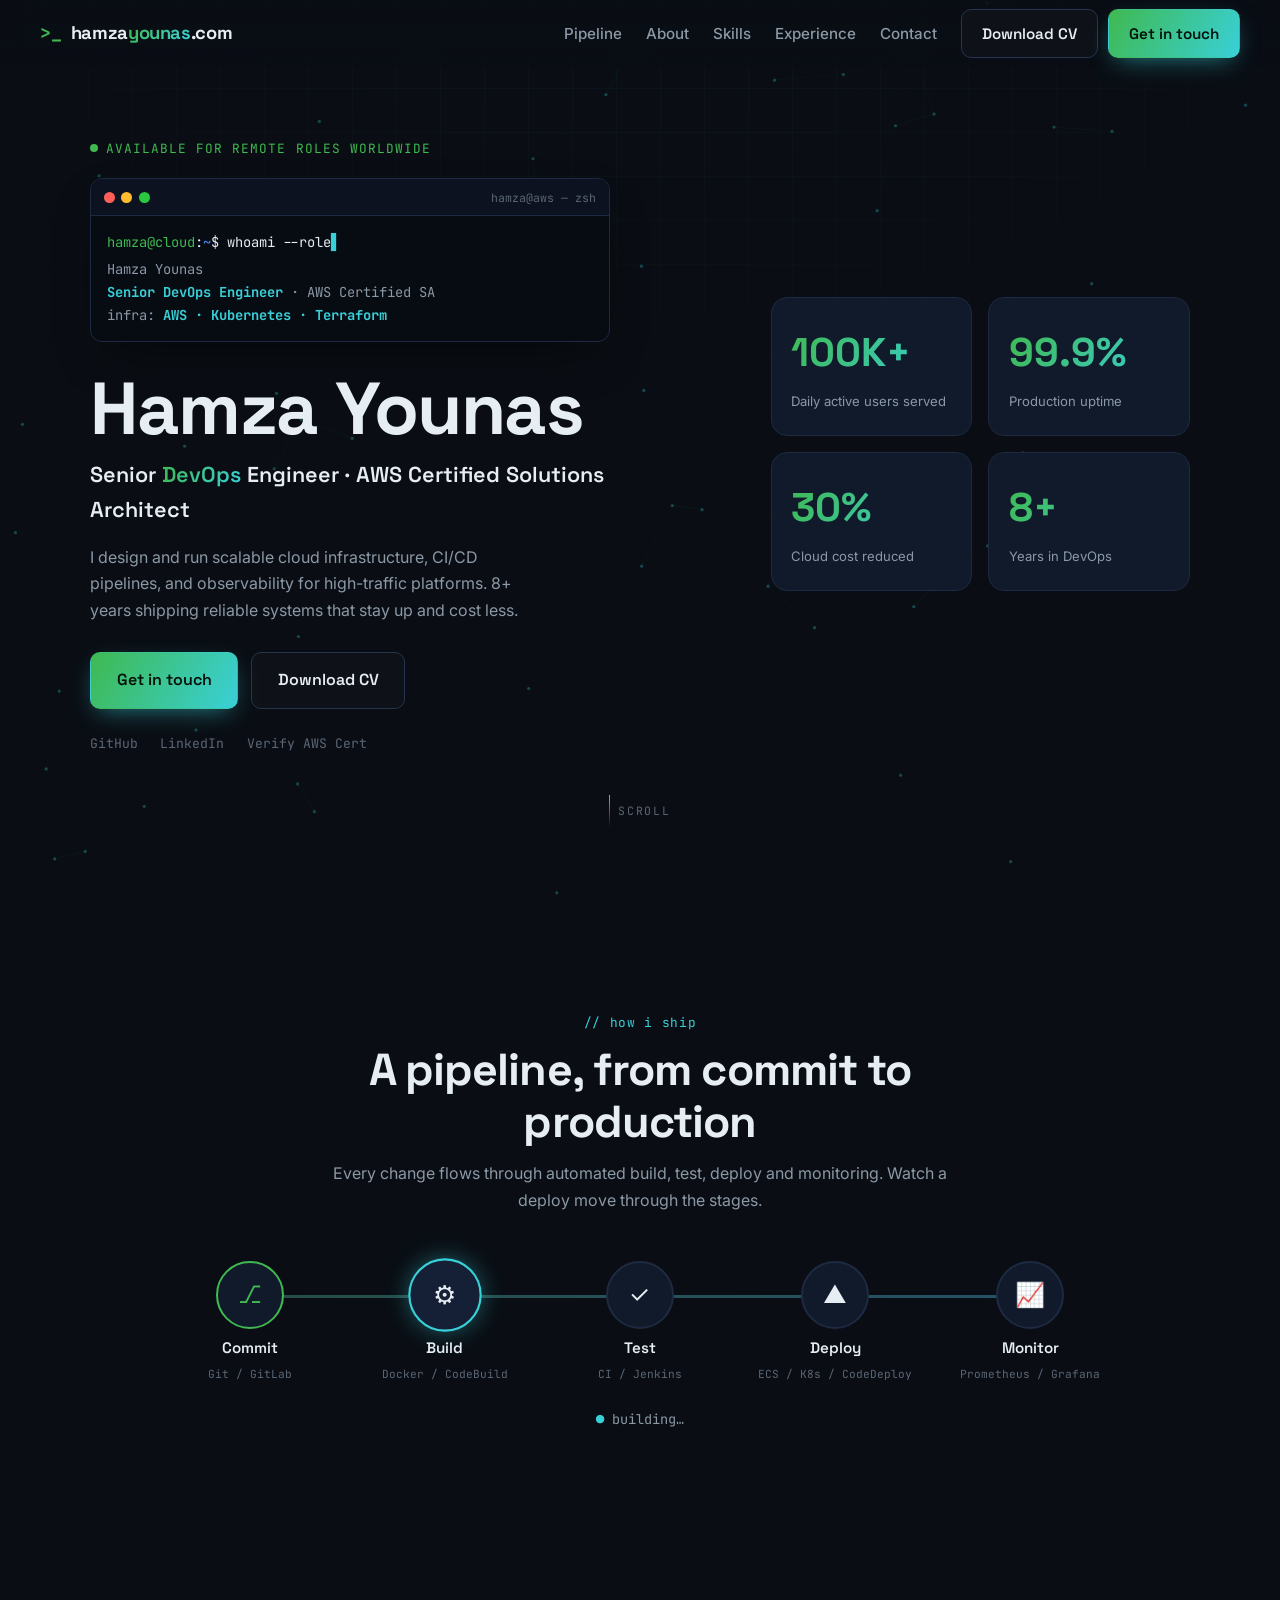
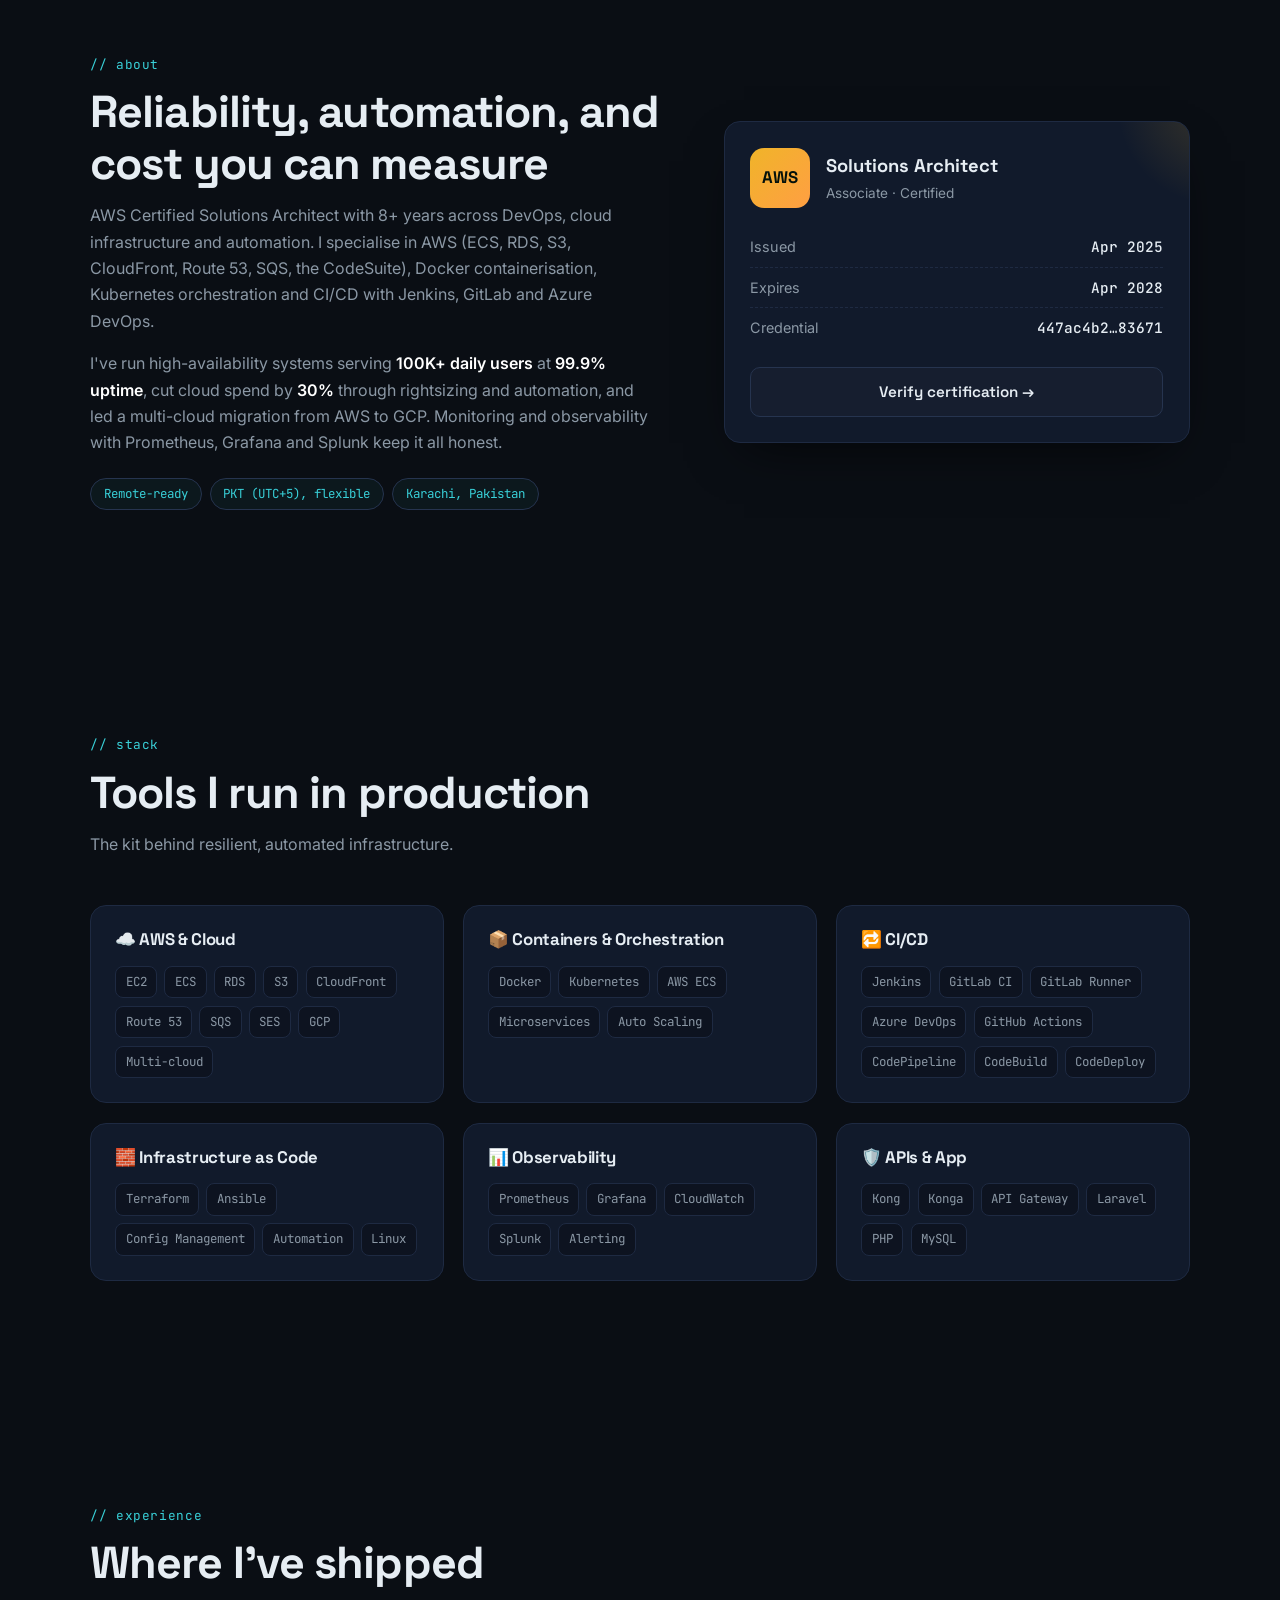
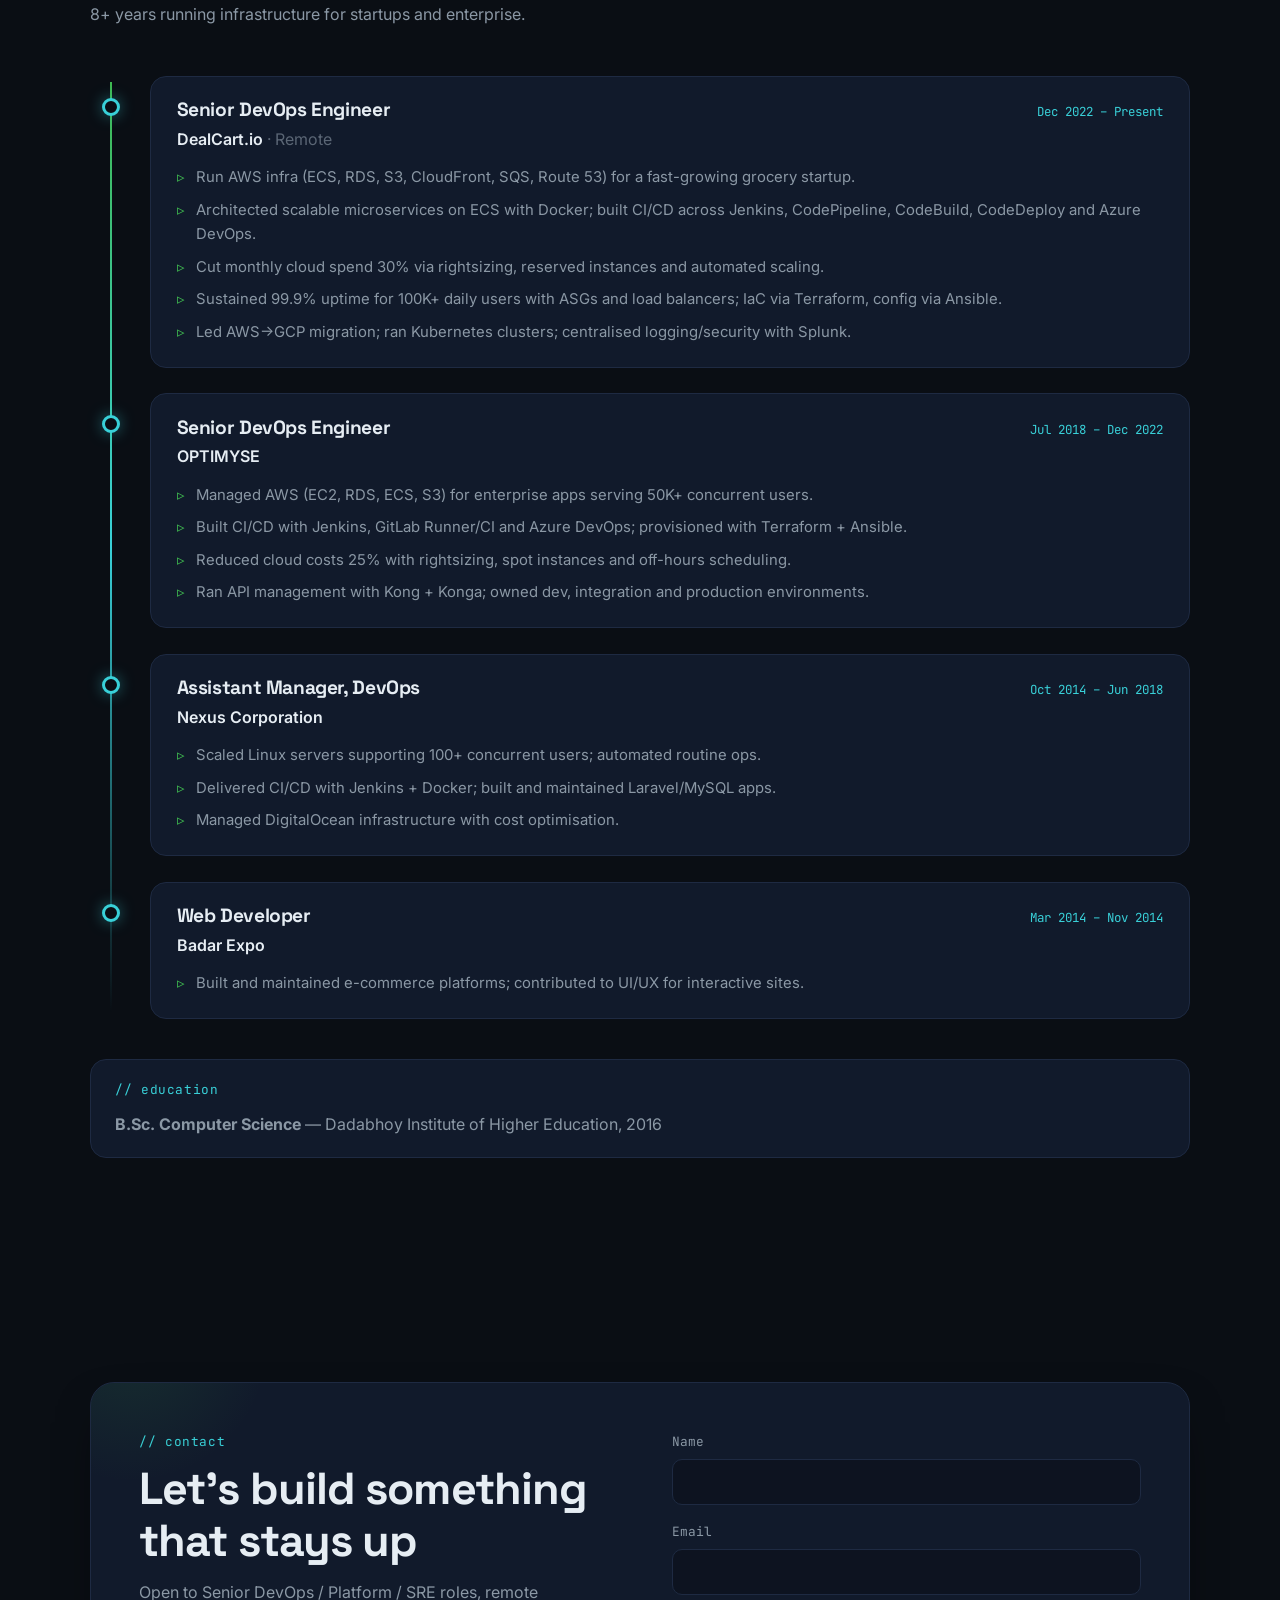
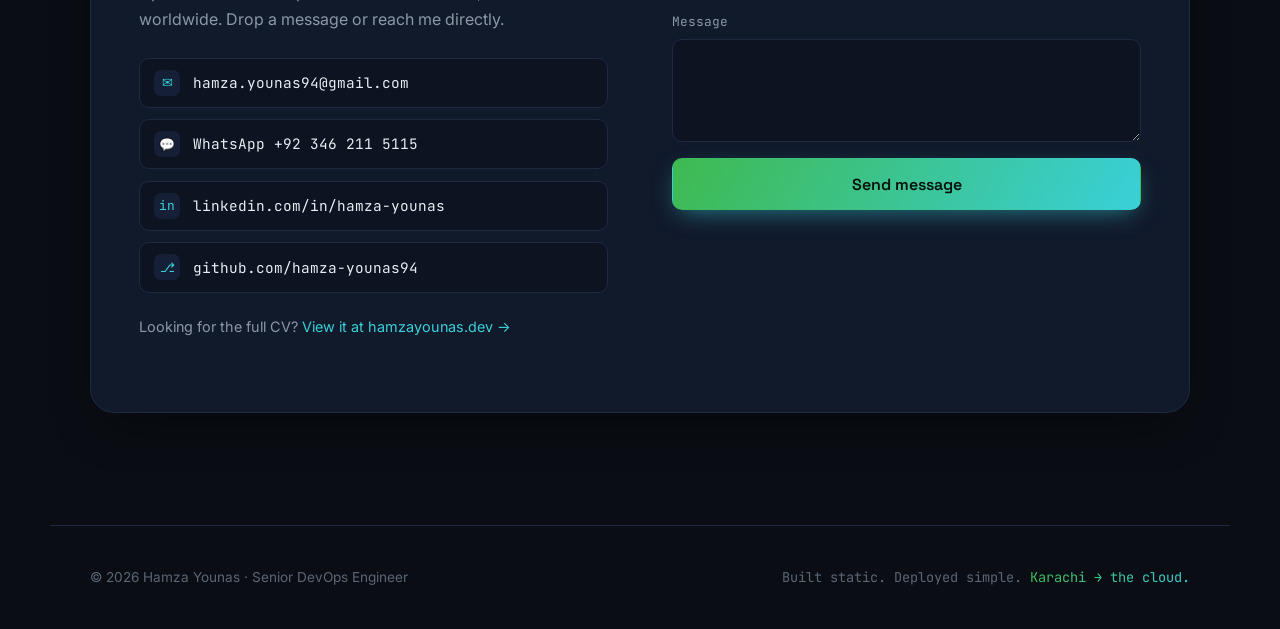
==== com/index.html @ e9521097 "SMTP contact form (PHPMailer) + SEO pass - contact.php now sends via authenticated SMTP (noreply@ham" ====
<!DOCTYPE html>
<html lang="en">
<head>
<meta charset="utf-8" />
<meta name="viewport" content="width=device-width, initial-scale=1" />
<title>Hamza Younas — Senior DevOps Engineer | AWS Certified</title>
<meta name="description" content="Hamza Younas — Senior DevOps Engineer & AWS Certified Solutions Architect. 8+ years building scalable cloud infrastructure, CI/CD pipelines, Kubernetes and observability for high-traffic platforms." />
<meta name="author" content="Hamza Younas" />
<meta name="robots" content="index, follow, max-image-preview:large" />
<meta name="theme-color" content="#0a0e14" />
<meta name="keywords" content="Hamza Younas, DevOps Engineer, AWS Certified Solutions Architect, Cloud Engineer, Kubernetes, Terraform, CI/CD, SRE, Platform Engineer, Karachi" />
<link rel="canonical" href="https://hamzayounas.com/" />

<!-- Open Graph -->
<meta property="og:type" content="website" />
<meta property="og:site_name" content="Hamza Younas" />
<meta property="og:title" content="Hamza Younas — Senior DevOps Engineer | AWS Certified" />
<meta property="og:description" content="8+ years building scalable cloud infrastructure, CI/CD pipelines, Kubernetes and observability for high-traffic platforms." />
<meta property="og:url" content="https://hamzayounas.com/" />
<meta property="og:image" content="https://hamzayounas.com/assets/img/og.jpg" />
<meta property="og:image:width" content="1200" />
<meta property="og:image:height" content="630" />
<meta property="og:image:alt" content="Hamza Younas — Senior DevOps Engineer, AWS Certified Solutions Architect" />
<meta name="twitter:card" content="summary_large_image" />
<meta name="twitter:title" content="Hamza Younas — Senior DevOps Engineer | AWS Certified" />
<meta name="twitter:description" content="8+ years building scalable cloud infrastructure, CI/CD pipelines, Kubernetes and observability for high-traffic platforms." />
<meta name="twitter:image" content="https://hamzayounas.com/assets/img/og.jpg" />

<link rel="icon" href="assets/img/favicon.svg" type="image/svg+xml" />
<link rel="preconnect" href="https://fonts.googleapis.com" />
<link rel="preconnect" href="https://fonts.gstatic.com" crossorigin />
<link href="https://fonts.googleapis.com/css2?family=Inter:wght@400;500;600;700&family=Space+Grotesk:wght@500;600;700&family=JetBrains+Mono:wght@400;500;700&display=swap" rel="stylesheet" />
<link rel="stylesheet" href="assets/css/style.css" />

<script type="application/ld+json">
{
  "@context": "https://schema.org",
  "@type": "Person",
  "name": "Hamza Younas",
  "jobTitle": "Senior DevOps Engineer",
  "url": "https://hamzayounas.com",
  "image": "https://hamzayounas.com/assets/img/hamza.jpeg",
  "email": "mailto:hamza.younas94@gmail.com",
  "telephone": "+923462115115",
  "address": { "@type": "PostalAddress", "addressLocality": "Karachi", "addressCountry": "PK" },
  "sameAs": [
    "https://www.linkedin.com/in/hamza-younas",
    "https://github.com/hamza-younas94"
  ],
  "knowsAbout": ["AWS","Kubernetes","Docker","Terraform","CI/CD","DevOps","Cloud Infrastructure","Ansible","Prometheus","Grafana"],
  "hasCredential": {
    "@type": "EducationalOccupationalCredential",
    "name": "AWS Certified Solutions Architect – Associate",
    "credentialCategory": "certification"
  }
}
</script>
</head>
<body>

<!-- animated background canvas -->
<canvas id="bg-net" aria-hidden="true"></canvas>

<!-- ===== NAV ===== -->
<header class="nav" id="nav">
  <a href="#top" class="brand">
    <span class="brand-mark">&gt;_</span>
    <span class="brand-name">hamza<span class="accent">younas</span>.com</span>
  </a>
  <nav class="nav-links" aria-label="Primary">
    <a href="#pipeline">Pipeline</a>
    <a href="#about">About</a>
    <a href="#skills">Skills</a>
    <a href="#experience">Experience</a>
    <a href="#contact">Contact</a>
  </nav>
  <div class="nav-cta">
    <a href="Hamza-Younas-CV.pdf" class="btn btn-ghost" download>Download CV</a>
    <a href="#contact" class="btn btn-solid">Get in touch</a>
  </div>
  <button class="nav-toggle" id="navToggle" aria-label="Toggle menu" aria-expanded="false">
    <span></span><span></span><span></span>
  </button>
</header>

<main id="top">

<!-- ===== HERO ===== -->
<section class="hero" id="hero">
  <div class="hero-inner">
    <div class="hero-copy">
      <p class="eyebrow"><span class="dot"></span> Available for remote roles worldwide</p>
      <div class="terminal" role="img" aria-label="Terminal showing whoami command output">
        <div class="terminal-bar">
          <span class="tb-dot r"></span><span class="tb-dot y"></span><span class="tb-dot g"></span>
          <span class="tb-title">hamza@aws — zsh</span>
        </div>
        <div class="terminal-body">
          <p class="tl"><span class="prompt">hamza@cloud</span>:<span class="path">~</span>$ <span id="type-cmd"></span><span class="cursor" id="cursor">▋</span></p>
          <div id="type-out" class="terminal-out"></div>
        </div>
      </div>
      <h1 class="hero-title">Hamza&nbsp;Younas</h1>
      <p class="hero-role">Senior <span class="accent">DevOps</span> Engineer &middot; AWS Certified Solutions Architect</p>
      <p class="hero-lead">I design and run scalable cloud infrastructure, CI/CD pipelines, and observability for high-traffic platforms. 8+ years shipping reliable systems that stay up and cost less.</p>
      <div class="hero-actions">
        <a href="#contact" class="btn btn-solid btn-lg">Get in touch</a>
        <a href="Hamza-Younas-CV.pdf" class="btn btn-ghost btn-lg" download>Download CV</a>
      </div>
      <div class="hero-social">
        <a href="https://github.com/hamza-younas94" target="_blank" rel="noopener" aria-label="GitHub">GitHub</a>
        <a href="https://www.linkedin.com/in/hamza-younas" target="_blank" rel="noopener" aria-label="LinkedIn">LinkedIn</a>
        <a href="https://cp.certmetrics.com/amazon/en/public/verify/credential/447ac4b2319e4b5f95cba9572db83671" target="_blank" rel="noopener">Verify AWS Cert</a>
      </div>
    </div>

    <div class="hero-metrics" aria-label="Key metrics">
      <div class="metric-card reveal">
        <div class="metric-num" data-count="100" data-suffix="K+">0</div>
        <div class="metric-label">Daily active users served</div>
      </div>
      <div class="metric-card reveal">
        <div class="metric-num" data-count="99.9" data-suffix="%" data-decimals="1">0</div>
        <div class="metric-label">Production uptime</div>
      </div>
      <div class="metric-card reveal">
        <div class="metric-num" data-count="30" data-suffix="%">0</div>
        <div class="metric-label">Cloud cost reduced</div>
      </div>
      <div class="metric-card reveal">
        <div class="metric-num" data-count="8" data-suffix="+">0</div>
        <div class="metric-label">Years in DevOps</div>
      </div>
    </div>
  </div>
  <a href="#pipeline" class="scroll-hint" aria-label="Scroll down">
    <span></span> scroll
  </a>
</section>

<!-- ===== PIPELINE ===== -->
<section class="section pipeline-section" id="pipeline">
  <div class="sec-head reveal">
    <span class="sec-kicker">// how i ship</span>
    <h2>A pipeline, from commit to production</h2>
    <p class="sec-sub">Every change flows through automated build, test, deploy and monitoring. Watch a deploy move through the stages.</p>
  </div>

  <div class="pipeline reveal" id="pipelineTrack" aria-hidden="true">
    <div class="pl-line"><span class="pl-packet" id="plPacket"></span></div>
    <div class="pl-stages">
      <div class="pl-stage" data-stage="0">
        <div class="pl-icon">⎇</div><div class="pl-name">Commit</div><div class="pl-tool">Git / GitLab</div>
      </div>
      <div class="pl-stage" data-stage="1">
        <div class="pl-icon">⚙</div><div class="pl-name">Build</div><div class="pl-tool">Docker / CodeBuild</div>
      </div>
      <div class="pl-stage" data-stage="2">
        <div class="pl-icon">✓</div><div class="pl-name">Test</div><div class="pl-tool">CI / Jenkins</div>
      </div>
      <div class="pl-stage" data-stage="3">
        <div class="pl-icon">▲</div><div class="pl-name">Deploy</div><div class="pl-tool">ECS / K8s / CodeDeploy</div>
      </div>
      <div class="pl-stage" data-stage="4">
        <div class="pl-icon">📈</div><div class="pl-name">Monitor</div><div class="pl-tool">Prometheus / Grafana</div>
      </div>
    </div>
  </div>
  <p class="pl-status" id="plStatus"><span class="ok">●</span> pipeline idle</p>
</section>

<!-- ===== ABOUT ===== (zig row: text left, card right) -->
<section class="section zig" id="about">
  <div class="zig-row">
    <div class="zig-text reveal">
      <span class="sec-kicker">// about</span>
      <h2>Reliability, automation, and cost you can measure</h2>
      <p>AWS Certified Solutions Architect with 8+ years across DevOps, cloud infrastructure and automation. I specialise in AWS (ECS, RDS, S3, CloudFront, Route 53, SQS, the CodeSuite), Docker containerisation, Kubernetes orchestration and CI/CD with Jenkins, GitLab and Azure DevOps.</p>
      <p>I've run high-availability systems serving <strong>100K+ daily users</strong> at <strong>99.9% uptime</strong>, cut cloud spend by <strong>30%</strong> through rightsizing and automation, and led a multi-cloud migration from AWS to GCP. Monitoring and observability with Prometheus, Grafana and Splunk keep it all honest.</p>
      <div class="about-tags">
        <span>Remote-ready</span><span>PKT (UTC+5), flexible</span><span>Karachi, Pakistan</span>
      </div>
    </div>
    <div class="zig-side reveal">
      <div class="cert-card">
        <div class="cert-top">
          <div class="cert-badge">AWS</div>
          <div>
            <div class="cert-title">Solutions Architect</div>
            <div class="cert-sub">Associate &middot; Certified</div>
          </div>
        </div>
        <ul class="cert-meta">
          <li><span>Issued</span><b>Apr 2025</b></li>
          <li><span>Expires</span><b>Apr 2028</b></li>
          <li><span>Credential</span><b>447ac4b2…83671</b></li>
        </ul>
        <a class="btn btn-ghost btn-block" href="https://cp.certmetrics.com/amazon/en/public/verify/credential/447ac4b2319e4b5f95cba9572db83671" target="_blank" rel="noopener">Verify certification →</a>
      </div>
    </div>
  </div>
</section>

<!-- ===== SKILLS ===== -->
<section class="section" id="skills">
  <div class="sec-head reveal">
    <span class="sec-kicker">// stack</span>
    <h2>Tools I run in production</h2>
    <p class="sec-sub">The kit behind resilient, automated infrastructure.</p>
  </div>
  <div class="skill-grid">
    <div class="skill-card reveal">
      <h3>☁️ AWS &amp; Cloud</h3>
      <div class="chips">
        <span>EC2</span><span>ECS</span><span>RDS</span><span>S3</span><span>CloudFront</span><span>Route 53</span><span>SQS</span><span>SES</span><span>GCP</span><span>Multi-cloud</span>
      </div>
    </div>
    <div class="skill-card reveal">
      <h3>📦 Containers &amp; Orchestration</h3>
      <div class="chips">
        <span>Docker</span><span>Kubernetes</span><span>AWS ECS</span><span>Microservices</span><span>Auto Scaling</span>
      </div>
    </div>
    <div class="skill-card reveal">
      <h3>🔁 CI/CD</h3>
      <div class="chips">
        <span>Jenkins</span><span>GitLab CI</span><span>GitLab Runner</span><span>Azure DevOps</span><span>GitHub Actions</span><span>CodePipeline</span><span>CodeBuild</span><span>CodeDeploy</span>
      </div>
    </div>
    <div class="skill-card reveal">
      <h3>🧱 Infrastructure as Code</h3>
      <div class="chips">
        <span>Terraform</span><span>Ansible</span><span>Config Management</span><span>Automation</span><span>Linux</span>
      </div>
    </div>
    <div class="skill-card reveal">
      <h3>📊 Observability</h3>
      <div class="chips">
        <span>Prometheus</span><span>Grafana</span><span>CloudWatch</span><span>Splunk</span><span>Alerting</span>
      </div>
    </div>
    <div class="skill-card reveal">
      <h3>🛡️ APIs &amp; App</h3>
      <div class="chips">
        <span>Kong</span><span>Konga</span><span>API Gateway</span><span>Laravel</span><span>PHP</span><span>MySQL</span>
      </div>
    </div>
  </div>
</section>

<!-- ===== EXPERIENCE ===== -->
<section class="section" id="experience">
  <div class="sec-head reveal">
    <span class="sec-kicker">// experience</span>
    <h2>Where I've shipped</h2>
    <p class="sec-sub">8+ years running infrastructure for startups and enterprise.</p>
  </div>

  <div class="timeline">
    <div class="tl-item reveal">
      <div class="tl-node"></div>
      <div class="tl-card">
        <div class="tl-head">
          <h3>Senior DevOps Engineer</h3>
          <span class="tl-when">Dec 2022 – Present</span>
        </div>
        <p class="tl-co">DealCart.io <span class="tl-loc">· Remote</span></p>
        <ul>
          <li>Run AWS infra (ECS, RDS, S3, CloudFront, SQS, Route 53) for a fast-growing grocery startup.</li>
          <li>Architected scalable microservices on ECS with Docker; built CI/CD across Jenkins, CodePipeline, CodeBuild, CodeDeploy and Azure DevOps.</li>
          <li>Cut monthly cloud spend 30% via rightsizing, reserved instances and automated scaling.</li>
          <li>Sustained 99.9% uptime for 100K+ daily users with ASGs and load balancers; IaC via Terraform, config via Ansible.</li>
          <li>Led AWS→GCP migration; ran Kubernetes clusters; centralised logging/security with Splunk.</li>
        </ul>
      </div>
    </div>

    <div class="tl-item reveal">
      <div class="tl-node"></div>
      <div class="tl-card">
        <div class="tl-head">
          <h3>Senior DevOps Engineer</h3>
          <span class="tl-when">Jul 2018 – Dec 2022</span>
        </div>
        <p class="tl-co">OPTIMYSE</p>
        <ul>
          <li>Managed AWS (EC2, RDS, ECS, S3) for enterprise apps serving 50K+ concurrent users.</li>
          <li>Built CI/CD with Jenkins, GitLab Runner/CI and Azure DevOps; provisioned with Terraform + Ansible.</li>
          <li>Reduced cloud costs 25% with rightsizing, spot instances and off-hours scheduling.</li>
          <li>Ran API management with Kong + Konga; owned dev, integration and production environments.</li>
        </ul>
      </div>
    </div>

    <div class="tl-item reveal">
      <div class="tl-node"></div>
      <div class="tl-card">
        <div class="tl-head">
          <h3>Assistant Manager, DevOps</h3>
          <span class="tl-when">Oct 2014 – Jun 2018</span>
        </div>
        <p class="tl-co">Nexus Corporation</p>
        <ul>
          <li>Scaled Linux servers supporting 100+ concurrent users; automated routine ops.</li>
          <li>Delivered CI/CD with Jenkins + Docker; built and maintained Laravel/MySQL apps.</li>
          <li>Managed DigitalOcean infrastructure with cost optimisation.</li>
        </ul>
      </div>
    </div>

    <div class="tl-item reveal">
      <div class="tl-node"></div>
      <div class="tl-card">
        <div class="tl-head">
          <h3>Web Developer</h3>
          <span class="tl-when">Mar 2014 – Nov 2014</span>
        </div>
        <p class="tl-co">Badar Expo</p>
        <ul>
          <li>Built and maintained e-commerce platforms; contributed to UI/UX for interactive sites.</li>
        </ul>
      </div>
    </div>
  </div>

  <div class="edu reveal">
    <span class="sec-kicker">// education</span>
    <p><b>B.Sc. Computer Science</b> — Dadabhoy Institute of Higher Education, 2016</p>
  </div>
</section>

<!-- ===== CONTACT ===== -->
<section class="section contact" id="contact">
  <div class="contact-grid">
    <div class="contact-copy reveal">
      <span class="sec-kicker">// contact</span>
      <h2>Let's build something that stays up</h2>
      <p>Open to Senior DevOps / Platform / SRE roles, remote worldwide. Drop a message or reach me directly.</p>
      <div class="contact-links">
        <a href="mailto:hamza.younas94@gmail.com" class="c-link"><span>✉</span> hamza.younas94@gmail.com</a>
        <a href="https://wa.me/923462115115" target="_blank" rel="noopener" class="c-link"><span>💬</span> WhatsApp +92 346 211 5115</a>
        <a href="https://www.linkedin.com/in/hamza-younas" target="_blank" rel="noopener" class="c-link"><span>in</span> linkedin.com/in/hamza-younas</a>
        <a href="https://github.com/hamza-younas94" target="_blank" rel="noopener" class="c-link"><span>⎇</span> github.com/hamza-younas94</a>
      </div>
      <p class="cv-cross">Looking for the full CV? <a href="https://hamzayounas.dev" target="_blank" rel="noopener">View it at hamzayounas.dev →</a></p>
    </div>

    <form class="contact-form reveal" id="contactForm" method="post" action="contact.php" novalidate>
      <div class="field">
        <label for="name">Name</label>
        <input type="text" id="name" name="name" required autocomplete="name" />
      </div>
      <div class="field">
        <label for="email">Email</label>
        <input type="email" id="email" name="email" required autocomplete="email" />
      </div>
      <div class="field">
        <label for="message">Message</label>
        <textarea id="message" name="message" rows="4" required></textarea>
      </div>
      <!-- honeypot -->
      <input type="text" name="website" class="hp" tabindex="-1" autocomplete="off" aria-hidden="true" />
      <button type="submit" class="btn btn-solid btn-lg btn-block" id="submitBtn">Send message</button>
      <p class="form-note" id="formNote" role="status" aria-live="polite"></p>
    </form>
  </div>
</section>

</main>

<footer class="footer">
  <p>© <span id="year"></span> Hamza Younas · Senior DevOps Engineer</p>
  <p class="foot-built">Built static. Deployed simple. <span class="accent">Karachi → the cloud.</span></p>
</footer>

<script src="assets/js/main.js" defer></script>
</body>
</html>
---- com/assets/css/style.css ----
/* ============================================================
   Hamza Younas — hamzayounas.com
   Dark DevOps theme · pure CSS motion · responsive
   ============================================================ */

:root{
  --bg:#0a0e14;
  --bg-2:#0d1320;
  --panel:#111a2b;
  --panel-2:#152036;
  --line:#1e2a42;
  --line-2:#26344f;
  --ink:#e6edf3;
  --muted:#8b98a5;
  --faint:#5b6675;
  --green:#3fb950;
  --cyan:#39d0d8;
  --blue:#4c8dff;
  --amber:#f0b429;
  --grad:linear-gradient(120deg,var(--green),var(--cyan));
  --grad-soft:linear-gradient(120deg,rgba(63,185,80,.14),rgba(57,208,216,.14));
  --shadow:0 20px 50px -20px rgba(0,0,0,.7);
  --radius:16px;
  --mono:'JetBrains Mono',ui-monospace,SFMono-Regular,Menlo,monospace;
  --sans:'Inter',-apple-system,BlinkMacSystemFont,'Segoe UI',sans-serif;
  --head:'Space Grotesk',var(--sans);
  --maxw:1180px;
}

*{box-sizing:border-box;margin:0;padding:0}
html{scroll-behavior:smooth;scroll-padding-top:80px}
body{
  background:var(--bg);
  color:var(--ink);
  font-family:var(--sans);
  font-size:16px;
  line-height:1.65;
  -webkit-font-smoothing:antialiased;
  overflow-x:hidden;
}
a{color:inherit;text-decoration:none}
h1,h2,h3{font-family:var(--head);line-height:1.15;letter-spacing:-.02em;font-weight:700}
.accent{
  background:var(--grad);-webkit-background-clip:text;background-clip:text;
  -webkit-text-fill-color:transparent;color:transparent;
}
strong{color:#fff;font-weight:600}

/* animated background canvas */
#bg-net{
  position:fixed;inset:0;z-index:0;pointer-events:none;
  opacity:.55;
}

/* subtle grid overlay */
body::before{
  content:"";position:fixed;inset:0;z-index:0;pointer-events:none;
  background-image:
    linear-gradient(rgba(57,208,216,.035) 1px,transparent 1px),
    linear-gradient(90deg,rgba(57,208,216,.035) 1px,transparent 1px);
  background-size:44px 44px;
  mask-image:radial-gradient(ellipse 80% 60% at 50% 0%,#000 20%,transparent 80%);
}

main,.footer,.nav{position:relative;z-index:2}

/* ============ BUTTONS ============ */
.btn{
  display:inline-flex;align-items:center;justify-content:center;gap:.5rem;
  font-family:var(--head);font-weight:600;font-size:.95rem;
  padding:.7rem 1.25rem;border-radius:10px;cursor:pointer;border:1px solid transparent;
  transition:transform .18s ease,box-shadow .18s ease,background .2s ease,border-color .2s ease;
  white-space:nowrap;
}
.btn-lg{padding:.9rem 1.6rem;font-size:1rem}
.btn-block{width:100%}
.btn-solid{background:var(--grad);color:#04110b;box-shadow:0 8px 24px -8px rgba(57,208,216,.6)}
.btn-solid:hover{transform:translateY(-2px);box-shadow:0 14px 34px -10px rgba(57,208,216,.75)}
.btn-ghost{background:rgba(255,255,255,.02);color:var(--ink);border-color:var(--line-2)}
.btn-ghost:hover{border-color:var(--cyan);color:#fff;transform:translateY(-2px)}

/* ============ NAV ============ */
.nav{
  position:fixed;top:0;left:0;right:0;height:68px;z-index:50;
  display:flex;align-items:center;gap:1.5rem;
  padding:0 clamp(1rem,4vw,2.5rem);
  background:rgba(10,14,20,.55);backdrop-filter:blur(12px);
  border-bottom:1px solid transparent;transition:all .3s ease;
}
.nav.scrolled{background:rgba(10,14,20,.85);border-bottom-color:var(--line)}
.brand{display:flex;align-items:center;gap:.55rem;font-family:var(--head);font-weight:700;font-size:1.15rem}
.brand-mark{font-family:var(--mono);color:var(--green);font-weight:700}
.brand-name{letter-spacing:-.02em}
.nav-links{display:flex;gap:1.5rem;margin-left:auto;font-size:.95rem}
.nav-links a{color:var(--muted);font-weight:500;position:relative;transition:color .2s}
.nav-links a::after{content:"";position:absolute;left:0;bottom:-6px;width:0;height:2px;background:var(--grad);transition:width .25s ease}
.nav-links a:hover{color:var(--ink)}
.nav-links a:hover::after{width:100%}
.nav-cta{display:flex;gap:.6rem}
.nav-toggle{display:none;flex-direction:column;gap:5px;background:none;border:0;cursor:pointer;padding:6px}
.nav-toggle span{width:24px;height:2px;background:var(--ink);transition:.3s}

/* ============ HERO ============ */
.hero{min-height:100vh;display:flex;flex-direction:column;justify-content:center;padding:100px clamp(1rem,4vw,2.5rem) 40px;max-width:var(--maxw);margin:0 auto}
.hero-inner{display:grid;grid-template-columns:1.25fr .85fr;gap:clamp(2rem,5vw,4rem);align-items:center}
.eyebrow{display:inline-flex;align-items:center;gap:.5rem;font-family:var(--mono);font-size:.8rem;color:var(--green);text-transform:uppercase;letter-spacing:.08em;margin-bottom:1.2rem}
.eyebrow .dot{width:8px;height:8px;border-radius:50%;background:var(--green);box-shadow:0 0 0 0 rgba(63,185,80,.6);animation:pulse 2s infinite}
@keyframes pulse{0%{box-shadow:0 0 0 0 rgba(63,185,80,.5)}70%{box-shadow:0 0 0 10px rgba(63,185,80,0)}100%{box-shadow:0 0 0 0 rgba(63,185,80,0)}}

/* terminal */
.terminal{background:#070b12;border:1px solid var(--line);border-radius:12px;overflow:hidden;margin-bottom:1.6rem;box-shadow:var(--shadow);max-width:520px}
.terminal-bar{display:flex;align-items:center;gap:.4rem;padding:.55rem .8rem;background:#0c1220;border-bottom:1px solid var(--line)}
.tb-dot{width:11px;height:11px;border-radius:50%}
.tb-dot.r{background:#ff5f57}.tb-dot.y{background:#febc2e}.tb-dot.g{background:#28c840}
.tb-title{margin-left:auto;font-family:var(--mono);font-size:.72rem;color:var(--faint)}
.terminal-body{padding:.9rem 1rem;font-family:var(--mono);font-size:.86rem;min-height:96px}
.terminal-body .prompt{color:var(--green)}
.terminal-body .path{color:var(--blue)}
.cursor{color:var(--cyan);animation:blink 1s steps(1) infinite}
@keyframes blink{50%{opacity:0}}
.terminal-out{color:var(--muted);white-space:pre-wrap;margin-top:.3rem}
.terminal-out b{color:var(--cyan)}

.hero-title{font-size:clamp(2.6rem,7vw,4.6rem);margin-bottom:.3rem}
.hero-role{font-family:var(--head);font-size:clamp(1rem,2.4vw,1.35rem);color:var(--ink);font-weight:600;margin-bottom:1rem}
.hero-lead{color:var(--muted);max-width:46ch;margin-bottom:1.8rem}
.hero-actions{display:flex;gap:.8rem;flex-wrap:wrap;margin-bottom:1.5rem}
.hero-social{display:flex;gap:1.4rem;font-family:var(--mono);font-size:.82rem}
.hero-social a{color:var(--faint);transition:color .2s;position:relative}
.hero-social a:hover{color:var(--cyan)}

/* metrics */
.hero-metrics{display:grid;grid-template-columns:1fr 1fr;gap:1rem}
.metric-card{background:var(--panel);border:1px solid var(--line);border-radius:var(--radius);padding:1.4rem 1.2rem;position:relative;overflow:hidden;transition:transform .25s ease,border-color .25s ease}
.metric-card::before{content:"";position:absolute;inset:0;background:var(--grad-soft);opacity:0;transition:opacity .3s}
.metric-card:hover{transform:translateY(-4px);border-color:var(--line-2)}
.metric-card:hover::before{opacity:1}
.metric-num{font-family:var(--head);font-size:clamp(1.8rem,3.5vw,2.5rem);font-weight:700;background:var(--grad);-webkit-background-clip:text;background-clip:text;-webkit-text-fill-color:transparent;position:relative}
.metric-label{color:var(--muted);font-size:.82rem;margin-top:.3rem;position:relative}

.scroll-hint{display:flex;align-items:center;gap:.5rem;justify-content:center;margin-top:2.5rem;font-family:var(--mono);font-size:.72rem;color:var(--faint);letter-spacing:.15em;text-transform:uppercase}
.scroll-hint span{width:1px;height:32px;background:linear-gradient(var(--cyan),transparent);animation:scrolldn 1.8s ease-in-out infinite}
@keyframes scrolldn{0%{transform:scaleY(0);transform-origin:top}50%{transform:scaleY(1);transform-origin:top}51%{transform:scaleY(1);transform-origin:bottom}100%{transform:scaleY(0);transform-origin:bottom}}

/* ============ SECTIONS ============ */
.section{max-width:var(--maxw);margin:0 auto;padding:clamp(4rem,9vw,7rem) clamp(1rem,4vw,2.5rem)}
.sec-head{max-width:640px;margin-bottom:3rem}
.sec-kicker{font-family:var(--mono);font-size:.8rem;color:var(--cyan);letter-spacing:.05em;display:block;margin-bottom:.7rem}
.sec-head h2,.zig-text h2,.contact-copy h2{font-size:clamp(1.8rem,4.5vw,2.8rem);margin-bottom:.8rem}
.sec-sub{color:var(--muted)}

/* ============ PIPELINE ============ */
.pipeline-section{text-align:center}
.pipeline-section .sec-head{margin-left:auto;margin-right:auto}
.pipeline{position:relative;margin:2rem auto 1.5rem;max-width:960px}
.pl-line{position:absolute;top:34px;left:8%;right:8%;height:3px;background:var(--line);border-radius:3px;overflow:visible}
.pl-line::before{content:"";position:absolute;inset:0;background:var(--grad);opacity:.25;border-radius:3px}
.pl-packet{position:absolute;top:50%;left:0;width:16px;height:16px;border-radius:50%;background:var(--cyan);transform:translate(-50%,-50%);box-shadow:0 0 18px 4px rgba(57,208,216,.8);opacity:0;transition:left 1s cubic-bezier(.6,.05,.4,.95)}
.pl-packet.run{opacity:1}
.pl-stages{display:grid;grid-template-columns:repeat(5,1fr);gap:1rem;position:relative}
.pl-stage{display:flex;flex-direction:column;align-items:center;gap:.35rem}
.pl-icon{width:68px;height:68px;border-radius:50%;display:grid;place-items:center;font-size:1.5rem;background:var(--panel);border:2px solid var(--line);transition:all .4s ease;position:relative;z-index:2}
.pl-stage.active .pl-icon{border-color:var(--cyan);background:var(--panel-2);box-shadow:0 0 24px -4px rgba(57,208,216,.6);transform:scale(1.08)}
.pl-stage.done .pl-icon{border-color:var(--green);color:var(--green)}
.pl-name{font-family:var(--head);font-weight:600;font-size:.95rem}
.pl-tool{font-family:var(--mono);font-size:.7rem;color:var(--faint)}
.pl-status{font-family:var(--mono);font-size:.85rem;color:var(--muted);margin-top:1rem}
.pl-status .ok{color:var(--green)}
.pl-status .run{color:var(--cyan)}

/* ============ ZIG-ZAG ============ */
.zig-row{display:grid;grid-template-columns:1.1fr .9fr;gap:clamp(2rem,5vw,4rem);align-items:center}
.zig:nth-of-type(even) .zig-row{direction:rtl}
.zig:nth-of-type(even) .zig-row>*{direction:ltr}
.zig-text p{color:var(--muted);margin-bottom:1rem}
.about-tags{display:flex;flex-wrap:wrap;gap:.5rem;margin-top:1.4rem}
.about-tags span{font-family:var(--mono);font-size:.78rem;color:var(--cyan);border:1px solid var(--line-2);border-radius:999px;padding:.3rem .8rem;background:rgba(57,208,216,.05)}

/* cert card */
.cert-card{background:var(--panel);border:1px solid var(--line);border-radius:var(--radius);padding:1.6rem;box-shadow:var(--shadow);position:relative;overflow:hidden}
.cert-card::after{content:"";position:absolute;top:-40%;right:-30%;width:220px;height:220px;background:radial-gradient(circle,rgba(240,180,41,.18),transparent 65%);pointer-events:none}
.cert-top{display:flex;align-items:center;gap:1rem;margin-bottom:1.2rem}
.cert-badge{width:60px;height:60px;border-radius:14px;display:grid;place-items:center;font-family:var(--head);font-weight:700;color:#04110b;background:linear-gradient(135deg,#f0b429,#ff9f43);font-size:1.05rem}
.cert-title{font-family:var(--head);font-weight:700;font-size:1.15rem}
.cert-sub{color:var(--muted);font-size:.85rem}
.cert-meta{list-style:none;margin-bottom:1.2rem}
.cert-meta li{display:flex;justify-content:space-between;padding:.5rem 0;border-bottom:1px dashed var(--line);font-size:.9rem}
.cert-meta li:last-child{border-bottom:0}
.cert-meta span{color:var(--muted)}
.cert-meta b{font-family:var(--mono);color:var(--ink);font-weight:500}

/* ============ SKILLS ============ */
.skill-grid{display:grid;grid-template-columns:repeat(3,1fr);gap:1.2rem}
.skill-card{background:var(--panel);border:1px solid var(--line);border-radius:var(--radius);padding:1.5rem;transition:transform .25s ease,border-color .25s ease}
.skill-card:hover{transform:translateY(-4px);border-color:var(--line-2)}
.skill-card h3{font-size:1.05rem;margin-bottom:1rem}
.chips{display:flex;flex-wrap:wrap;gap:.45rem}
.chips span{font-family:var(--mono);font-size:.78rem;color:var(--muted);background:var(--bg-2);border:1px solid var(--line);border-radius:8px;padding:.32rem .6rem;transition:all .2s}
.skill-card:hover .chips span{border-color:var(--line-2)}
.chips span:hover{color:var(--cyan);border-color:var(--cyan)}

/* ============ TIMELINE ============ */
.timeline{position:relative;margin-left:0}
.timeline::before{content:"";position:absolute;left:20px;top:6px;bottom:6px;width:2px;background:linear-gradient(var(--green),var(--cyan),transparent)}
.tl-item{position:relative;padding-left:60px;margin-bottom:1.6rem}
.tl-node{position:absolute;left:12px;top:22px;width:18px;height:18px;border-radius:50%;background:var(--bg);border:3px solid var(--cyan);box-shadow:0 0 16px -2px rgba(57,208,216,.7)}
.tl-card{background:var(--panel);border:1px solid var(--line);border-radius:var(--radius);padding:1.4rem 1.6rem;transition:border-color .25s ease,transform .25s ease}
.tl-card:hover{border-color:var(--line-2);transform:translateX(4px)}
.tl-head{display:flex;justify-content:space-between;align-items:baseline;flex-wrap:wrap;gap:.4rem}
.tl-head h3{font-size:1.2rem}
.tl-when{font-family:var(--mono);font-size:.78rem;color:var(--cyan);white-space:nowrap}
.tl-co{color:var(--ink);font-weight:600;margin:.2rem 0 .8rem}
.tl-loc{color:var(--faint);font-weight:400}
.tl-card ul{list-style:none;display:flex;flex-direction:column;gap:.5rem}
.tl-card li{color:var(--muted);font-size:.93rem;padding-left:1.2rem;position:relative}
.tl-card li::before{content:"▹";position:absolute;left:0;color:var(--green)}
.edu{margin-top:2.5rem;padding:1.2rem 1.5rem;background:var(--panel);border:1px solid var(--line);border-radius:var(--radius)}
.edu p{color:var(--muted)}

/* ============ CONTACT ============ */
.contact-grid{display:grid;grid-template-columns:1fr 1fr;gap:clamp(2rem,5vw,4rem);align-items:start;background:var(--panel);border:1px solid var(--line);border-radius:24px;padding:clamp(1.6rem,4vw,3rem);box-shadow:var(--shadow);position:relative;overflow:hidden}
.contact-grid::before{content:"";position:absolute;top:-30%;left:-10%;width:300px;height:300px;background:radial-gradient(circle,rgba(63,185,80,.12),transparent 65%);pointer-events:none}
.contact-copy p{color:var(--muted);margin-bottom:1.6rem}
.contact-links{display:flex;flex-direction:column;gap:.7rem;margin-bottom:1.4rem}
.c-link{display:flex;align-items:center;gap:.8rem;font-family:var(--mono);font-size:.9rem;color:var(--ink);padding:.7rem .9rem;border:1px solid var(--line);border-radius:10px;background:var(--bg-2);transition:all .2s}
.c-link span{width:26px;height:26px;display:grid;place-items:center;border-radius:7px;background:var(--panel-2);color:var(--cyan);font-size:.8rem;flex-shrink:0}
.c-link:hover{border-color:var(--cyan);transform:translateX(3px)}
.cv-cross{font-size:.9rem;color:var(--muted)}
.cv-cross a{color:var(--cyan)}
.cv-cross a:hover{text-decoration:underline}

.contact-form{display:flex;flex-direction:column;gap:1rem}
.field{display:flex;flex-direction:column;gap:.4rem}
.field label{font-family:var(--mono);font-size:.8rem;color:var(--muted)}
.field input,.field textarea{background:var(--bg-2);border:1px solid var(--line);border-radius:10px;padding:.8rem .9rem;color:var(--ink);font-family:var(--sans);font-size:.95rem;transition:border-color .2s,box-shadow .2s;resize:vertical}
.field input:focus,.field textarea:focus{outline:none;border-color:var(--cyan);box-shadow:0 0 0 3px rgba(57,208,216,.15)}
.hp{position:absolute;left:-9999px;width:1px;height:1px;opacity:0}
.form-note{font-family:var(--mono);font-size:.82rem;min-height:1.2em}
.form-note.ok{color:var(--green)}
.form-note.err{color:#ff6b6b}

/* ============ FOOTER ============ */
.footer{max-width:var(--maxw);margin:0 auto;padding:2.5rem clamp(1rem,4vw,2.5rem);border-top:1px solid var(--line);display:flex;justify-content:space-between;flex-wrap:wrap;gap:.5rem;color:var(--faint);font-size:.85rem}
.foot-built{font-family:var(--mono)}

/* ============ REVEAL ANIM ============ */
.reveal{opacity:0;transform:translateY(24px);transition:opacity .7s ease,transform .7s ease}
.reveal.in{opacity:1;transform:none}
.reveal.d1{transition-delay:.08s}.reveal.d2{transition-delay:.16s}.reveal.d3{transition-delay:.24s}

/* ============ RESPONSIVE ============ */
@media (max-width:900px){
  .nav-links{display:none}
  .nav-cta{display:none}
  .nav-toggle{display:flex;margin-left:auto}
  .nav.open .nav-links{display:flex;position:absolute;top:68px;left:0;right:0;flex-direction:column;background:rgba(10,14,20,.97);padding:1.2rem clamp(1rem,4vw,2.5rem);gap:1.1rem;border-bottom:1px solid var(--line)}
  .nav.open .nav-cta{display:flex;position:absolute;top:calc(68px + 165px);left:0;right:0;flex-direction:column;background:rgba(10,14,20,.97);padding:0 clamp(1rem,4vw,2.5rem) 1.4rem;gap:.7rem;border-bottom:1px solid var(--line)}
  .nav.open .nav-toggle span:nth-child(1){transform:translateY(7px) rotate(45deg)}
  .nav.open .nav-toggle span:nth-child(2){opacity:0}
  .nav.open .nav-toggle span:nth-child(3){transform:translateY(-7px) rotate(-45deg)}
  .hero-inner{grid-template-columns:1fr}
  .zig-row,.contact-grid{grid-template-columns:1fr}
  .zig:nth-of-type(even) .zig-row{direction:ltr}
  .skill-grid{grid-template-columns:1fr 1fr}
}
@media (max-width:600px){
  .skill-grid{grid-template-columns:1fr}
  .hero-metrics{grid-template-columns:1fr 1fr}
  .pl-stages{grid-template-columns:repeat(5,1fr);gap:.3rem}
  .pl-icon{width:46px;height:46px;font-size:1rem}
  .pl-tool{display:none}
  .pl-line{top:23px}
  .tl-head{flex-direction:column}
  .footer{flex-direction:column}
}

/* ============ REDUCED MOTION ============ */
@media (prefers-reduced-motion:reduce){
  *{animation-duration:.001ms !important;animation-iteration-count:1 !important;transition-duration:.001ms !important;scroll-behavior:auto !important}
  .reveal{opacity:1;transform:none}
  #bg-net{display:none}
}
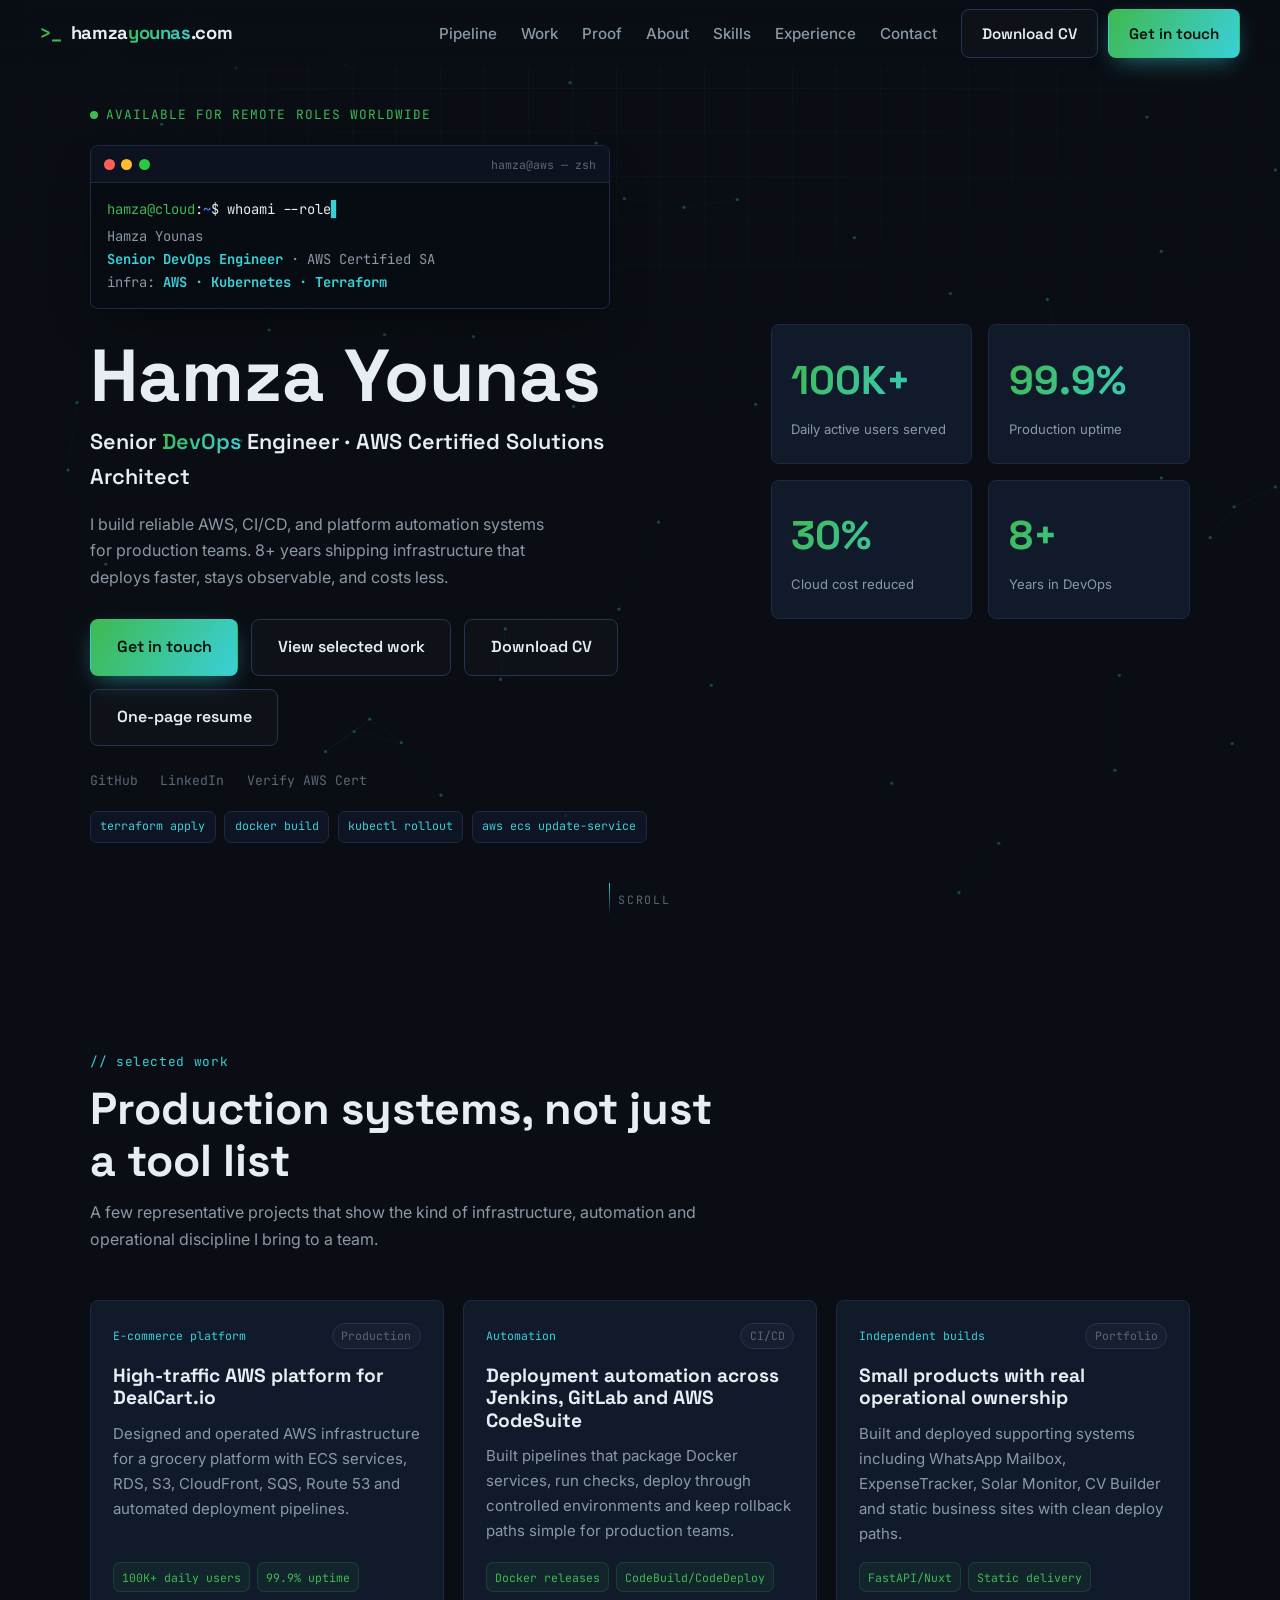
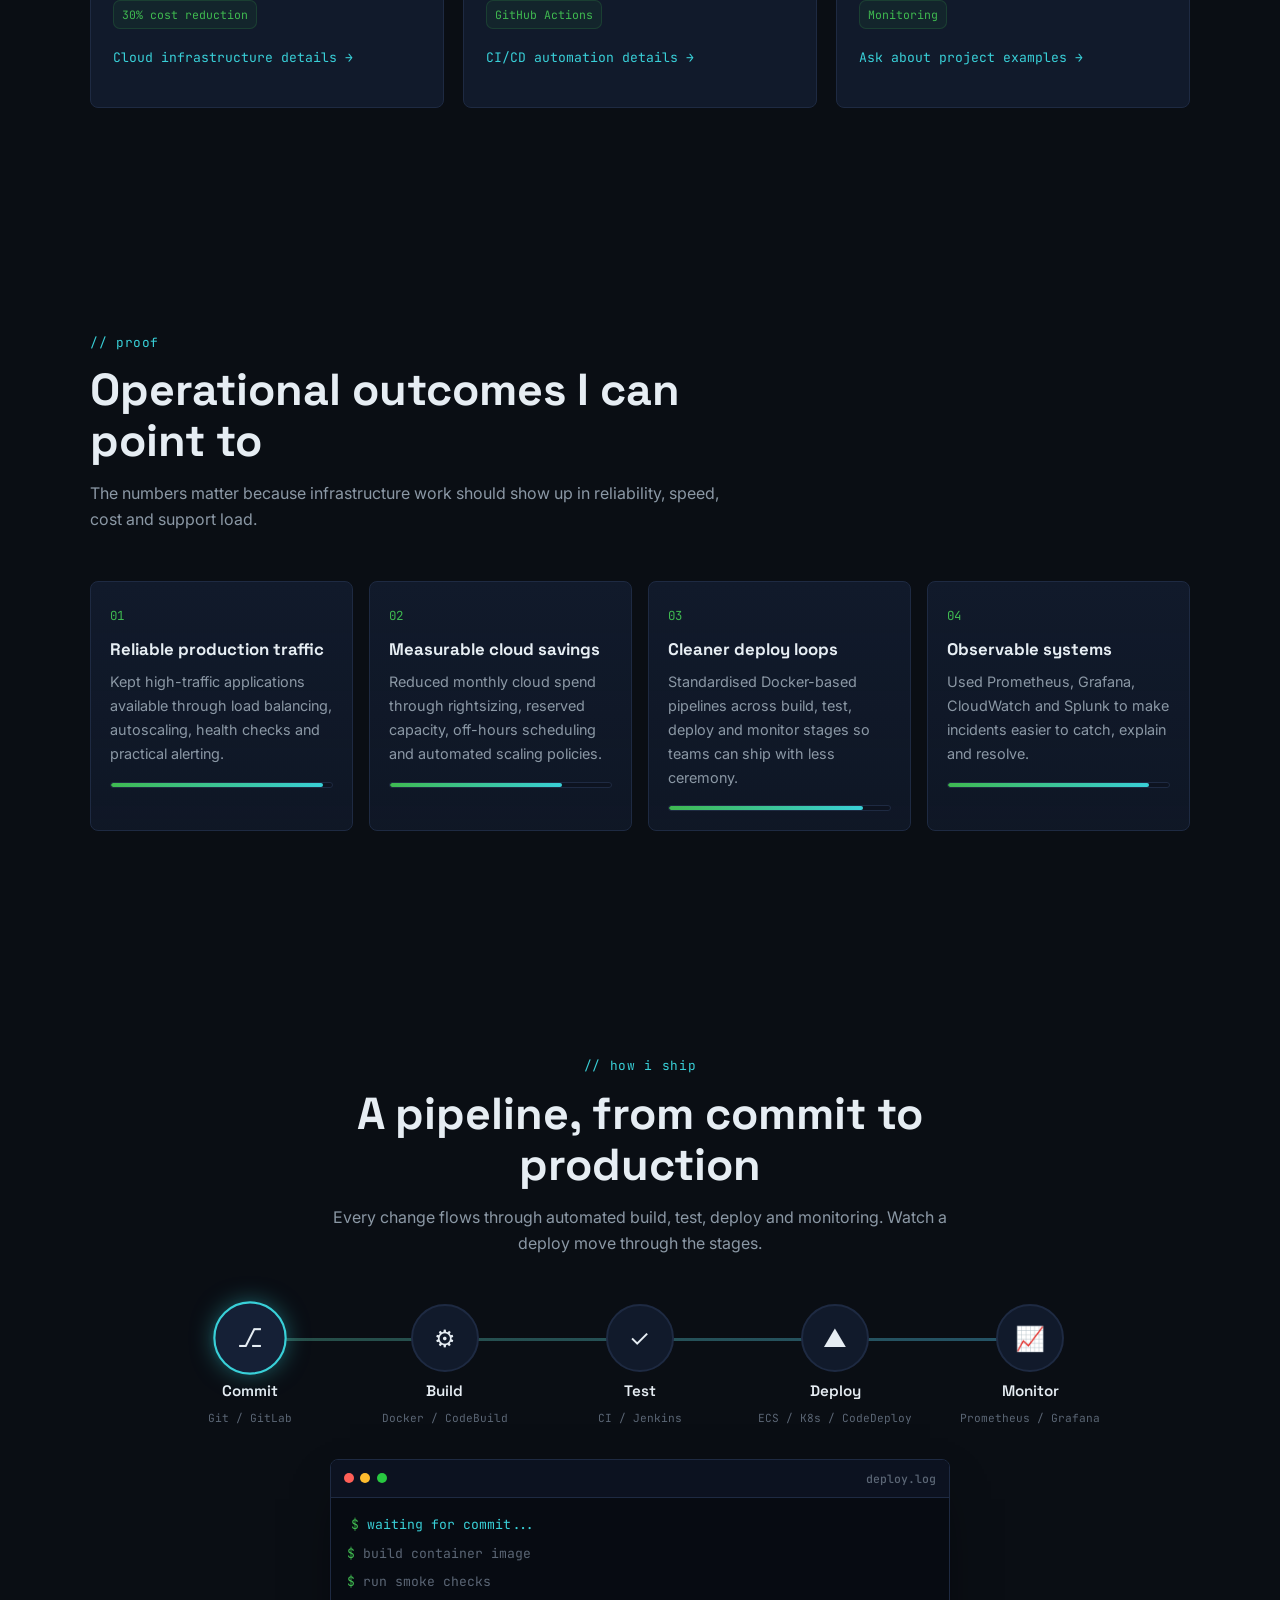
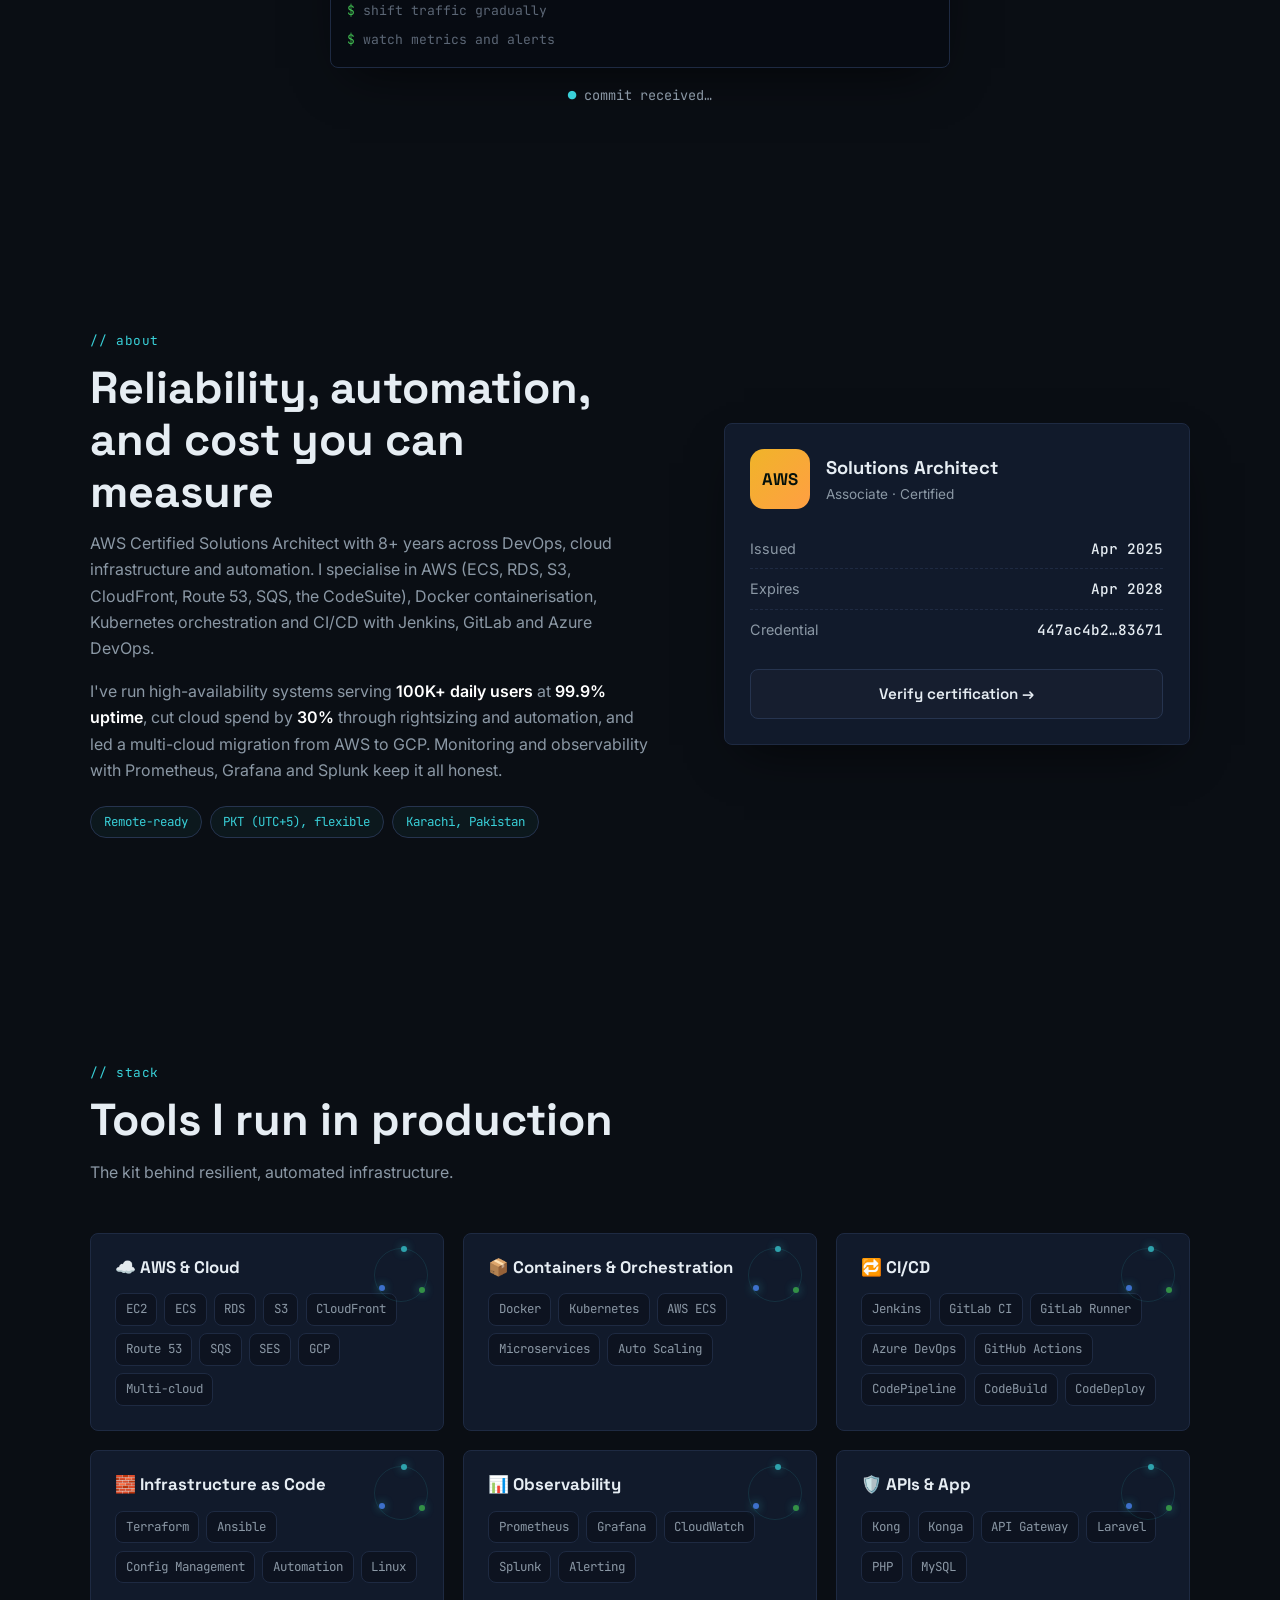
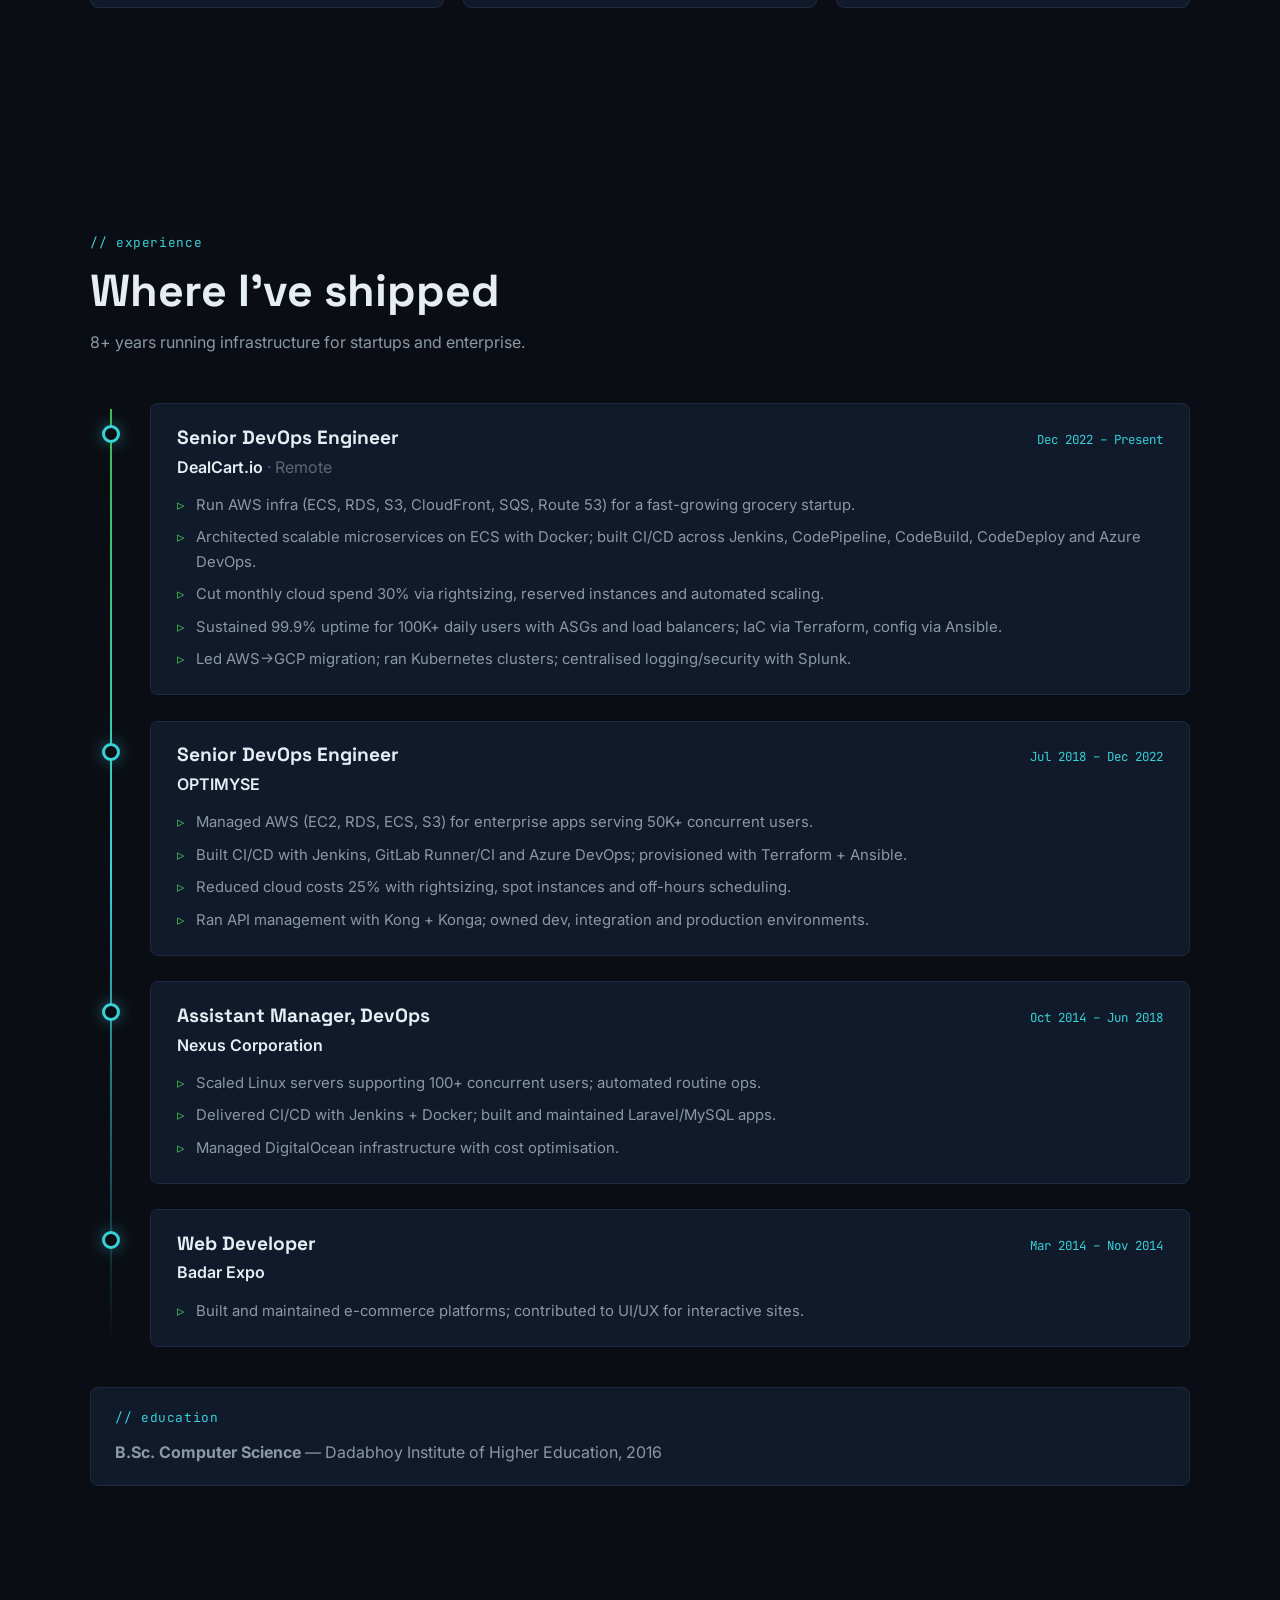
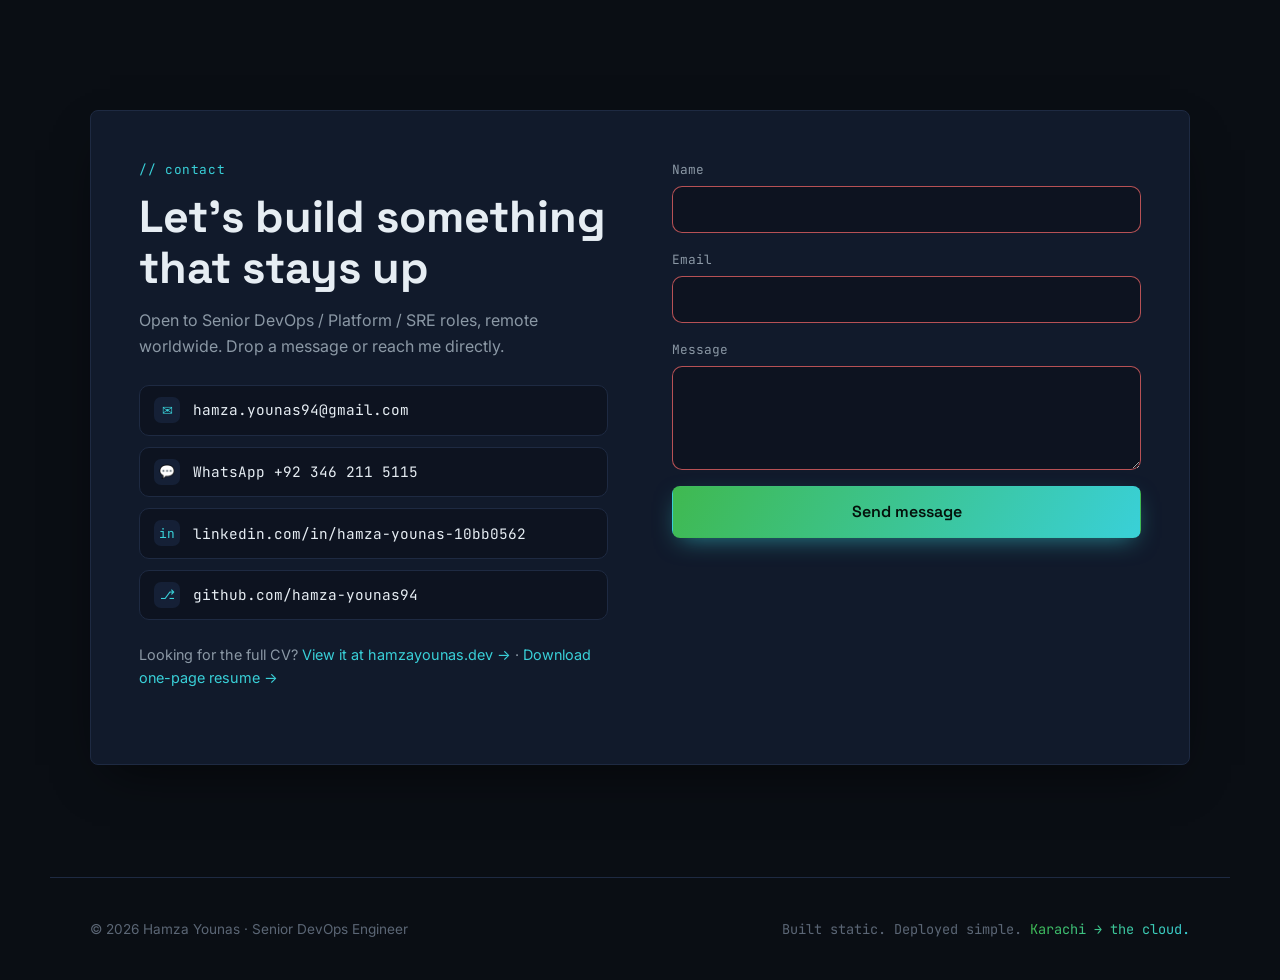
==== commit 2854c424: "Enhance portfolio animations and SEO" ====
--- a/com/index.html
+++ b/com/index.html
@@ -3,8 +3,8 @@
 <head>
 <meta charset="utf-8" />
 <meta name="viewport" content="width=device-width, initial-scale=1" />
-<title>Hamza Younas — Senior DevOps Engineer | AWS Certified</title>
-<meta name="description" content="Hamza Younas — Senior DevOps Engineer & AWS Certified Solutions Architect. 8+ years building scalable cloud infrastructure, CI/CD pipelines, Kubernetes and observability for high-traffic platforms." />
+<title>Hamza Younas — Senior DevOps Engineer for AWS, CI/CD & Platform Automation</title>
+<meta name="description" content="Hamza Younas builds reliable AWS, CI/CD and platform automation systems for production teams. AWS Certified Senior DevOps Engineer with 8+ years across cloud infrastructure, Kubernetes, Terraform, observability and cost optimisation." />
 <meta name="author" content="Hamza Younas" />
 <meta name="robots" content="index, follow, max-image-preview:large" />
 <meta name="theme-color" content="#0a0e14" />
@@ -14,17 +14,17 @@
 <!-- Open Graph -->
 <meta property="og:type" content="website" />
 <meta property="og:site_name" content="Hamza Younas" />
-<meta property="og:title" content="Hamza Younas — Senior DevOps Engineer | AWS Certified" />
-<meta property="og:description" content="8+ years building scalable cloud infrastructure, CI/CD pipelines, Kubernetes and observability for high-traffic platforms." />
+<meta property="og:title" content="Hamza Younas — Senior DevOps Engineer for AWS, CI/CD & Platform Automation" />
+<meta property="og:description" content="Reliable AWS infrastructure, deployment automation, Kubernetes, Terraform, observability and cost optimisation for production teams." />
 <meta property="og:url" content="https://hamzayounas.com/" />
-<meta property="og:image" content="https://hamzayounas.com/assets/img/og.jpg" />
+<meta property="og:image" content="https://hamzayounas.com/assets/img/og.png" />
 <meta property="og:image:width" content="1200" />
 <meta property="og:image:height" content="630" />
 <meta property="og:image:alt" content="Hamza Younas — Senior DevOps Engineer, AWS Certified Solutions Architect" />
 <meta name="twitter:card" content="summary_large_image" />
-<meta name="twitter:title" content="Hamza Younas — Senior DevOps Engineer | AWS Certified" />
-<meta name="twitter:description" content="8+ years building scalable cloud infrastructure, CI/CD pipelines, Kubernetes and observability for high-traffic platforms." />
-<meta name="twitter:image" content="https://hamzayounas.com/assets/img/og.jpg" />
+<meta name="twitter:title" content="Hamza Younas — Senior DevOps Engineer for AWS, CI/CD & Platform Automation" />
+<meta name="twitter:description" content="Reliable AWS infrastructure, deployment automation, Kubernetes, Terraform, observability and cost optimisation for production teams." />
+<meta name="twitter:image" content="https://hamzayounas.com/assets/img/og.png" />
 
 <link rel="icon" href="assets/img/favicon.svg" type="image/svg+xml" />
 <link rel="preconnect" href="https://fonts.googleapis.com" />
@@ -35,24 +35,45 @@
 <script type="application/ld+json">
 {
   "@context": "https://schema.org",
-  "@type": "Person",
-  "name": "Hamza Younas",
-  "jobTitle": "Senior DevOps Engineer",
-  "url": "https://hamzayounas.com",
-  "image": "https://hamzayounas.com/assets/img/hamza.jpeg",
-  "email": "mailto:hamza.younas94@gmail.com",
-  "telephone": "+923462115115",
-  "address": { "@type": "PostalAddress", "addressLocality": "Karachi", "addressCountry": "PK" },
-  "sameAs": [
-    "https://www.linkedin.com/in/hamza-younas",
-    "https://github.com/hamza-younas94"
-  ],
-  "knowsAbout": ["AWS","Kubernetes","Docker","Terraform","CI/CD","DevOps","Cloud Infrastructure","Ansible","Prometheus","Grafana"],
-  "hasCredential": {
-    "@type": "EducationalOccupationalCredential",
-    "name": "AWS Certified Solutions Architect – Associate",
-    "credentialCategory": "certification"
-  }
+  "@graph": [
+    {
+      "@type": "ProfilePage",
+      "@id": "https://hamzayounas.com/#profile",
+      "url": "https://hamzayounas.com",
+      "name": "Hamza Younas — Senior DevOps Engineer",
+      "about": { "@id": "https://hamzayounas.com/#person" },
+      "mainEntity": { "@id": "https://hamzayounas.com/#person" }
+    },
+    {
+      "@type": "Person",
+      "@id": "https://hamzayounas.com/#person",
+      "name": "Hamza Younas",
+      "jobTitle": "Senior DevOps Engineer",
+      "url": "https://hamzayounas.com",
+      "image": "https://hamzayounas.com/assets/img/hamza.jpeg",
+      "email": "mailto:hamza.younas94@gmail.com",
+      "telephone": "+923462115115",
+      "address": { "@type": "PostalAddress", "addressLocality": "Karachi", "addressCountry": "PK" },
+      "sameAs": [
+        "https://hamzayounas.dev",
+        "https://www.linkedin.com/in/hamza-younas-10bb0562",
+        "https://github.com/hamza-younas94"
+      ],
+      "alumniOf": { "@type": "CollegeOrUniversity", "name": "Dadabhoy Institute of Higher Education" },
+      "knowsAbout": ["AWS","Kubernetes","Docker","Terraform","CI/CD","DevOps","Cloud Infrastructure","Ansible","Prometheus","Grafana","Jenkins","GitLab CI","Azure DevOps","SRE","Platform Engineering"],
+      "hasCredential": {
+        "@type": "EducationalOccupationalCredential",
+        "name": "AWS Certified Solutions Architect - Associate",
+        "credentialCategory": "certification",
+        "recognizedBy": { "@type": "Organization", "name": "Amazon Web Services" }
+      },
+      "hasOccupation": {
+        "@type": "Occupation",
+        "name": "Senior DevOps Engineer",
+        "skills": "AWS, Kubernetes, Docker, Terraform, CI/CD, observability, automation, cost optimisation"
+      }
+    }
+  ]
 }
 </script>
 </head>
@@ -69,6 +90,8 @@
   </a>
   <nav class="nav-links" aria-label="Primary">
     <a href="#pipeline">Pipeline</a>
+    <a href="#work">Work</a>
+    <a href="#proof">Proof</a>
     <a href="#about">About</a>
     <a href="#skills">Skills</a>
     <a href="#experience">Experience</a>
@@ -102,15 +125,23 @@
       </div>
       <h1 class="hero-title">Hamza&nbsp;Younas</h1>
       <p class="hero-role">Senior <span class="accent">DevOps</span> Engineer &middot; AWS Certified Solutions Architect</p>
-      <p class="hero-lead">I design and run scalable cloud infrastructure, CI/CD pipelines, and observability for high-traffic platforms. 8+ years shipping reliable systems that stay up and cost less.</p>
+      <p class="hero-lead">I build reliable AWS, CI/CD, and platform automation systems for production teams. 8+ years shipping infrastructure that deploys faster, stays observable, and costs less.</p>
       <div class="hero-actions">
         <a href="#contact" class="btn btn-solid btn-lg">Get in touch</a>
+        <a href="#work" class="btn btn-ghost btn-lg">View selected work</a>
         <a href="Hamza-Younas-CV.pdf" class="btn btn-ghost btn-lg" download>Download CV</a>
+        <a href="Hamza-Younas-One-Page-Resume.pdf" class="btn btn-ghost btn-lg" download>One-page resume</a>
       </div>
       <div class="hero-social">
         <a href="https://github.com/hamza-younas94" target="_blank" rel="noopener" aria-label="GitHub">GitHub</a>
-        <a href="https://www.linkedin.com/in/hamza-younas" target="_blank" rel="noopener" aria-label="LinkedIn">LinkedIn</a>
+        <a href="https://www.linkedin.com/in/hamza-younas-10bb0562" target="_blank" rel="noopener" aria-label="LinkedIn">LinkedIn</a>
         <a href="https://cp.certmetrics.com/amazon/en/public/verify/credential/447ac4b2319e4b5f95cba9572db83671" target="_blank" rel="noopener">Verify AWS Cert</a>
+      </div>
+      <div class="command-cloud" aria-hidden="true">
+        <span>terraform apply</span>
+        <span>docker build</span>
+        <span>kubectl rollout</span>
+        <span>aws ecs update-service</span>
       </div>
     </div>
 
@@ -136,6 +167,91 @@
   <a href="#pipeline" class="scroll-hint" aria-label="Scroll down">
     <span></span> scroll
   </a>
+</section>
+
+<!-- ===== SELECTED WORK ===== -->
+<section class="section work-section" id="work">
+  <div class="sec-head reveal">
+    <span class="sec-kicker">// selected work</span>
+    <h2>Production systems, not just a tool list</h2>
+    <p class="sec-sub">A few representative projects that show the kind of infrastructure, automation and operational discipline I bring to a team.</p>
+  </div>
+
+  <div class="case-grid">
+    <article class="case-card reveal">
+      <div class="case-top">
+        <span class="case-label">E-commerce platform</span>
+        <span class="case-state">Production</span>
+      </div>
+      <h3>High-traffic AWS platform for DealCart.io</h3>
+      <p>Designed and operated AWS infrastructure for a grocery platform with ECS services, RDS, S3, CloudFront, SQS, Route 53 and automated deployment pipelines.</p>
+      <div class="case-metrics">
+        <span>100K+ daily users</span><span>99.9% uptime</span><span>30% cost reduction</span>
+      </div>
+      <a href="cloud-infrastructure.html">Cloud infrastructure details →</a>
+    </article>
+
+    <article class="case-card reveal">
+      <div class="case-top">
+        <span class="case-label">Automation</span>
+        <span class="case-state">CI/CD</span>
+      </div>
+      <h3>Deployment automation across Jenkins, GitLab and AWS CodeSuite</h3>
+      <p>Built pipelines that package Docker services, run checks, deploy through controlled environments and keep rollback paths simple for production teams.</p>
+      <div class="case-metrics">
+        <span>Docker releases</span><span>CodeBuild/CodeDeploy</span><span>GitHub Actions</span>
+      </div>
+      <a href="ci-cd-automation.html">CI/CD automation details →</a>
+    </article>
+
+    <article class="case-card reveal">
+      <div class="case-top">
+        <span class="case-label">Independent builds</span>
+        <span class="case-state">Portfolio</span>
+      </div>
+      <h3>Small products with real operational ownership</h3>
+      <p>Built and deployed supporting systems including WhatsApp Mailbox, ExpenseTracker, Solar Monitor, CV Builder and static business sites with clean deploy paths.</p>
+      <div class="case-metrics">
+        <span>FastAPI/Nuxt</span><span>Static delivery</span><span>Monitoring</span>
+      </div>
+      <a href="#contact">Ask about project examples →</a>
+    </article>
+  </div>
+</section>
+
+<!-- ===== PROOF ===== -->
+<section class="section proof-section" id="proof">
+  <div class="sec-head reveal">
+    <span class="sec-kicker">// proof</span>
+    <h2>Operational outcomes I can point to</h2>
+    <p class="sec-sub">The numbers matter because infrastructure work should show up in reliability, speed, cost and support load.</p>
+  </div>
+  <div class="proof-grid">
+    <div class="proof-card reveal">
+      <span>01</span>
+      <h3>Reliable production traffic</h3>
+      <p>Kept high-traffic applications available through load balancing, autoscaling, health checks and practical alerting.</p>
+      <div class="proof-meter" data-level="96"><i></i></div>
+    </div>
+    <div class="proof-card reveal">
+      <span>02</span>
+      <h3>Measurable cloud savings</h3>
+      <p>Reduced monthly cloud spend through rightsizing, reserved capacity, off-hours scheduling and automated scaling policies.</p>
+      <div class="proof-meter" data-level="78"><i></i></div>
+    </div>
+    <div class="proof-card reveal">
+      <span>03</span>
+      <h3>Cleaner deploy loops</h3>
+      <p>Standardised Docker-based pipelines across build, test, deploy and monitor stages so teams can ship with less ceremony.</p>
+      <div class="proof-meter" data-level="88"><i></i></div>
+    </div>
+    <div class="proof-card reveal">
+      <span>04</span>
+      <h3>Observable systems</h3>
+      <p>Used Prometheus, Grafana, CloudWatch and Splunk to make incidents easier to catch, explain and resolve.</p>
+      <div class="proof-meter" data-level="91"><i></i></div>
+    </div>
+  </div>
 </section>
 
 <!-- ===== PIPELINE ===== -->
@@ -165,6 +281,16 @@
         <div class="pl-icon">📈</div><div class="pl-name">Monitor</div><div class="pl-tool">Prometheus / Grafana</div>
       </div>
     </div>
+  </div>
+  <div class="pipeline-console reveal" aria-label="Pipeline deployment log">
+    <div class="console-top"><span></span><span></span><span></span><b>deploy.log</b></div>
+    <ol id="deployLog">
+      <li class="active">waiting for commit...</li>
+      <li>build container image</li>
+      <li>run smoke checks</li>
+      <li>shift traffic gradually</li>
+      <li>watch metrics and alerts</li>
+    </ol>
   </div>
   <p class="pl-status" id="plStatus"><span class="ok">●</span> pipeline idle</p>
 </section>
@@ -211,36 +337,42 @@
   <div class="skill-grid">
     <div class="skill-card reveal">
       <h3>☁️ AWS &amp; Cloud</h3>
+      <div class="skill-orbit" aria-hidden="true"><i></i><i></i><i></i></div>
       <div class="chips">
         <span>EC2</span><span>ECS</span><span>RDS</span><span>S3</span><span>CloudFront</span><span>Route 53</span><span>SQS</span><span>SES</span><span>GCP</span><span>Multi-cloud</span>
       </div>
     </div>
     <div class="skill-card reveal">
       <h3>📦 Containers &amp; Orchestration</h3>
+      <div class="skill-orbit" aria-hidden="true"><i></i><i></i><i></i></div>
       <div class="chips">
         <span>Docker</span><span>Kubernetes</span><span>AWS ECS</span><span>Microservices</span><span>Auto Scaling</span>
       </div>
     </div>
     <div class="skill-card reveal">
       <h3>🔁 CI/CD</h3>
+      <div class="skill-orbit" aria-hidden="true"><i></i><i></i><i></i></div>
       <div class="chips">
         <span>Jenkins</span><span>GitLab CI</span><span>GitLab Runner</span><span>Azure DevOps</span><span>GitHub Actions</span><span>CodePipeline</span><span>CodeBuild</span><span>CodeDeploy</span>
       </div>
     </div>
     <div class="skill-card reveal">
       <h3>🧱 Infrastructure as Code</h3>
+      <div class="skill-orbit" aria-hidden="true"><i></i><i></i><i></i></div>
       <div class="chips">
         <span>Terraform</span><span>Ansible</span><span>Config Management</span><span>Automation</span><span>Linux</span>
       </div>
     </div>
     <div class="skill-card reveal">
       <h3>📊 Observability</h3>
+      <div class="skill-orbit" aria-hidden="true"><i></i><i></i><i></i></div>
       <div class="chips">
         <span>Prometheus</span><span>Grafana</span><span>CloudWatch</span><span>Splunk</span><span>Alerting</span>
       </div>
     </div>
     <div class="skill-card reveal">
       <h3>🛡️ APIs &amp; App</h3>
+      <div class="skill-orbit" aria-hidden="true"><i></i><i></i><i></i></div>
       <div class="chips">
         <span>Kong</span><span>Konga</span><span>API Gateway</span><span>Laravel</span><span>PHP</span><span>MySQL</span>
       </div>
@@ -339,10 +471,10 @@
       <div class="contact-links">
         <a href="mailto:hamza.younas94@gmail.com" class="c-link"><span>✉</span> hamza.younas94@gmail.com</a>
         <a href="https://wa.me/923462115115" target="_blank" rel="noopener" class="c-link"><span>💬</span> WhatsApp +92 346 211 5115</a>
-        <a href="https://www.linkedin.com/in/hamza-younas" target="_blank" rel="noopener" class="c-link"><span>in</span> linkedin.com/in/hamza-younas</a>
+        <a href="https://www.linkedin.com/in/hamza-younas-10bb0562" target="_blank" rel="noopener" class="c-link"><span>in</span> linkedin.com/in/hamza-younas-10bb0562</a>
         <a href="https://github.com/hamza-younas94" target="_blank" rel="noopener" class="c-link"><span>⎇</span> github.com/hamza-younas94</a>
       </div>
-      <p class="cv-cross">Looking for the full CV? <a href="https://hamzayounas.dev" target="_blank" rel="noopener">View it at hamzayounas.dev →</a></p>
+      <p class="cv-cross">Looking for the full CV? <a href="https://hamzayounas.dev" target="_blank" rel="noopener">View it at hamzayounas.dev →</a> · <a href="Hamza-Younas-One-Page-Resume.pdf" download>Download one-page resume →</a></p>
     </div>
 
     <form class="contact-form reveal" id="contactForm" method="post" action="contact.php" novalidate>
--- a/com/assets/css/style.css
+++ b/com/assets/css/style.css
@@ -20,7 +20,7 @@
   --grad:linear-gradient(120deg,var(--green),var(--cyan));
   --grad-soft:linear-gradient(120deg,rgba(63,185,80,.14),rgba(57,208,216,.14));
   --shadow:0 20px 50px -20px rgba(0,0,0,.7);
-  --radius:16px;
+  --radius:8px;
   --mono:'JetBrains Mono',ui-monospace,SFMono-Regular,Menlo,monospace;
   --sans:'Inter',-apple-system,BlinkMacSystemFont,'Segoe UI',sans-serif;
   --head:'Space Grotesk',var(--sans);
@@ -39,7 +39,7 @@
   overflow-x:hidden;
 }
 a{color:inherit;text-decoration:none}
-h1,h2,h3{font-family:var(--head);line-height:1.15;letter-spacing:-.02em;font-weight:700}
+h1,h2,h3{font-family:var(--head);line-height:1.15;letter-spacing:0;font-weight:700}
 .accent{
   background:var(--grad);-webkit-background-clip:text;background-clip:text;
   -webkit-text-fill-color:transparent;color:transparent;
@@ -68,7 +68,7 @@
 .btn{
   display:inline-flex;align-items:center;justify-content:center;gap:.5rem;
   font-family:var(--head);font-weight:600;font-size:.95rem;
-  padding:.7rem 1.25rem;border-radius:10px;cursor:pointer;border:1px solid transparent;
+  padding:.7rem 1.25rem;border-radius:8px;cursor:pointer;border:1px solid transparent;
   transition:transform .18s ease,box-shadow .18s ease,background .2s ease,border-color .2s ease;
   white-space:nowrap;
 }
@@ -78,6 +78,7 @@
 .btn-solid:hover{transform:translateY(-2px);box-shadow:0 14px 34px -10px rgba(57,208,216,.75)}
 .btn-ghost{background:rgba(255,255,255,.02);color:var(--ink);border-color:var(--line-2)}
 .btn-ghost:hover{border-color:var(--cyan);color:#fff;transform:translateY(-2px)}
+.btn:disabled{opacity:.62;cursor:not-allowed;transform:none;box-shadow:none}
 
 /* ============ NAV ============ */
 .nav{
@@ -102,13 +103,14 @@
 
 /* ============ HERO ============ */
 .hero{min-height:100vh;display:flex;flex-direction:column;justify-content:center;padding:100px clamp(1rem,4vw,2.5rem) 40px;max-width:var(--maxw);margin:0 auto}
-.hero-inner{display:grid;grid-template-columns:1.25fr .85fr;gap:clamp(2rem,5vw,4rem);align-items:center}
+.hero-inner{display:grid;grid-template-columns:1.25fr .85fr;gap:clamp(2rem,5vw,4rem);align-items:center;min-width:0}
+.hero-copy,.hero-metrics{min-width:0}
 .eyebrow{display:inline-flex;align-items:center;gap:.5rem;font-family:var(--mono);font-size:.8rem;color:var(--green);text-transform:uppercase;letter-spacing:.08em;margin-bottom:1.2rem}
 .eyebrow .dot{width:8px;height:8px;border-radius:50%;background:var(--green);box-shadow:0 0 0 0 rgba(63,185,80,.6);animation:pulse 2s infinite}
 @keyframes pulse{0%{box-shadow:0 0 0 0 rgba(63,185,80,.5)}70%{box-shadow:0 0 0 10px rgba(63,185,80,0)}100%{box-shadow:0 0 0 0 rgba(63,185,80,0)}}
 
 /* terminal */
-.terminal{background:#070b12;border:1px solid var(--line);border-radius:12px;overflow:hidden;margin-bottom:1.6rem;box-shadow:var(--shadow);max-width:520px}
+.terminal{background:#070b12;border:1px solid var(--line);border-radius:8px;overflow:hidden;margin-bottom:1.6rem;box-shadow:var(--shadow);width:100%;max-width:520px}
 .terminal-bar{display:flex;align-items:center;gap:.4rem;padding:.55rem .8rem;background:#0c1220;border-bottom:1px solid var(--line)}
 .tb-dot{width:11px;height:11px;border-radius:50%}
 .tb-dot.r{background:#ff5f57}.tb-dot.y{background:#febc2e}.tb-dot.g{background:#28c840}
@@ -122,21 +124,25 @@
 .terminal-out b{color:var(--cyan)}
 
 .hero-title{font-size:clamp(2.6rem,7vw,4.6rem);margin-bottom:.3rem}
-.hero-role{font-family:var(--head);font-size:clamp(1rem,2.4vw,1.35rem);color:var(--ink);font-weight:600;margin-bottom:1rem}
+.hero-role{font-family:var(--head);font-size:clamp(1rem,2.4vw,1.35rem);color:var(--ink);font-weight:600;margin-bottom:1rem;max-width:100%}
 .hero-lead{color:var(--muted);max-width:46ch;margin-bottom:1.8rem}
 .hero-actions{display:flex;gap:.8rem;flex-wrap:wrap;margin-bottom:1.5rem}
 .hero-social{display:flex;gap:1.4rem;font-family:var(--mono);font-size:.82rem}
 .hero-social a{color:var(--faint);transition:color .2s;position:relative}
 .hero-social a:hover{color:var(--cyan)}
+.command-cloud{display:flex;flex-wrap:wrap;gap:.55rem;margin-top:1.2rem;max-width:560px}
+.command-cloud span{font-family:var(--mono);font-size:.73rem;color:var(--cyan);border:1px solid var(--line);border-radius:7px;background:rgba(17,26,43,.65);padding:.34rem .58rem;animation:floatcmd 6s ease-in-out infinite}
+.command-cloud span:nth-child(2){animation-delay:.7s}.command-cloud span:nth-child(3){animation-delay:1.4s}.command-cloud span:nth-child(4){animation-delay:2.1s}
+@keyframes floatcmd{0%,100%{transform:translateY(0);border-color:var(--line)}50%{transform:translateY(-7px);border-color:rgba(57,208,216,.55)}}
 
 /* metrics */
 .hero-metrics{display:grid;grid-template-columns:1fr 1fr;gap:1rem}
-.metric-card{background:var(--panel);border:1px solid var(--line);border-radius:var(--radius);padding:1.4rem 1.2rem;position:relative;overflow:hidden;transition:transform .25s ease,border-color .25s ease}
+.metric-card{background:var(--panel);border:1px solid var(--line);border-radius:var(--radius);padding:1.4rem 1.2rem;position:relative;overflow:hidden;min-width:0;transition:transform .25s ease,border-color .25s ease}
 .metric-card::before{content:"";position:absolute;inset:0;background:var(--grad-soft);opacity:0;transition:opacity .3s}
 .metric-card:hover{transform:translateY(-4px);border-color:var(--line-2)}
 .metric-card:hover::before{opacity:1}
 .metric-num{font-family:var(--head);font-size:clamp(1.8rem,3.5vw,2.5rem);font-weight:700;background:var(--grad);-webkit-background-clip:text;background-clip:text;-webkit-text-fill-color:transparent;position:relative}
-.metric-label{color:var(--muted);font-size:.82rem;margin-top:.3rem;position:relative}
+.metric-label{color:var(--muted);font-size:.82rem;margin-top:.3rem;position:relative;overflow-wrap:anywhere}
 
 .scroll-hint{display:flex;align-items:center;gap:.5rem;justify-content:center;margin-top:2.5rem;font-family:var(--mono);font-size:.72rem;color:var(--faint);letter-spacing:.15em;text-transform:uppercase}
 .scroll-hint span{width:1px;height:32px;background:linear-gradient(var(--cyan),transparent);animation:scrolldn 1.8s ease-in-out infinite}
@@ -148,6 +154,33 @@
 .sec-kicker{font-family:var(--mono);font-size:.8rem;color:var(--cyan);letter-spacing:.05em;display:block;margin-bottom:.7rem}
 .sec-head h2,.zig-text h2,.contact-copy h2{font-size:clamp(1.8rem,4.5vw,2.8rem);margin-bottom:.8rem}
 .sec-sub{color:var(--muted)}
+
+/* ============ SELECTED WORK ============ */
+.work-section{padding-top:clamp(4rem,8vw,6rem)}
+.case-grid{display:grid;grid-template-columns:repeat(3,1fr);gap:1.2rem}
+.case-card{background:var(--panel);border:1px solid var(--line);border-radius:var(--radius);padding:1.35rem;display:flex;flex-direction:column;min-height:340px;transition:transform .25s ease,border-color .25s ease}
+.case-card::after{content:"";height:2px;width:0;background:var(--grad);border-radius:2px;margin-top:.9rem;transition:width .35s ease}
+.case-card:hover{transform:translateY(-4px);border-color:var(--line-2)}
+.case-card:hover::after{width:100%}
+.case-top{display:flex;justify-content:space-between;align-items:center;gap:.7rem;margin-bottom:1rem;font-family:var(--mono);font-size:.72rem;color:var(--faint)}
+.case-label{color:var(--cyan)}
+.case-state{border:1px solid var(--line-2);border-radius:999px;padding:.18rem .55rem;background:rgba(255,255,255,.02);white-space:nowrap}
+.case-card h3{font-size:1.2rem;margin-bottom:.8rem}
+.case-card p{color:var(--muted);font-size:.94rem;margin-bottom:1rem}
+.case-metrics{display:flex;flex-wrap:wrap;gap:.45rem;margin:auto 0 1.1rem}
+.case-metrics span{font-family:var(--mono);font-size:.72rem;color:var(--green);background:rgba(63,185,80,.07);border:1px solid rgba(63,185,80,.18);border-radius:7px;padding:.28rem .5rem}
+.case-card a{font-family:var(--mono);font-size:.82rem;color:var(--cyan)}
+.case-card a:hover{text-decoration:underline}
+
+/* ============ PROOF ============ */
+.proof-grid{display:grid;grid-template-columns:repeat(4,1fr);gap:1rem}
+.proof-card{background:linear-gradient(180deg,var(--panel),rgba(17,26,43,.78));border:1px solid var(--line);border-radius:var(--radius);padding:1.2rem;min-height:210px}
+.proof-card span{font-family:var(--mono);font-size:.78rem;color:var(--green)}
+.proof-card h3{font-size:1.05rem;margin:.8rem 0 .7rem}
+.proof-card p{font-size:.9rem;color:var(--muted)}
+.proof-meter{height:6px;background:var(--bg-2);border:1px solid var(--line);border-radius:999px;margin-top:1rem;overflow:hidden}
+.proof-meter i{display:block;height:100%;width:0;background:var(--grad);border-radius:inherit;transition:width 1.2s cubic-bezier(.2,.8,.2,1)}
+.proof-card.in .proof-meter i{width:var(--meter,0%)}
 
 /* ============ PIPELINE ============ */
 .pipeline-section{text-align:center}
@@ -167,6 +200,16 @@
 .pl-status{font-family:var(--mono);font-size:.85rem;color:var(--muted);margin-top:1rem}
 .pl-status .ok{color:var(--green)}
 .pl-status .run{color:var(--cyan)}
+.pipeline-console{max-width:620px;margin:2rem auto 0;text-align:left;background:#070b12;border:1px solid var(--line);border-radius:8px;overflow:hidden;box-shadow:var(--shadow)}
+.console-top{display:flex;align-items:center;gap:.4rem;padding:.55rem .8rem;background:#0c1220;border-bottom:1px solid var(--line)}
+.console-top span{width:10px;height:10px;border-radius:50%;background:#ff5f57}
+.console-top span:nth-child(2){background:#febc2e}.console-top span:nth-child(3){background:#28c840}
+.console-top b{margin-left:auto;font-family:var(--mono);font-size:.72rem;color:var(--faint);font-weight:500}
+.pipeline-console ol{list-style:none;padding:.8rem 1rem;font-family:var(--mono);font-size:.82rem;color:var(--faint)}
+.pipeline-console li{padding:.22rem 0;transition:color .25s ease,transform .25s ease}
+.pipeline-console li::before{content:"$ ";color:var(--green)}
+.pipeline-console li.active{color:var(--cyan);transform:translateX(4px)}
+.pipeline-console li.done{color:var(--green)}
 
 /* ============ ZIG-ZAG ============ */
 .zig-row{display:grid;grid-template-columns:1.1fr .9fr;gap:clamp(2rem,5vw,4rem);align-items:center}
@@ -178,7 +221,6 @@
 
 /* cert card */
 .cert-card{background:var(--panel);border:1px solid var(--line);border-radius:var(--radius);padding:1.6rem;box-shadow:var(--shadow);position:relative;overflow:hidden}
-.cert-card::after{content:"";position:absolute;top:-40%;right:-30%;width:220px;height:220px;background:radial-gradient(circle,rgba(240,180,41,.18),transparent 65%);pointer-events:none}
 .cert-top{display:flex;align-items:center;gap:1rem;margin-bottom:1.2rem}
 .cert-badge{width:60px;height:60px;border-radius:14px;display:grid;place-items:center;font-family:var(--head);font-weight:700;color:#04110b;background:linear-gradient(135deg,#f0b429,#ff9f43);font-size:1.05rem}
 .cert-title{font-family:var(--head);font-weight:700;font-size:1.15rem}
@@ -191,9 +233,13 @@
 
 /* ============ SKILLS ============ */
 .skill-grid{display:grid;grid-template-columns:repeat(3,1fr);gap:1.2rem}
-.skill-card{background:var(--panel);border:1px solid var(--line);border-radius:var(--radius);padding:1.5rem;transition:transform .25s ease,border-color .25s ease}
+.skill-card{background:var(--panel);border:1px solid var(--line);border-radius:var(--radius);padding:1.5rem;transition:transform .25s ease,border-color .25s ease;position:relative;overflow:hidden}
 .skill-card:hover{transform:translateY(-4px);border-color:var(--line-2)}
 .skill-card h3{font-size:1.05rem;margin-bottom:1rem}
+.skill-orbit{position:absolute;right:.9rem;top:.9rem;width:54px;height:54px;border:1px solid rgba(57,208,216,.16);border-radius:50%;opacity:.75;animation:spinorbit 9s linear infinite}
+.skill-orbit i{position:absolute;width:6px;height:6px;border-radius:50%;background:var(--cyan);box-shadow:0 0 10px rgba(57,208,216,.8)}
+.skill-orbit i:nth-child(1){left:50%;top:-3px}.skill-orbit i:nth-child(2){right:2px;bottom:8px;background:var(--green)}.skill-orbit i:nth-child(3){left:4px;bottom:10px;background:var(--blue)}
+@keyframes spinorbit{to{transform:rotate(360deg)}}
 .chips{display:flex;flex-wrap:wrap;gap:.45rem}
 .chips span{font-family:var(--mono);font-size:.78rem;color:var(--muted);background:var(--bg-2);border:1px solid var(--line);border-radius:8px;padding:.32rem .6rem;transition:all .2s}
 .skill-card:hover .chips span{border-color:var(--line-2)}
@@ -218,8 +264,7 @@
 .edu p{color:var(--muted)}
 
 /* ============ CONTACT ============ */
-.contact-grid{display:grid;grid-template-columns:1fr 1fr;gap:clamp(2rem,5vw,4rem);align-items:start;background:var(--panel);border:1px solid var(--line);border-radius:24px;padding:clamp(1.6rem,4vw,3rem);box-shadow:var(--shadow);position:relative;overflow:hidden}
-.contact-grid::before{content:"";position:absolute;top:-30%;left:-10%;width:300px;height:300px;background:radial-gradient(circle,rgba(63,185,80,.12),transparent 65%);pointer-events:none}
+.contact-grid{display:grid;grid-template-columns:1fr 1fr;gap:clamp(2rem,5vw,4rem);align-items:start;background:var(--panel);border:1px solid var(--line);border-radius:8px;padding:clamp(1.6rem,4vw,3rem);box-shadow:var(--shadow);position:relative;overflow:hidden}
 .contact-copy p{color:var(--muted);margin-bottom:1.6rem}
 .contact-links{display:flex;flex-direction:column;gap:.7rem;margin-bottom:1.4rem}
 .c-link{display:flex;align-items:center;gap:.8rem;font-family:var(--mono);font-size:.9rem;color:var(--ink);padding:.7rem .9rem;border:1px solid var(--line);border-radius:10px;background:var(--bg-2);transition:all .2s}
@@ -234,14 +279,37 @@
 .field label{font-family:var(--mono);font-size:.8rem;color:var(--muted)}
 .field input,.field textarea{background:var(--bg-2);border:1px solid var(--line);border-radius:10px;padding:.8rem .9rem;color:var(--ink);font-family:var(--sans);font-size:.95rem;transition:border-color .2s,box-shadow .2s;resize:vertical}
 .field input:focus,.field textarea:focus{outline:none;border-color:var(--cyan);box-shadow:0 0 0 3px rgba(57,208,216,.15)}
+.field input:invalid:not(:placeholder-shown),.field textarea:invalid:not(:placeholder-shown){border-color:rgba(255,107,107,.7)}
 .hp{position:absolute;left:-9999px;width:1px;height:1px;opacity:0}
 .form-note{font-family:var(--mono);font-size:.82rem;min-height:1.2em}
 .form-note.ok{color:var(--green)}
 .form-note.err{color:#ff6b6b}
+.form-note.busy{color:var(--cyan)}
 
 /* ============ FOOTER ============ */
 .footer{max-width:var(--maxw);margin:0 auto;padding:2.5rem clamp(1rem,4vw,2.5rem);border-top:1px solid var(--line);display:flex;justify-content:space-between;flex-wrap:wrap;gap:.5rem;color:var(--faint);font-size:.85rem}
 .foot-built{font-family:var(--mono)}
+
+/* ============ DETAIL / SEO PAGES ============ */
+.page-main{max-width:var(--maxw);margin:0 auto;padding:110px clamp(1rem,4vw,2.5rem) 70px}
+.page-hero{max-width:820px;margin-bottom:2.5rem}
+.page-hero h1{font-size:clamp(2.2rem,5vw,3.8rem);margin-bottom:1rem}
+.page-hero p{color:var(--muted);font-size:1.06rem;max-width:68ch}
+.page-layout{display:grid;grid-template-columns:minmax(0,1fr) 320px;gap:2rem;align-items:start}
+.page-content{display:flex;flex-direction:column;gap:1rem}
+.content-panel,.side-panel{background:var(--panel);border:1px solid var(--line);border-radius:var(--radius);padding:1.4rem}
+.content-panel h2{font-size:1.35rem;margin-bottom:.8rem}
+.content-panel p,.content-panel li,.side-panel p{color:var(--muted)}
+.content-panel ul{list-style:none;display:flex;flex-direction:column;gap:.5rem}
+.content-panel li{position:relative;padding-left:1.1rem}
+.content-panel li::before{content:"▹";position:absolute;left:0;color:var(--green)}
+.side-panel{position:sticky;top:92px}
+.side-panel h2{font-size:1.05rem;margin-bottom:.9rem}
+.side-nav{display:flex;flex-direction:column;gap:.65rem;margin-top:1rem}
+.side-nav a{font-family:var(--mono);font-size:.82rem;color:var(--cyan)}
+.side-nav a:hover{text-decoration:underline}
+.mini-proof{display:grid;grid-template-columns:repeat(3,1fr);gap:.75rem;margin-top:1rem}
+.mini-proof span{display:block;background:var(--bg-2);border:1px solid var(--line);border-radius:7px;padding:.75rem;font-family:var(--mono);font-size:.78rem;color:var(--green)}
 
 /* ============ REVEAL ANIM ============ */
 .reveal{opacity:0;transform:translateY(24px);transition:opacity .7s ease,transform .7s ease}
@@ -253,19 +321,36 @@
   .nav-links{display:none}
   .nav-cta{display:none}
   .nav-toggle{display:flex;margin-left:auto}
-  .nav.open .nav-links{display:flex;position:absolute;top:68px;left:0;right:0;flex-direction:column;background:rgba(10,14,20,.97);padding:1.2rem clamp(1rem,4vw,2.5rem);gap:1.1rem;border-bottom:1px solid var(--line)}
-  .nav.open .nav-cta{display:flex;position:absolute;top:calc(68px + 165px);left:0;right:0;flex-direction:column;background:rgba(10,14,20,.97);padding:0 clamp(1rem,4vw,2.5rem) 1.4rem;gap:.7rem;border-bottom:1px solid var(--line)}
+  .nav.open .nav-links{display:flex;position:absolute;top:68px;left:0;right:0;flex-direction:column;background:rgba(10,14,20,.97);padding:1.2rem clamp(1rem,4vw,2.5rem);gap:.9rem;border-bottom:0}
+  .nav.open .nav-cta{display:flex;position:absolute;top:calc(68px + 255px);left:0;right:0;flex-direction:column;background:rgba(10,14,20,.97);padding:0 clamp(1rem,4vw,2.5rem) 1.4rem;gap:.7rem;border-bottom:1px solid var(--line)}
   .nav.open .nav-toggle span:nth-child(1){transform:translateY(7px) rotate(45deg)}
   .nav.open .nav-toggle span:nth-child(2){opacity:0}
   .nav.open .nav-toggle span:nth-child(3){transform:translateY(-7px) rotate(-45deg)}
   .hero-inner{grid-template-columns:1fr}
   .zig-row,.contact-grid{grid-template-columns:1fr}
   .zig:nth-of-type(even) .zig-row{direction:ltr}
-  .skill-grid{grid-template-columns:1fr 1fr}
+  .skill-grid,.case-grid{grid-template-columns:1fr 1fr}
+  .proof-grid{grid-template-columns:1fr 1fr}
+  .page-layout{grid-template-columns:1fr}
+  .side-panel{position:static}
 }
 @media (max-width:600px){
-  .skill-grid{grid-template-columns:1fr}
-  .hero-metrics{grid-template-columns:1fr 1fr}
+  .skill-grid,.case-grid,.proof-grid{grid-template-columns:1fr}
+  body,main,.hero,.section{max-width:100vw;overflow-x:hidden}
+  .hero-inner,.hero-copy,.terminal,.hero-metrics{width:100%;max-width:100%}
+  .hero-copy{max-width:350px}
+  .hero-metrics{grid-template-columns:1fr}
+  .hero-actions .btn{width:100%}
+  .hero{padding-left:20px;padding-right:20px}
+  .hero-role{font-size:1rem;overflow-wrap:anywhere}
+  .hero-lead{max-width:100%;overflow-wrap:anywhere}
+  .hero-title{font-size:2.45rem}
+  .terminal-body{font-size:.78rem;overflow-wrap:anywhere}
+  .tb-title{max-width:42%;overflow:hidden;text-overflow:ellipsis;white-space:nowrap}
+  .metric-card{padding:1rem}
+  .command-cloud{display:none}
+  .skill-orbit{display:none}
+  .mini-proof{grid-template-columns:1fr}
   .pl-stages{grid-template-columns:repeat(5,1fr);gap:.3rem}
   .pl-icon{width:46px;height:46px;font-size:1rem}
   .pl-tool{display:none}
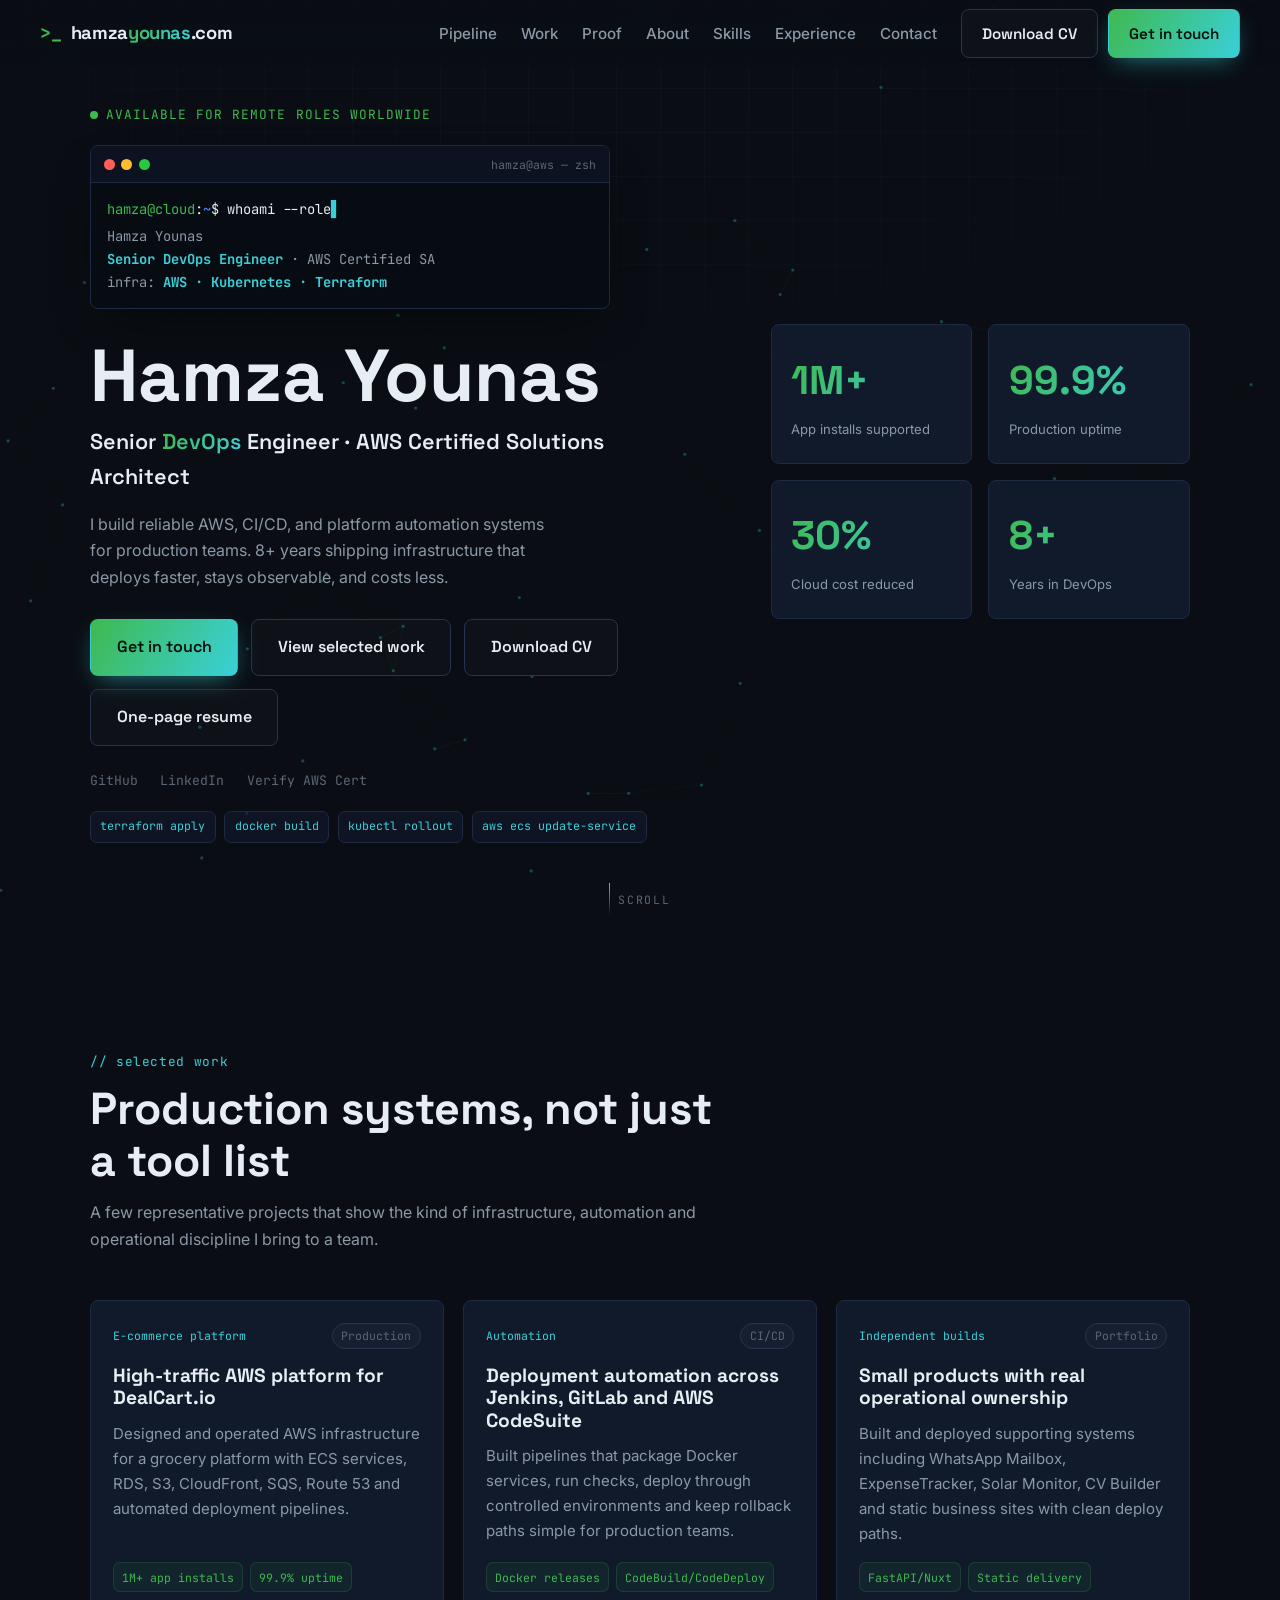
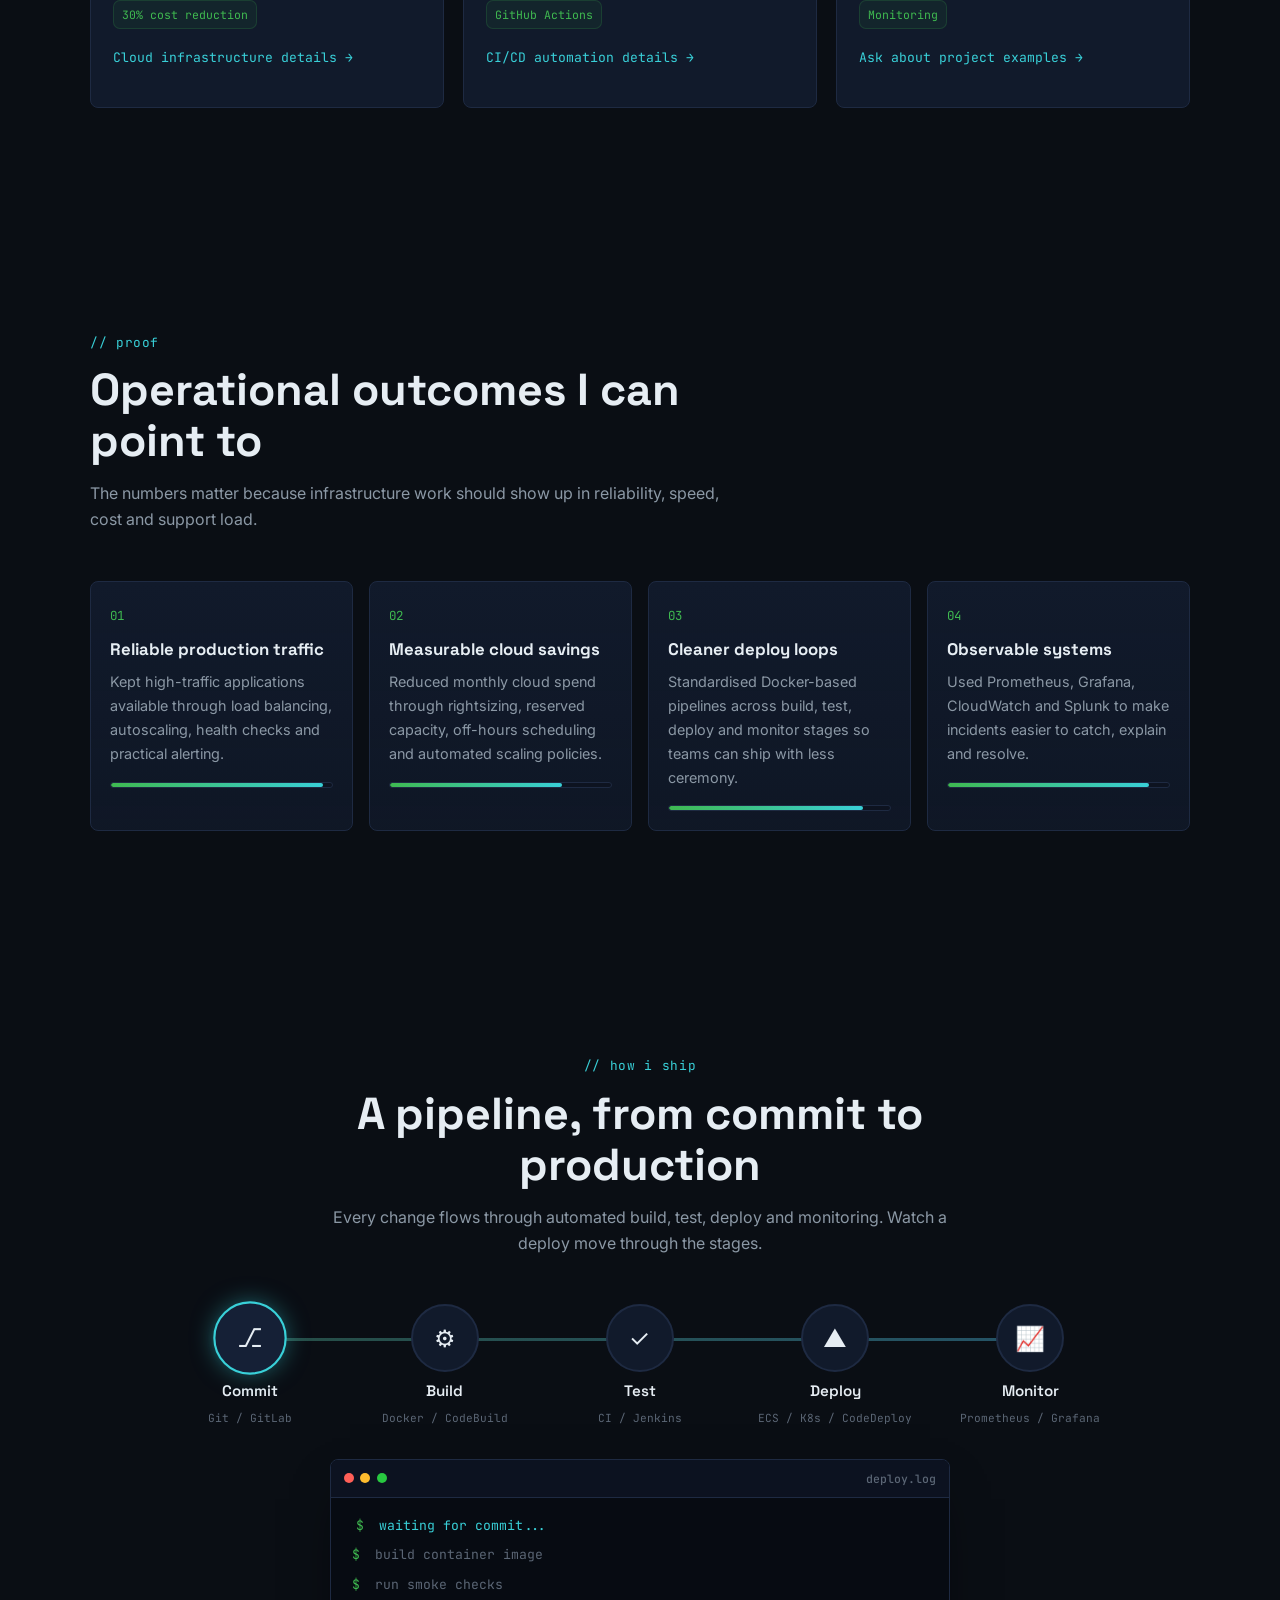
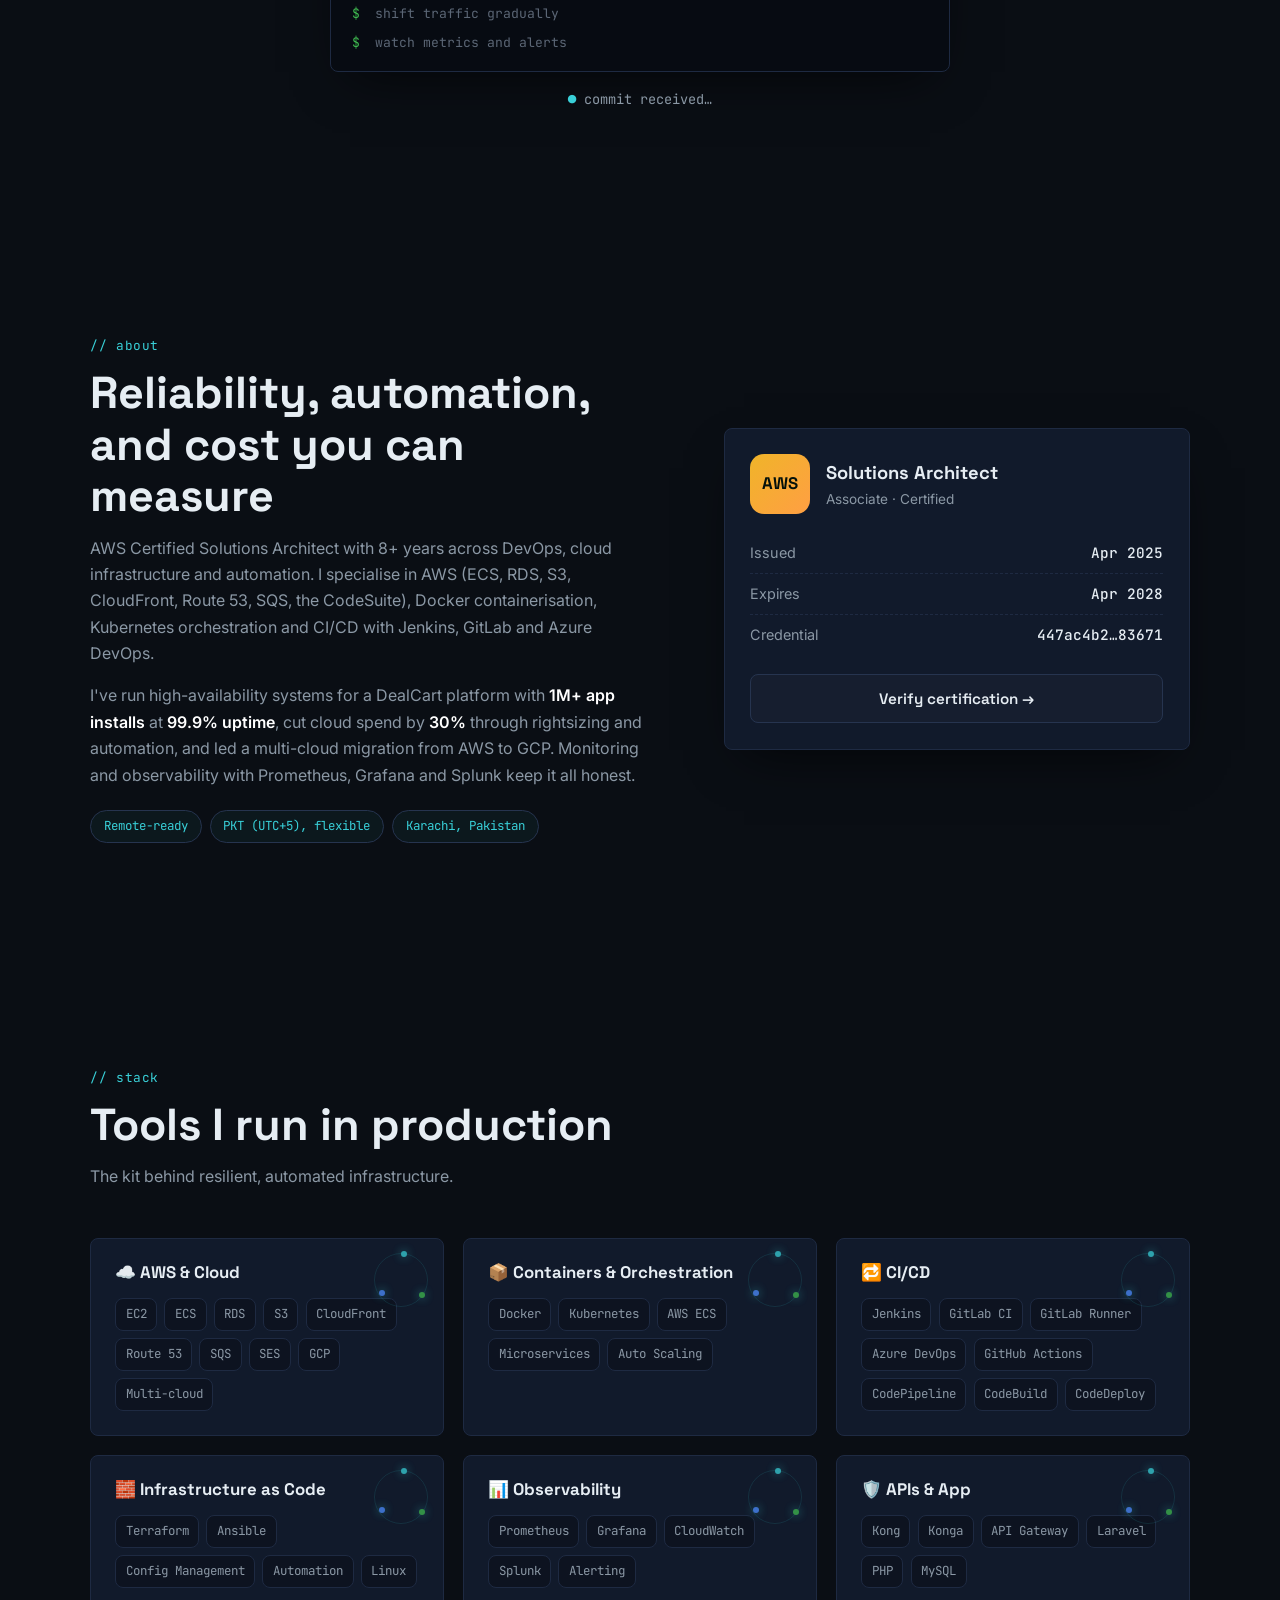
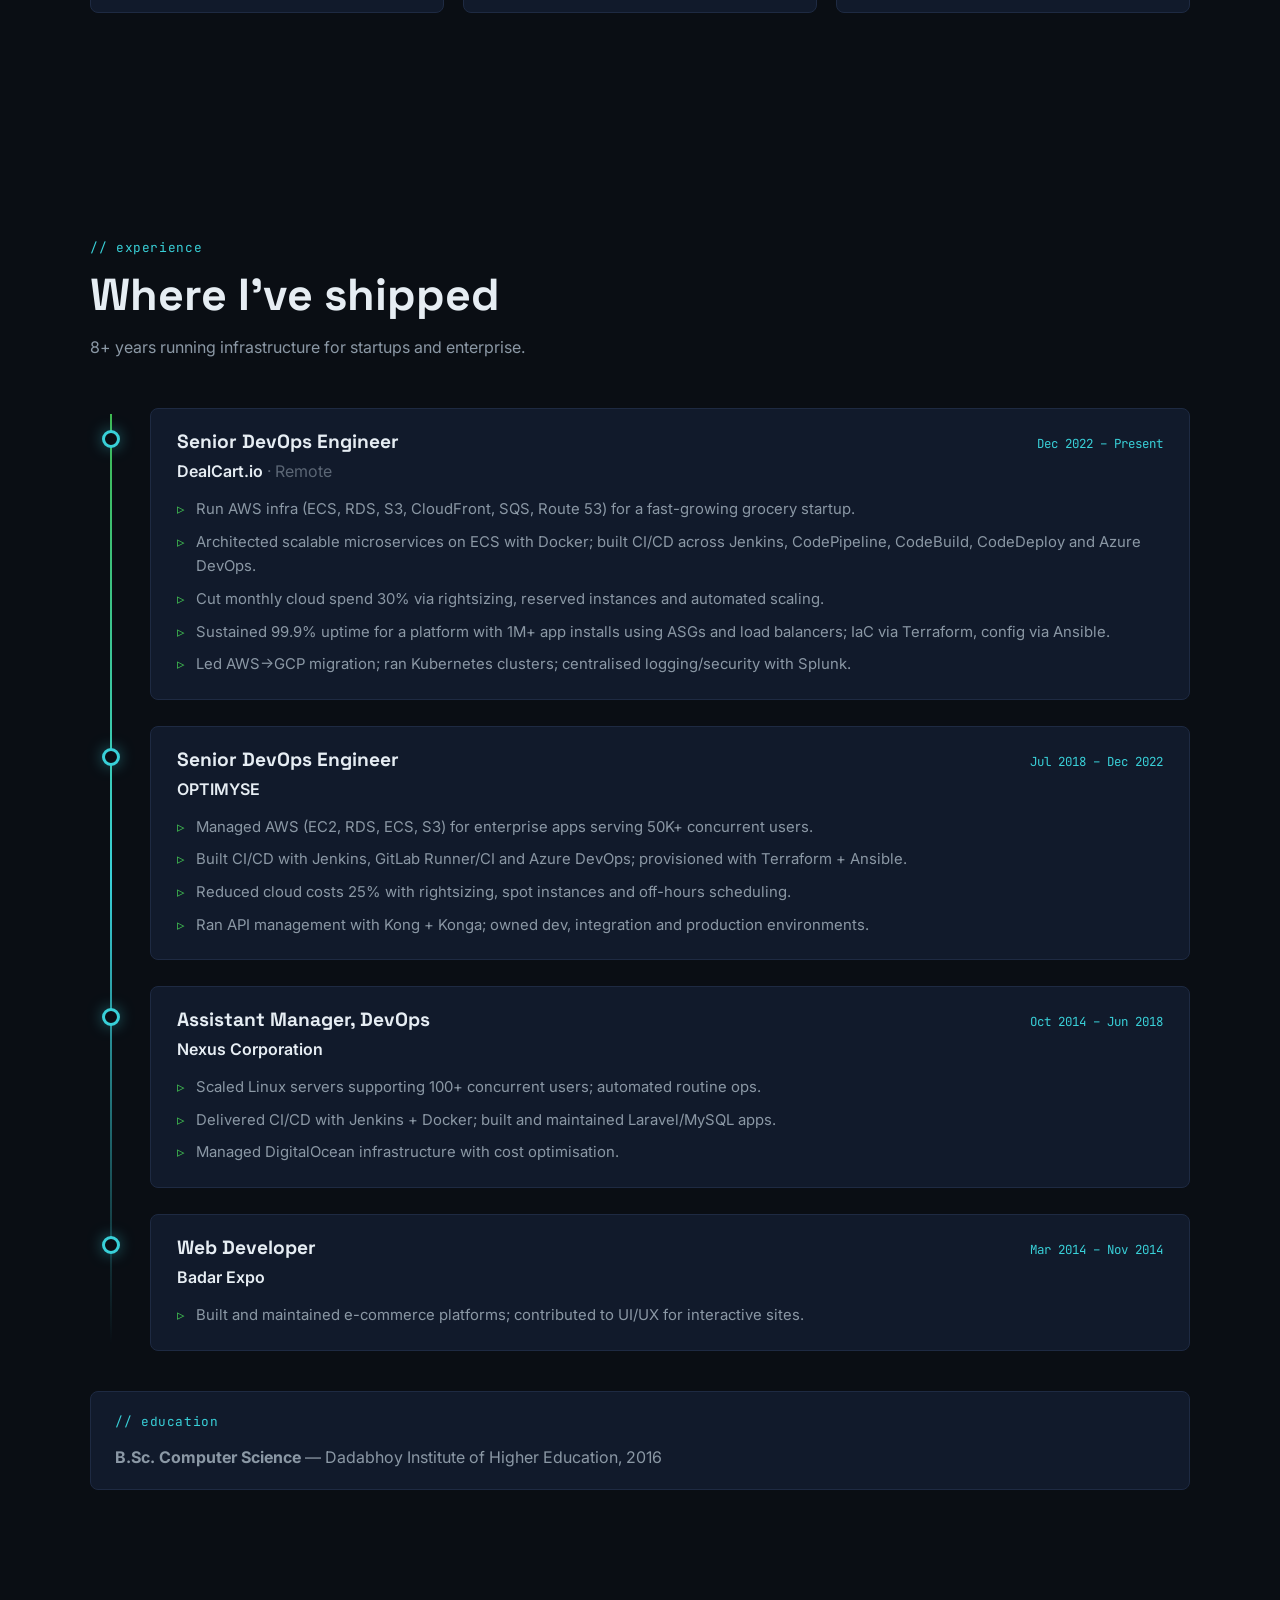
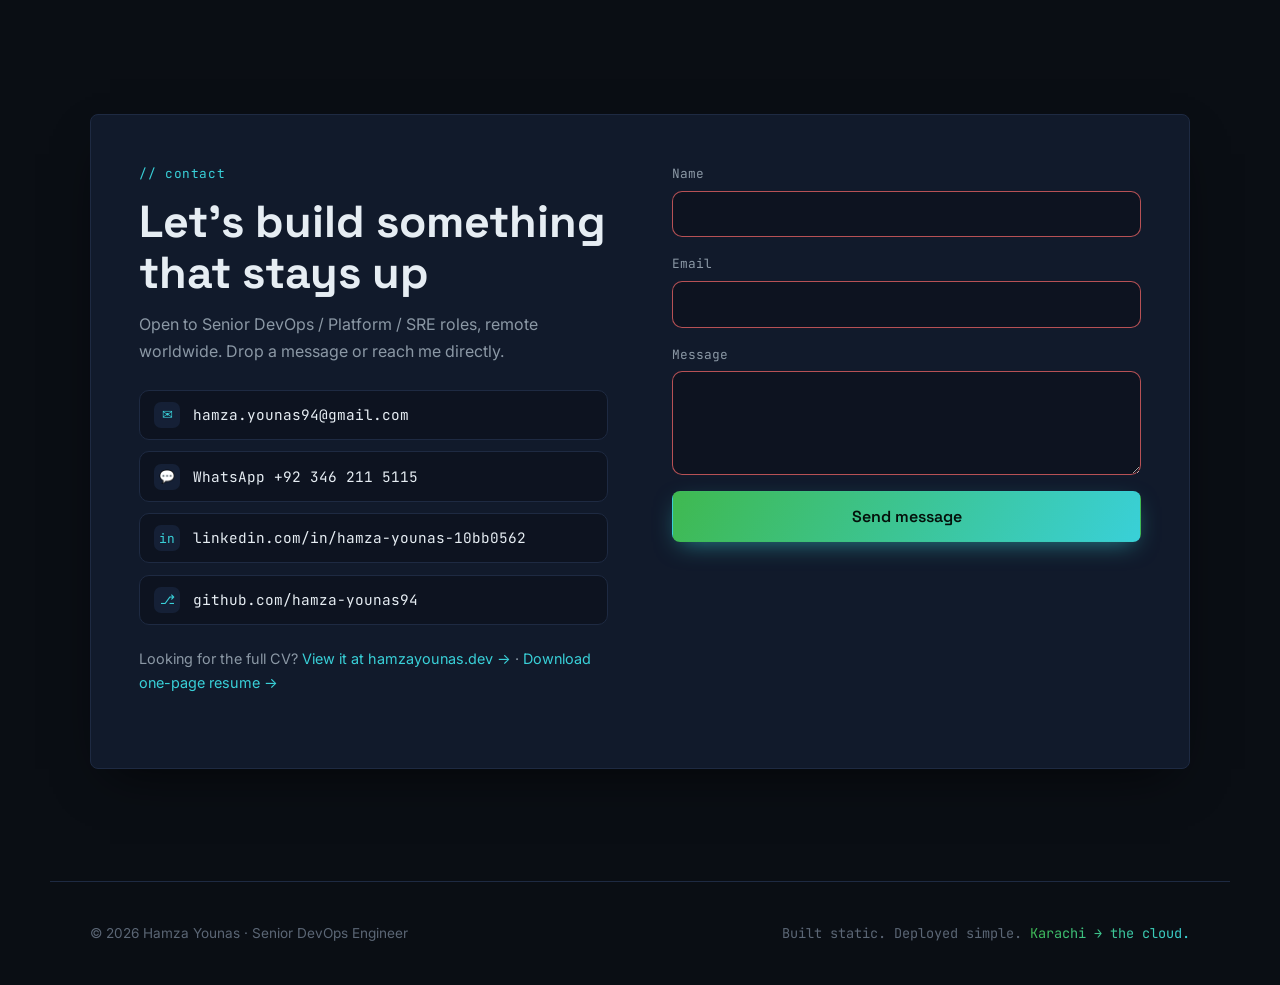
==== commit 0bc0c68f: "Update DealCart scale metric" ====
--- a/com/index.html
+++ b/com/index.html
@@ -147,8 +147,8 @@
 
     <div class="hero-metrics" aria-label="Key metrics">
       <div class="metric-card reveal">
-        <div class="metric-num" data-count="100" data-suffix="K+">0</div>
-        <div class="metric-label">Daily active users served</div>
+        <div class="metric-num" data-count="1" data-suffix="M+">0</div>
+        <div class="metric-label">App installs supported</div>
       </div>
       <div class="metric-card reveal">
         <div class="metric-num" data-count="99.9" data-suffix="%" data-decimals="1">0</div>
@@ -186,7 +186,7 @@
       <h3>High-traffic AWS platform for DealCart.io</h3>
       <p>Designed and operated AWS infrastructure for a grocery platform with ECS services, RDS, S3, CloudFront, SQS, Route 53 and automated deployment pipelines.</p>
       <div class="case-metrics">
-        <span>100K+ daily users</span><span>99.9% uptime</span><span>30% cost reduction</span>
+        <span>1M+ app installs</span><span>99.9% uptime</span><span>30% cost reduction</span>
       </div>
       <a href="cloud-infrastructure.html">Cloud infrastructure details →</a>
     </article>
@@ -302,7 +302,7 @@
       <span class="sec-kicker">// about</span>
       <h2>Reliability, automation, and cost you can measure</h2>
       <p>AWS Certified Solutions Architect with 8+ years across DevOps, cloud infrastructure and automation. I specialise in AWS (ECS, RDS, S3, CloudFront, Route 53, SQS, the CodeSuite), Docker containerisation, Kubernetes orchestration and CI/CD with Jenkins, GitLab and Azure DevOps.</p>
-      <p>I've run high-availability systems serving <strong>100K+ daily users</strong> at <strong>99.9% uptime</strong>, cut cloud spend by <strong>30%</strong> through rightsizing and automation, and led a multi-cloud migration from AWS to GCP. Monitoring and observability with Prometheus, Grafana and Splunk keep it all honest.</p>
+      <p>I've run high-availability systems for a DealCart platform with <strong>1M+ app installs</strong> at <strong>99.9% uptime</strong>, cut cloud spend by <strong>30%</strong> through rightsizing and automation, and led a multi-cloud migration from AWS to GCP. Monitoring and observability with Prometheus, Grafana and Splunk keep it all honest.</p>
       <div class="about-tags">
         <span>Remote-ready</span><span>PKT (UTC+5), flexible</span><span>Karachi, Pakistan</span>
       </div>
@@ -401,7 +401,7 @@
           <li>Run AWS infra (ECS, RDS, S3, CloudFront, SQS, Route 53) for a fast-growing grocery startup.</li>
           <li>Architected scalable microservices on ECS with Docker; built CI/CD across Jenkins, CodePipeline, CodeBuild, CodeDeploy and Azure DevOps.</li>
           <li>Cut monthly cloud spend 30% via rightsizing, reserved instances and automated scaling.</li>
-          <li>Sustained 99.9% uptime for 100K+ daily users with ASGs and load balancers; IaC via Terraform, config via Ansible.</li>
+          <li>Sustained 99.9% uptime for a platform with 1M+ app installs using ASGs and load balancers; IaC via Terraform, config via Ansible.</li>
           <li>Led AWS→GCP migration; ran Kubernetes clusters; centralised logging/security with Splunk.</li>
         </ul>
       </div>
--- a/com/assets/css/style.css
+++ b/com/assets/css/style.css
@@ -205,11 +205,13 @@
 .console-top span{width:10px;height:10px;border-radius:50%;background:#ff5f57}
 .console-top span:nth-child(2){background:#febc2e}.console-top span:nth-child(3){background:#28c840}
 .console-top b{margin-left:auto;font-family:var(--mono);font-size:.72rem;color:var(--faint);font-weight:500}
-.pipeline-console ol{list-style:none;padding:.8rem 1rem;font-family:var(--mono);font-size:.82rem;color:var(--faint)}
-.pipeline-console li{padding:.22rem 0;transition:color .25s ease,transform .25s ease}
-.pipeline-console li::before{content:"$ ";color:var(--green)}
+#deployLog{list-style:none !important;counter-reset:none;margin:0;padding:.85rem 1rem;font-family:var(--mono);font-size:.82rem;color:var(--faint);text-align:left}
+#deployLog li{display:flex;align-items:center;gap:.65rem;padding:.24rem 0;transition:color .25s ease,transform .25s ease}
+#deployLog li::marker{content:""}
+#deployLog li::before{content:"$";display:inline-grid;place-items:center;width:1.1rem;flex:0 0 1.1rem;color:var(--green)}
 .pipeline-console li.active{color:var(--cyan);transform:translateX(4px)}
 .pipeline-console li.done{color:var(--green)}
+.pipeline-console li.done::before{content:"✓"}
 
 /* ============ ZIG-ZAG ============ */
 .zig-row{display:grid;grid-template-columns:1.1fr .9fr;gap:clamp(2rem,5vw,4rem);align-items:center}
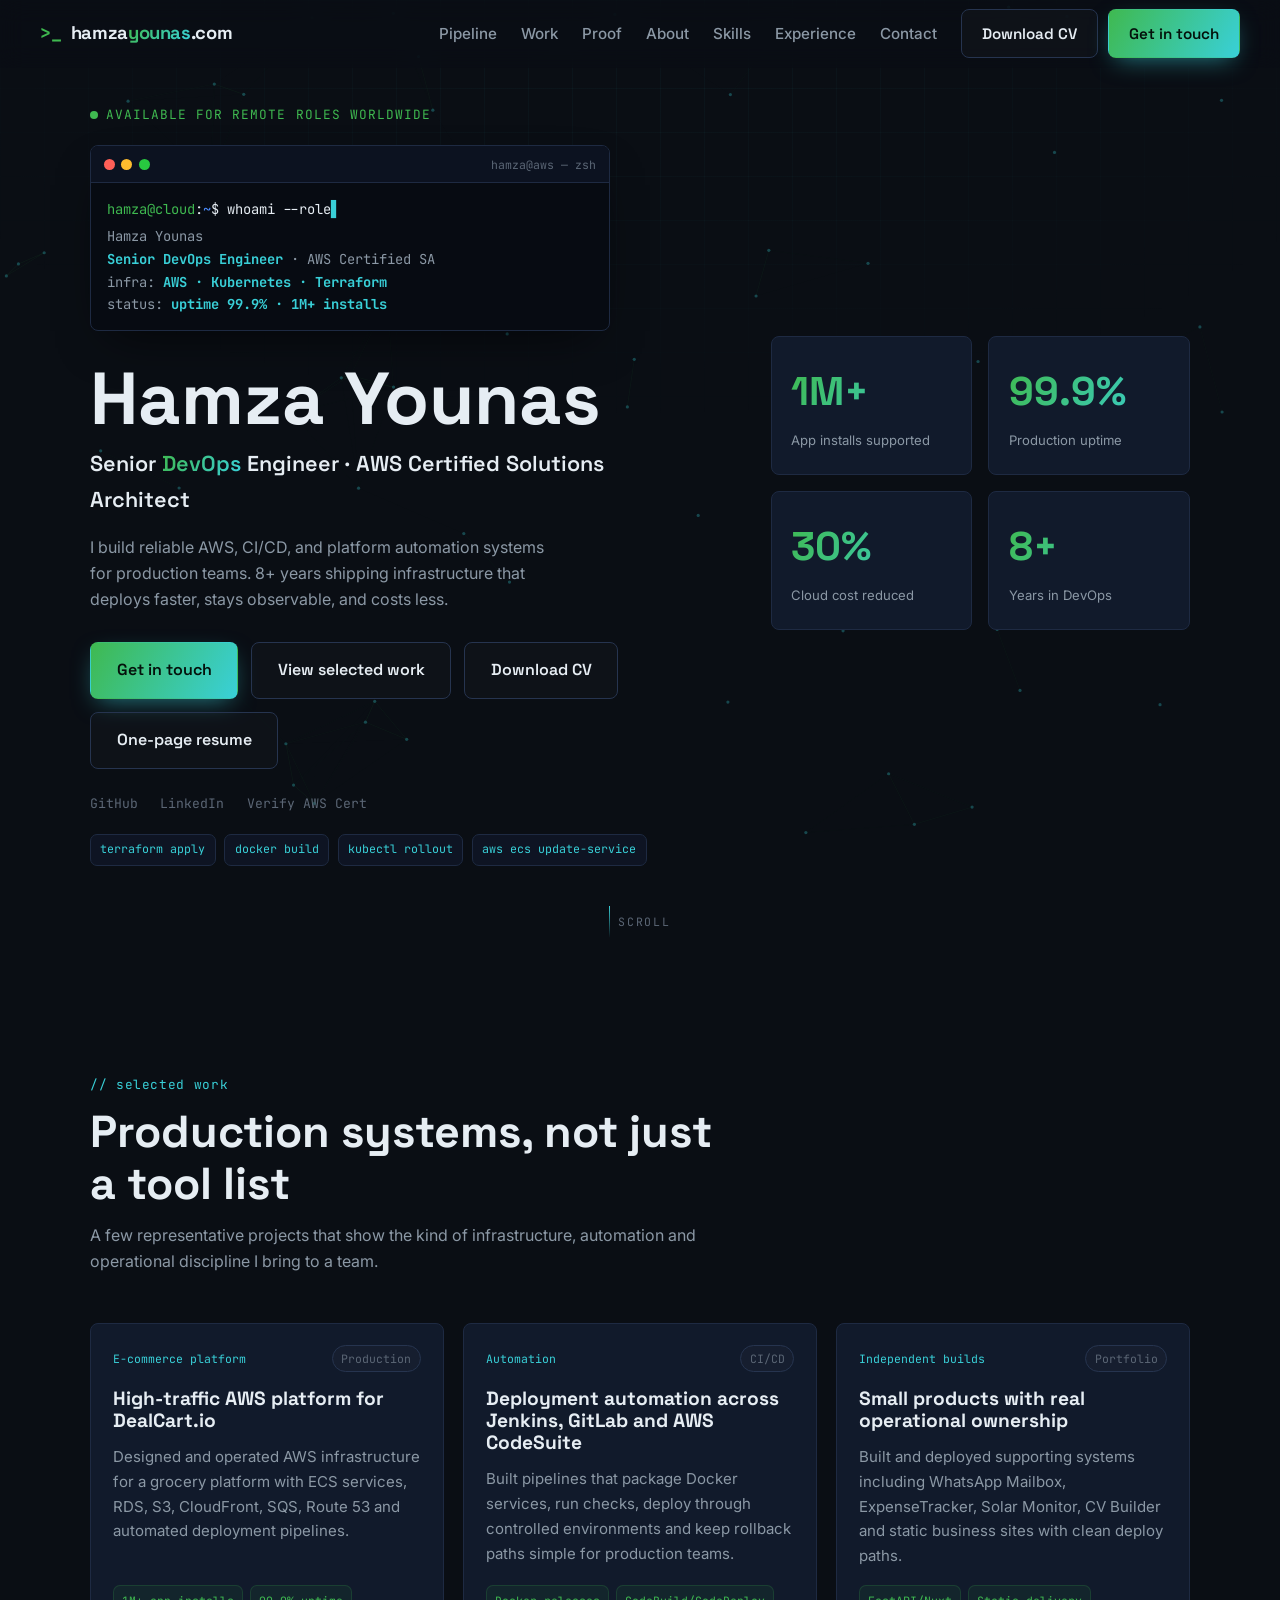
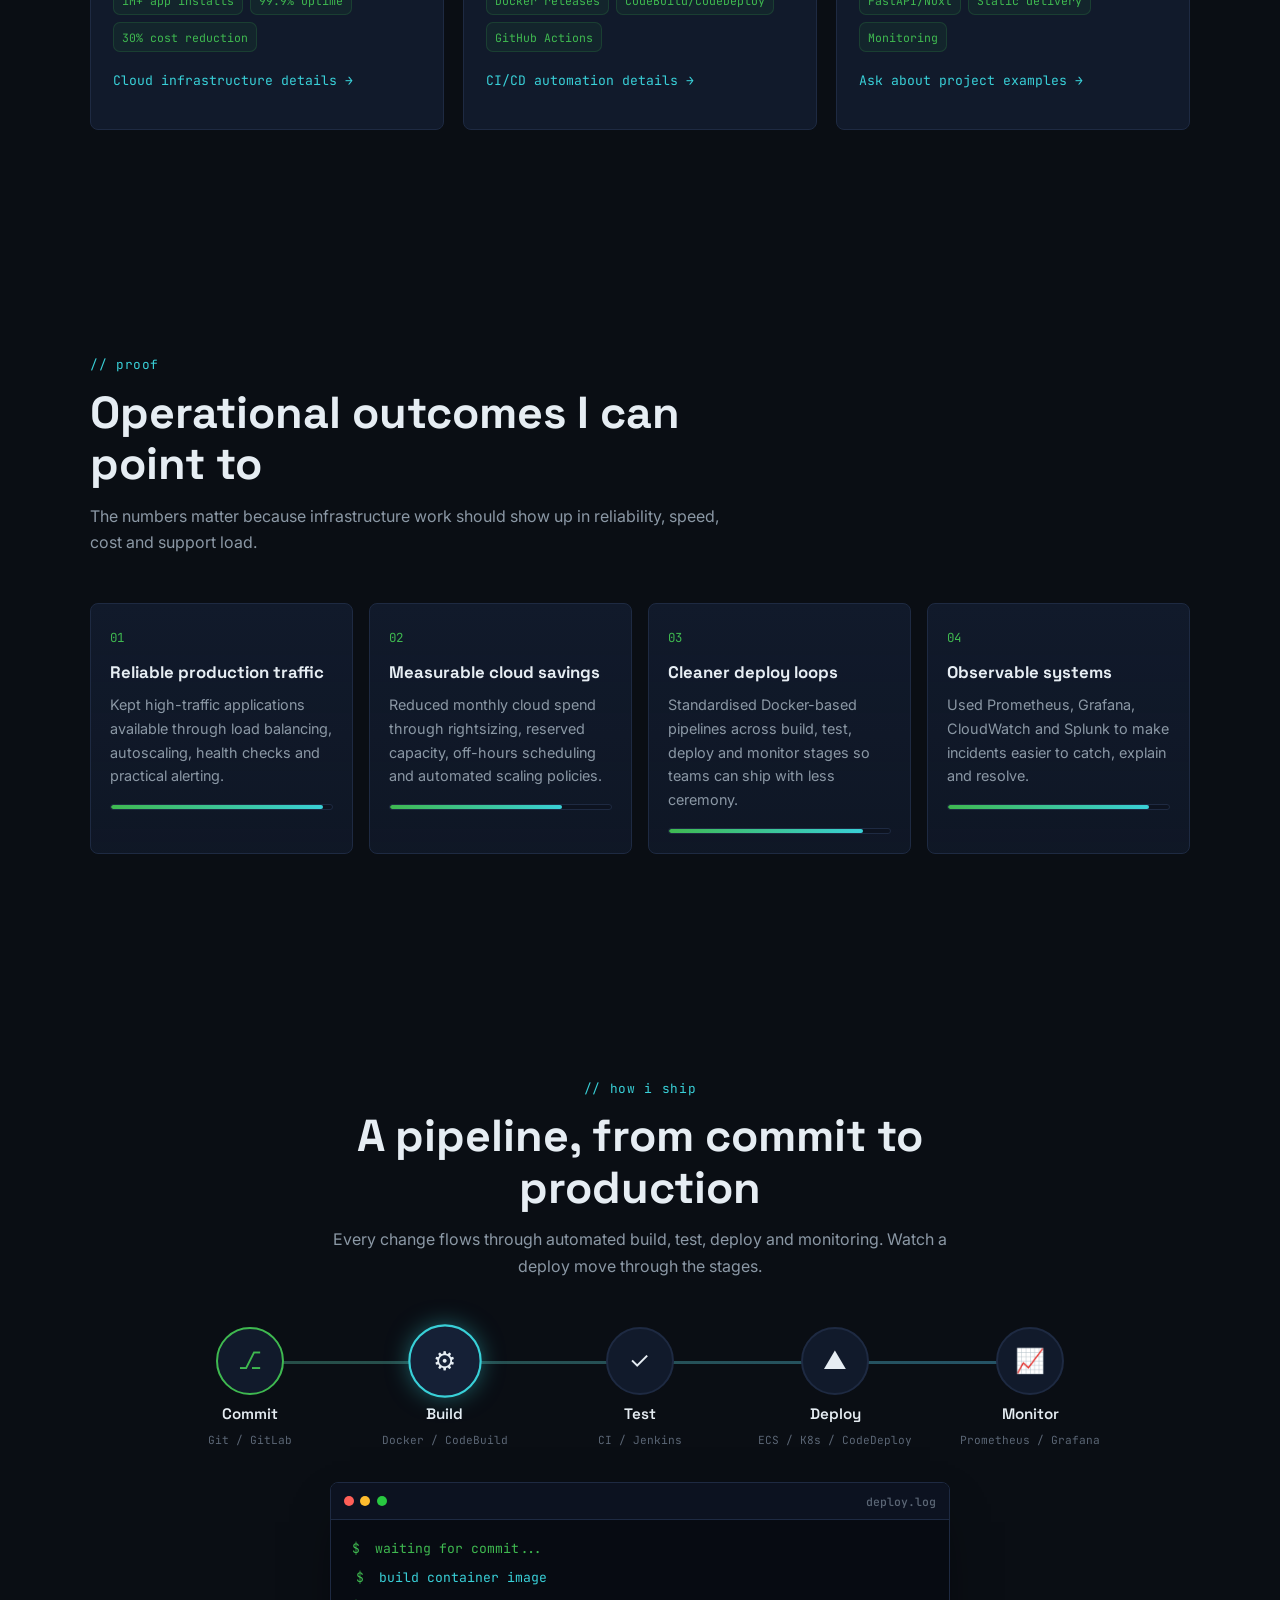
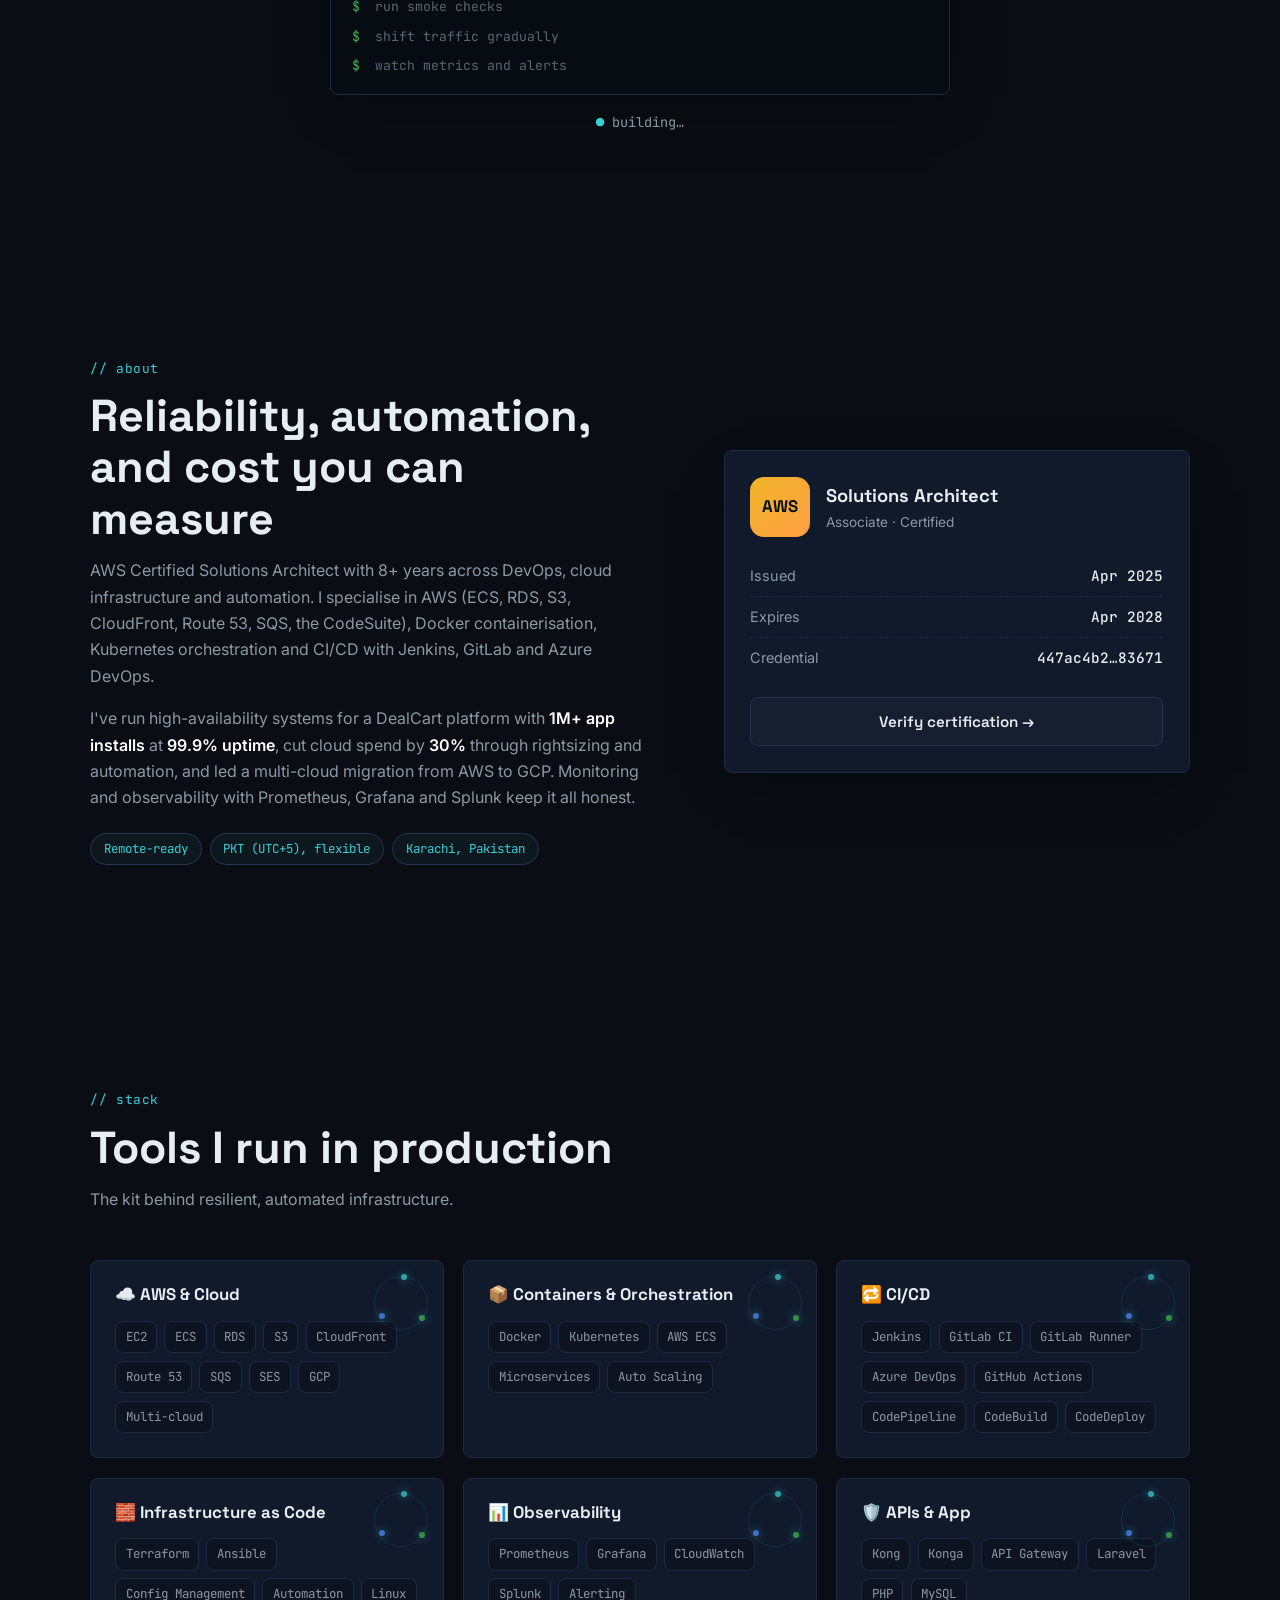
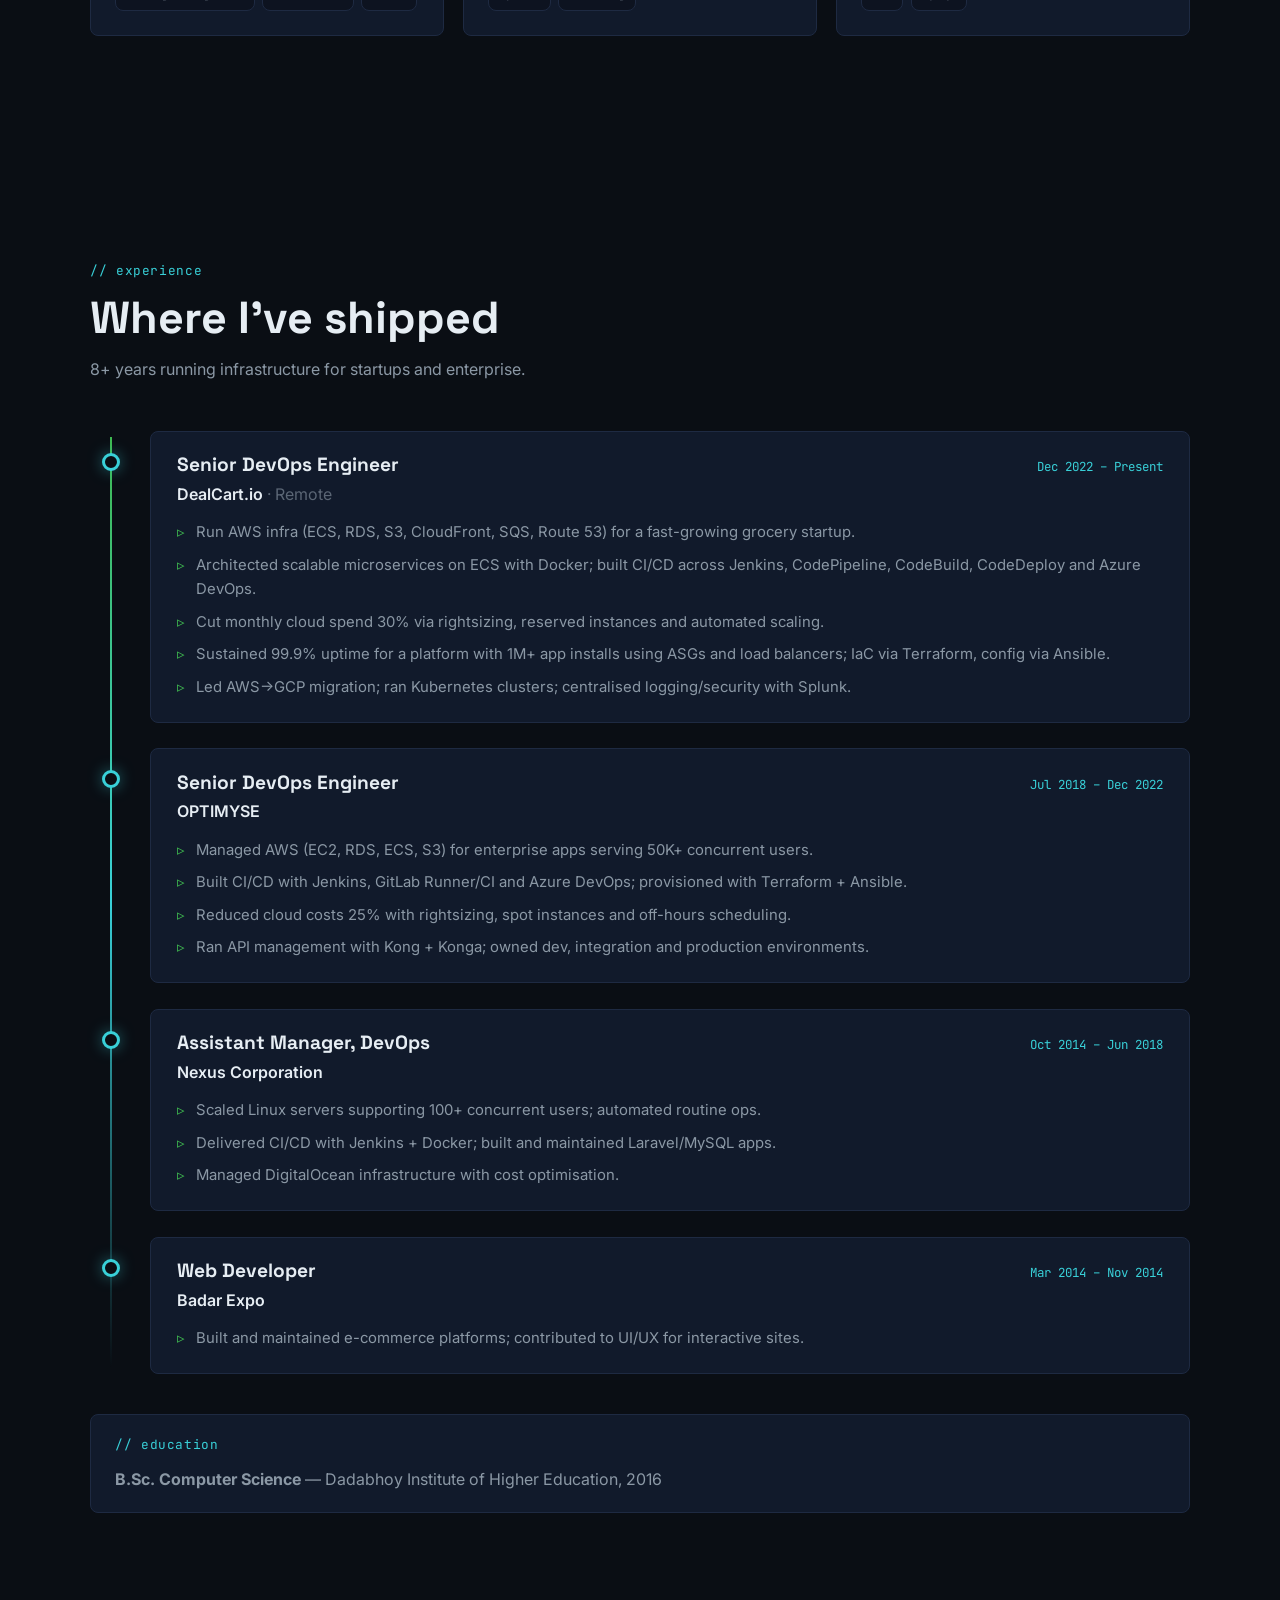
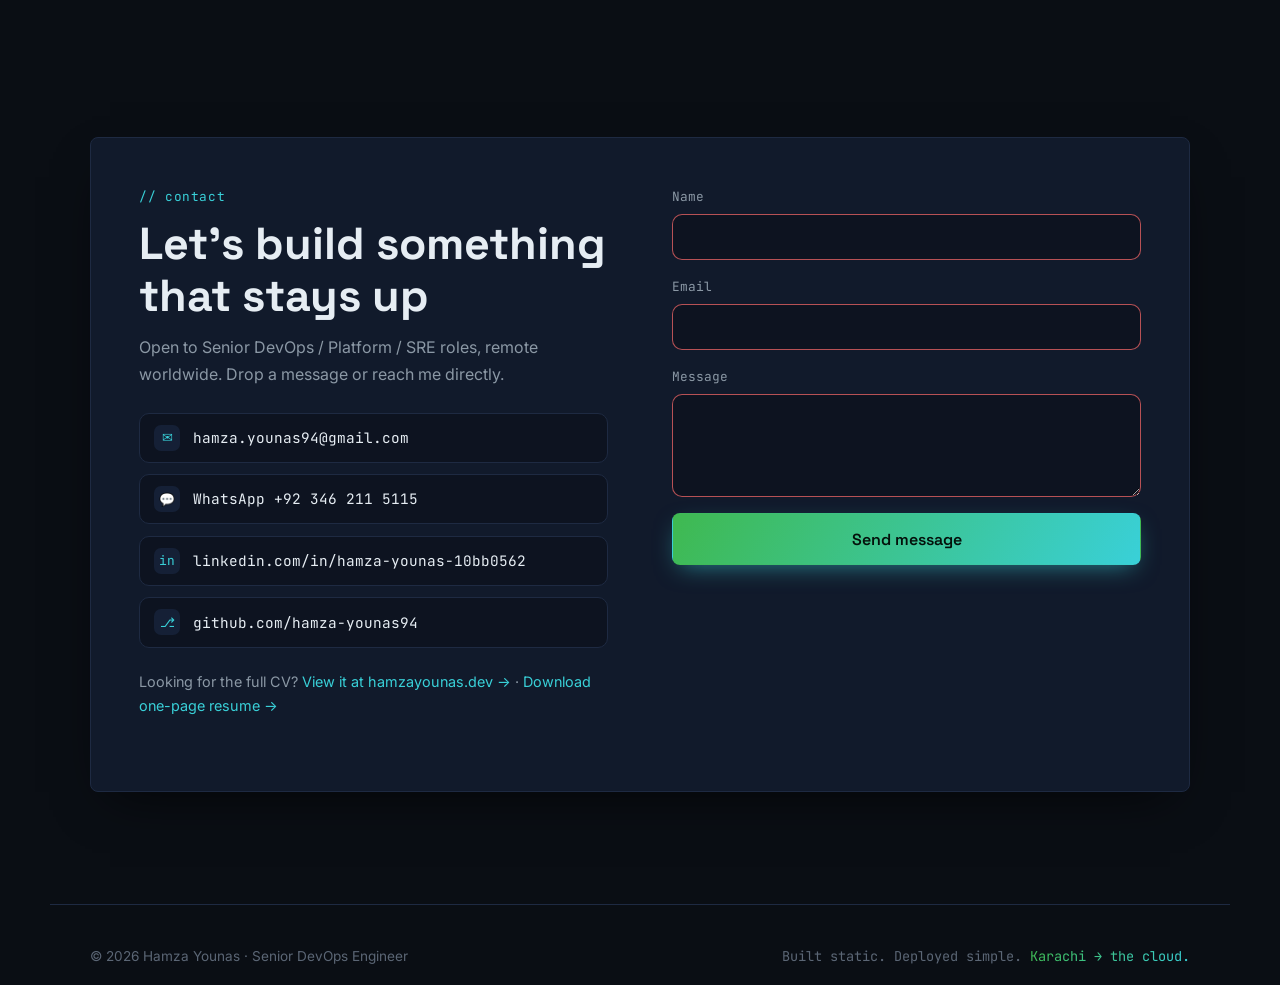
==== commit 79c52989: "Polish hero metric rendering" ====
--- a/com/index.html
+++ b/com/index.html
@@ -147,19 +147,19 @@
 
     <div class="hero-metrics" aria-label="Key metrics">
       <div class="metric-card reveal">
-        <div class="metric-num" data-count="1" data-suffix="M+">0</div>
+        <div class="metric-num" data-count="1" data-suffix="M+">1M+</div>
         <div class="metric-label">App installs supported</div>
       </div>
       <div class="metric-card reveal">
-        <div class="metric-num" data-count="99.9" data-suffix="%" data-decimals="1">0</div>
+        <div class="metric-num" data-count="99.9" data-suffix="%" data-decimals="1">99.9%</div>
         <div class="metric-label">Production uptime</div>
       </div>
       <div class="metric-card reveal">
-        <div class="metric-num" data-count="30" data-suffix="%">0</div>
+        <div class="metric-num" data-count="30" data-suffix="%">30%</div>
         <div class="metric-label">Cloud cost reduced</div>
       </div>
       <div class="metric-card reveal">
-        <div class="metric-num" data-count="8" data-suffix="+">0</div>
+        <div class="metric-num" data-count="8" data-suffix="+">8+</div>
         <div class="metric-label">Years in DevOps</div>
       </div>
     </div>
--- a/com/assets/css/style.css
+++ b/com/assets/css/style.css
@@ -102,7 +102,7 @@
 .nav-toggle span{width:24px;height:2px;background:var(--ink);transition:.3s}
 
 /* ============ HERO ============ */
-.hero{min-height:100vh;display:flex;flex-direction:column;justify-content:center;padding:100px clamp(1rem,4vw,2.5rem) 40px;max-width:var(--maxw);margin:0 auto}
+.hero{min-height:min(100vh,920px);display:flex;flex-direction:column;justify-content:center;padding:100px clamp(1rem,4vw,2.5rem) 40px;max-width:var(--maxw);margin:0 auto}
 .hero-inner{display:grid;grid-template-columns:1.25fr .85fr;gap:clamp(2rem,5vw,4rem);align-items:center;min-width:0}
 .hero-copy,.hero-metrics{min-width:0}
 .eyebrow{display:inline-flex;align-items:center;gap:.5rem;font-family:var(--mono);font-size:.8rem;color:var(--green);text-transform:uppercase;letter-spacing:.08em;margin-bottom:1.2rem}
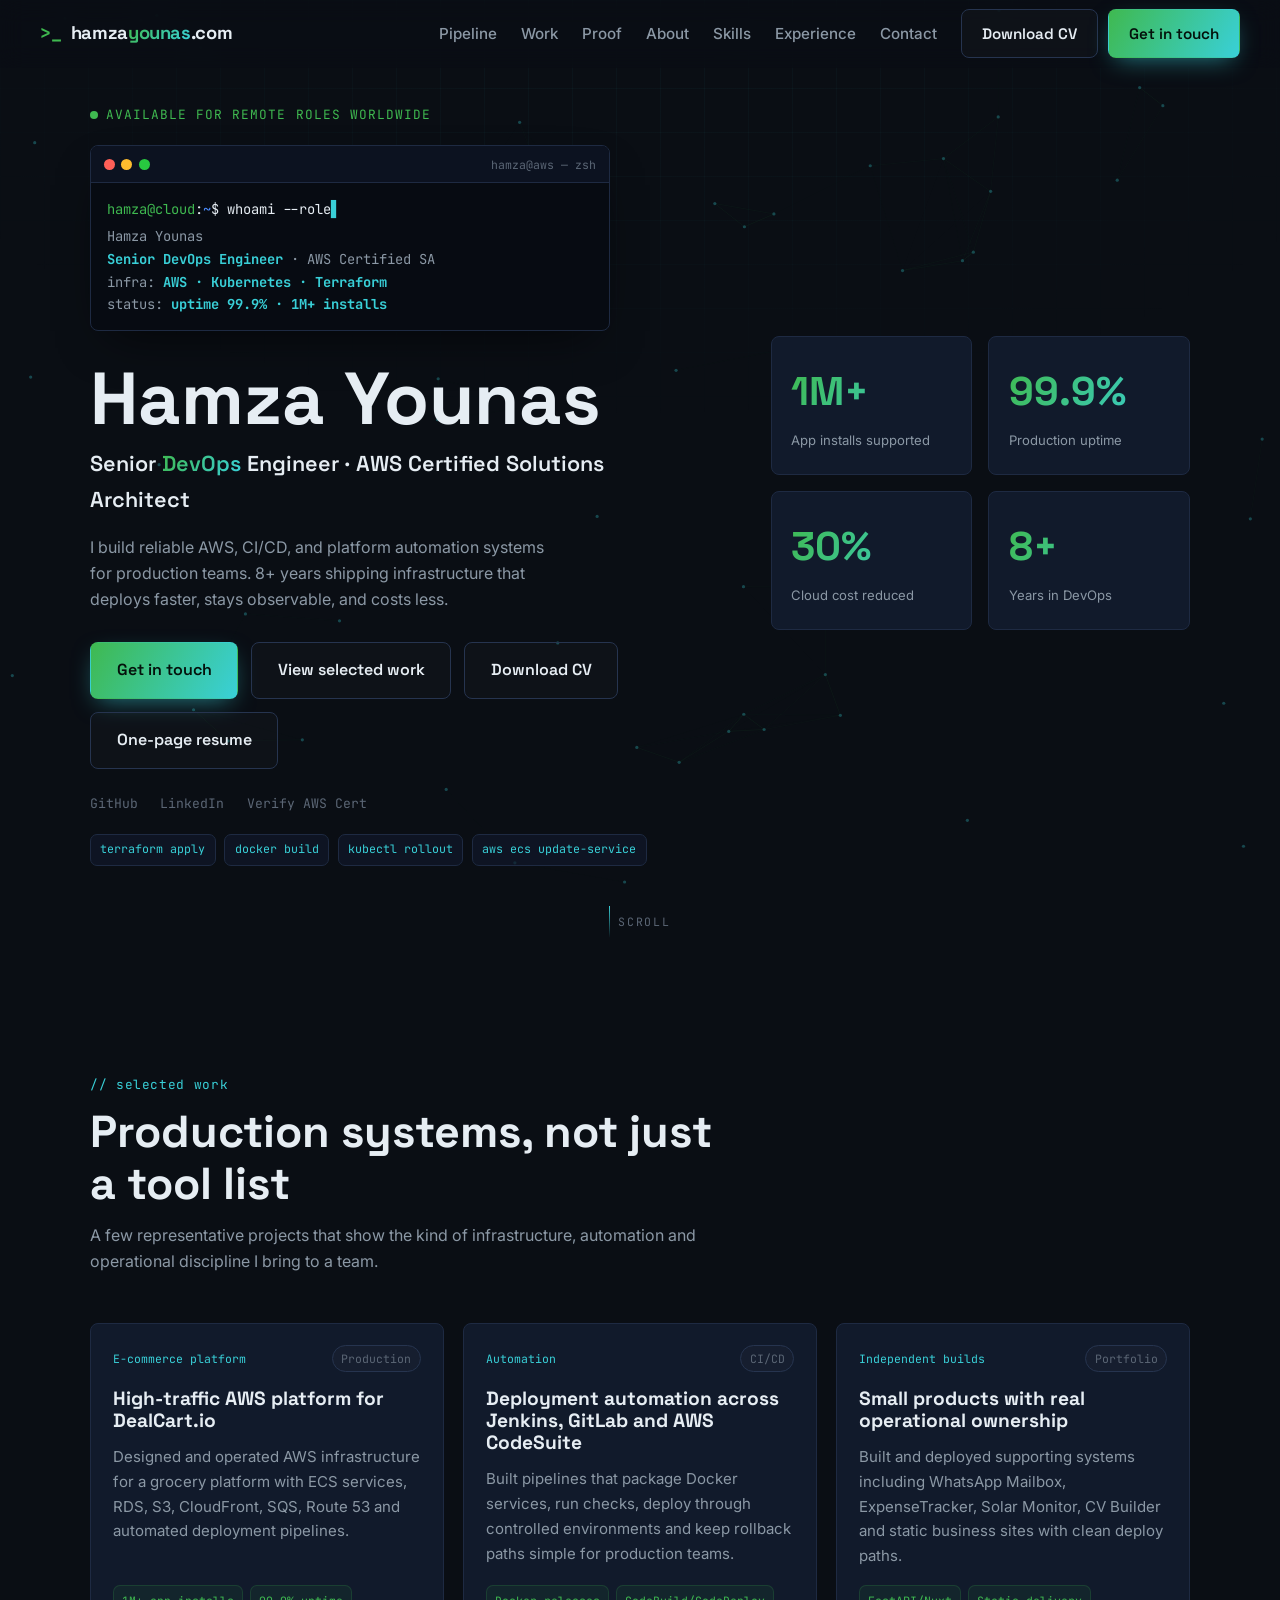
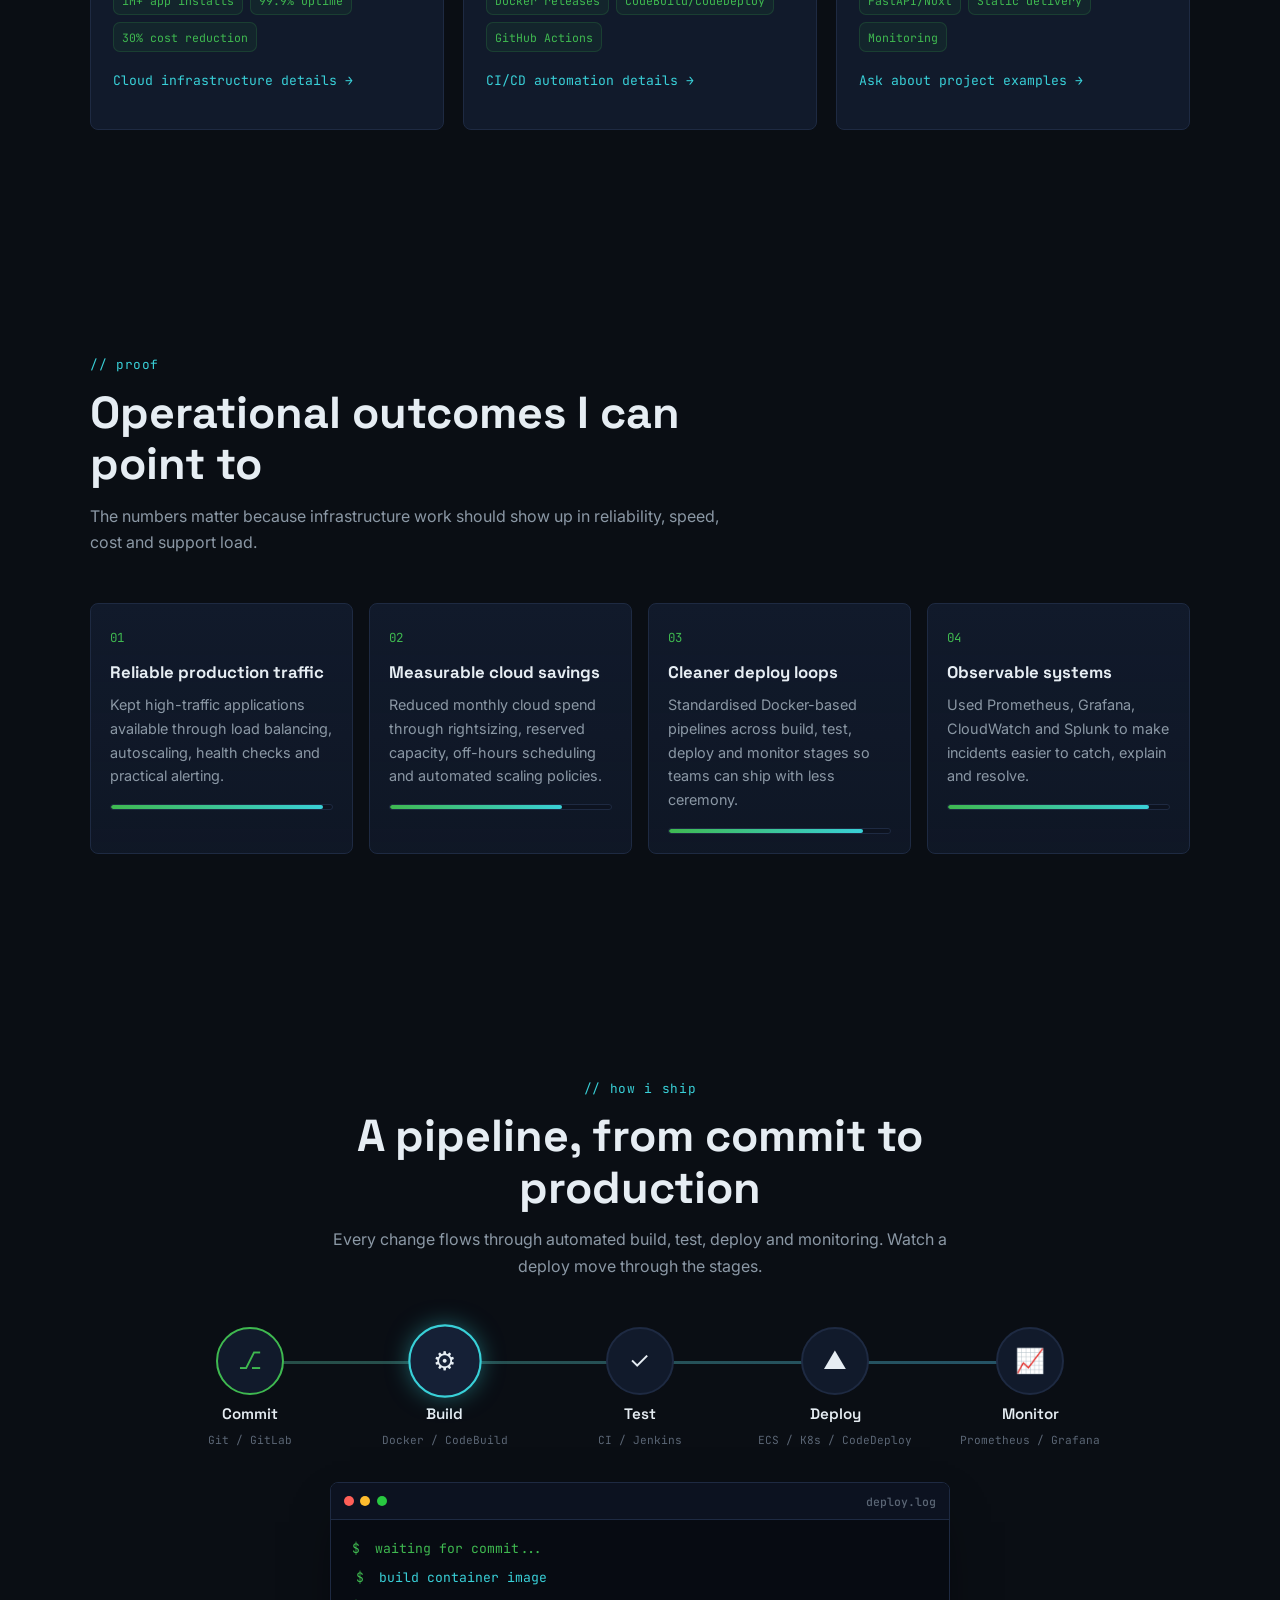
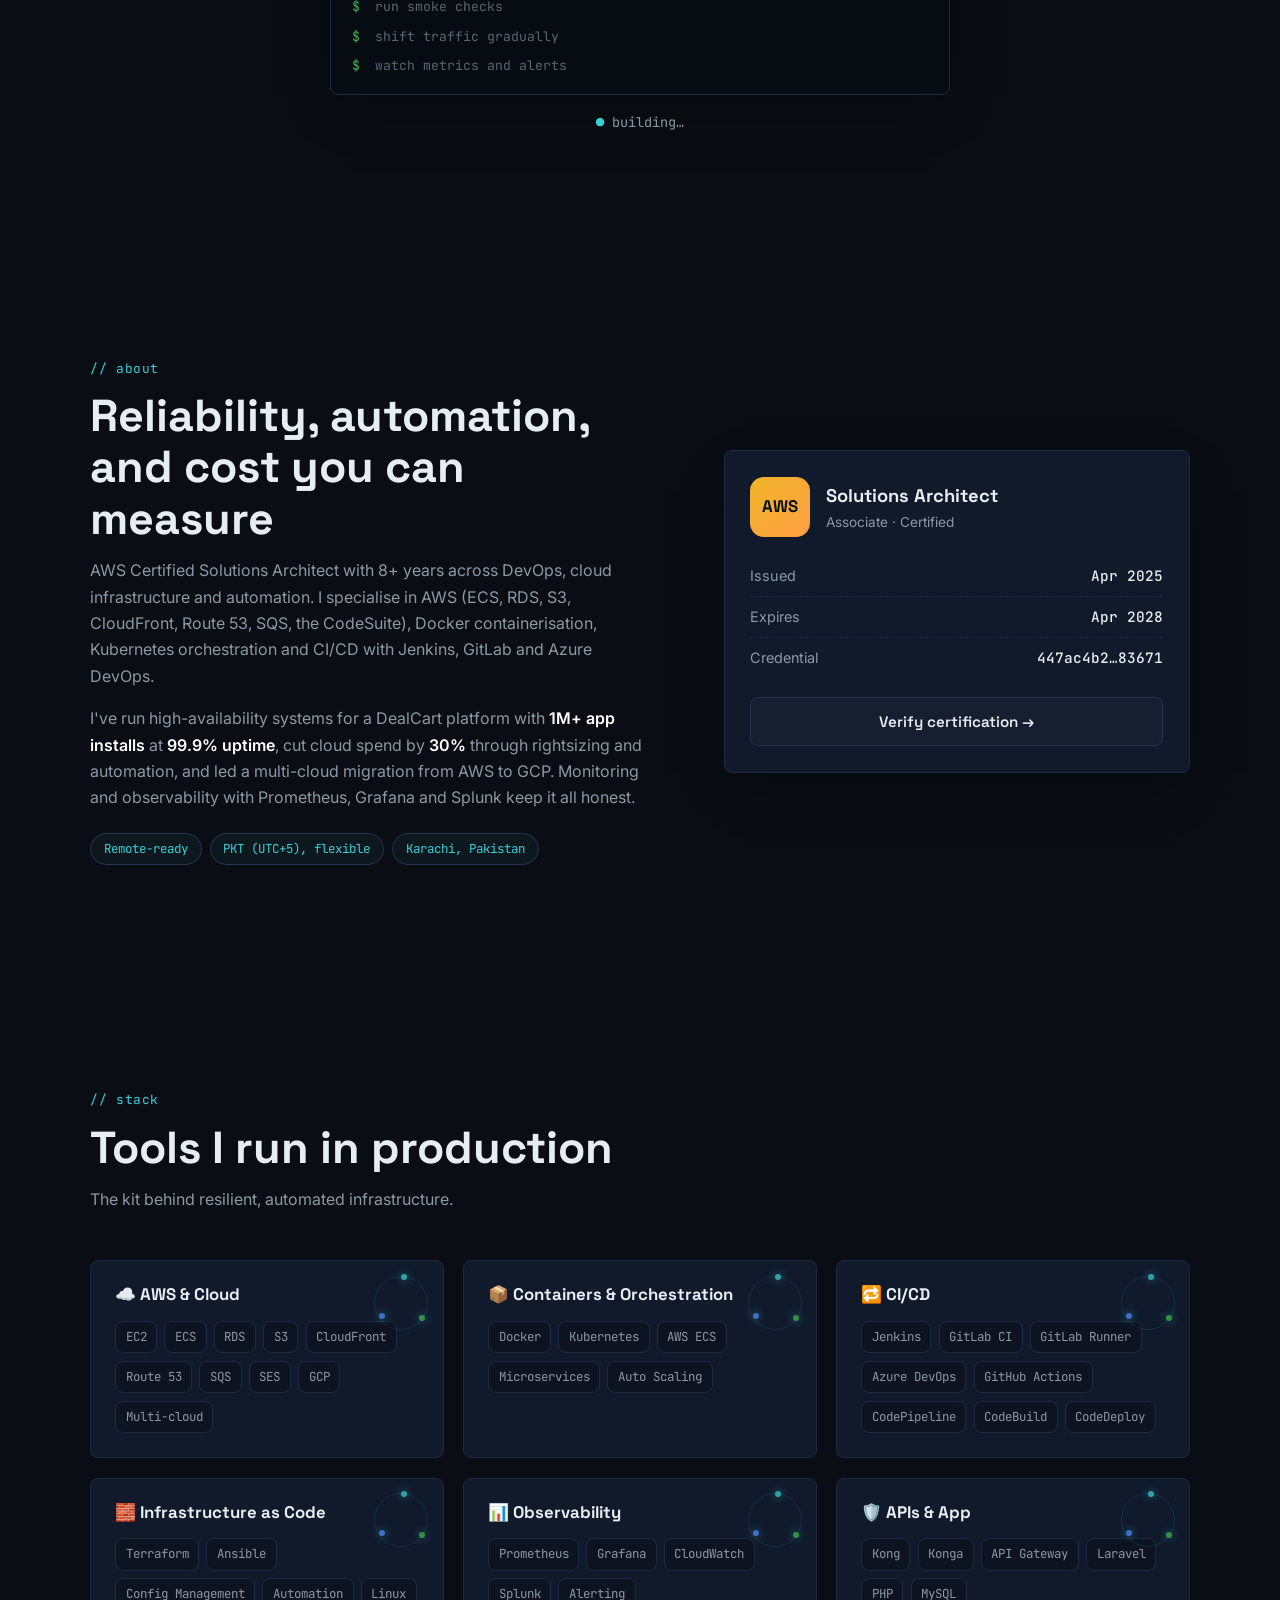
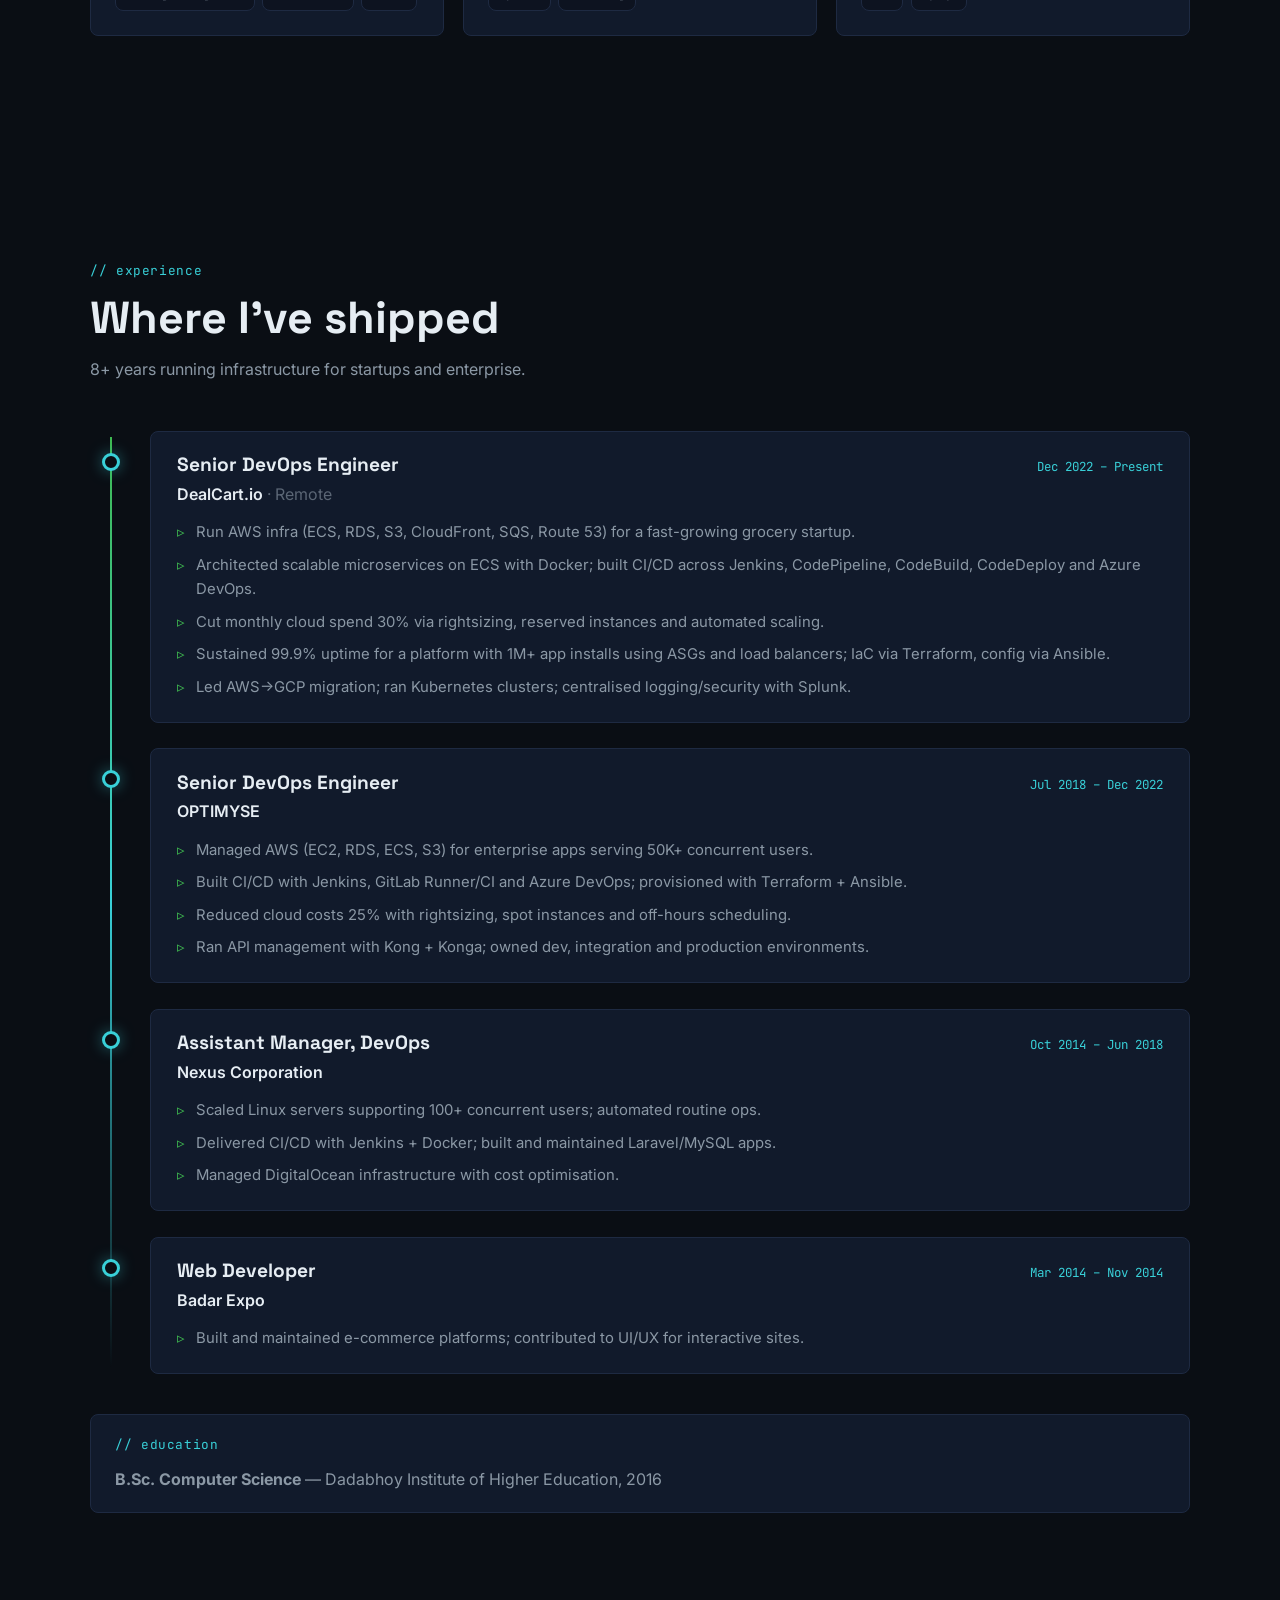
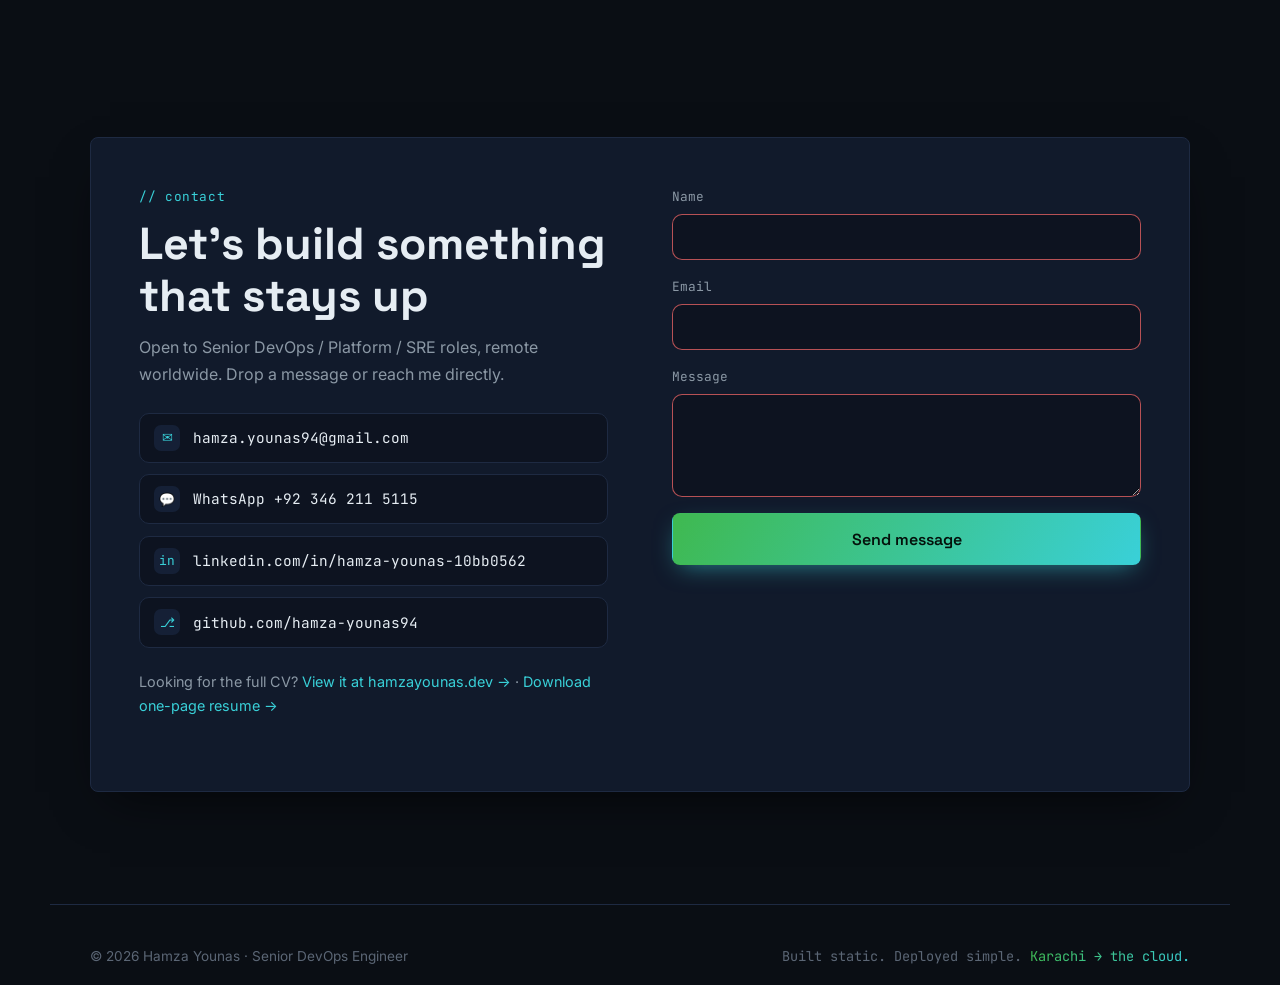
==== commit c36f42a7: "Fix desktop card rendering cache" ====
--- a/com/index.html
+++ b/com/index.html
@@ -30,7 +30,7 @@
 <link rel="preconnect" href="https://fonts.googleapis.com" />
 <link rel="preconnect" href="https://fonts.gstatic.com" crossorigin />
 <link href="https://fonts.googleapis.com/css2?family=Inter:wght@400;500;600;700&family=Space+Grotesk:wght@500;600;700&family=JetBrains+Mono:wght@400;500;700&display=swap" rel="stylesheet" />
-<link rel="stylesheet" href="assets/css/style.css" />
+<link rel="stylesheet" href="assets/css/style.css?v=20260817-2" />
 
 <script type="application/ld+json">
 {
@@ -505,6 +505,6 @@
   <p class="foot-built">Built static. Deployed simple. <span class="accent">Karachi → the cloud.</span></p>
 </footer>
 
-<script src="assets/js/main.js" defer></script>
+<script src="assets/js/main.js?v=20260817-2" defer></script>
 </body>
 </html>
--- a/com/assets/css/style.css
+++ b/com/assets/css/style.css
@@ -319,7 +319,7 @@
 .reveal.d1{transition-delay:.08s}.reveal.d2{transition-delay:.16s}.reveal.d3{transition-delay:.24s}
 
 /* ============ RESPONSIVE ============ */
-@media (max-width:900px){
+@media (max-width:1024px){
   .nav-links{display:none}
   .nav-cta{display:none}
   .nav-toggle{display:flex;margin-left:auto}
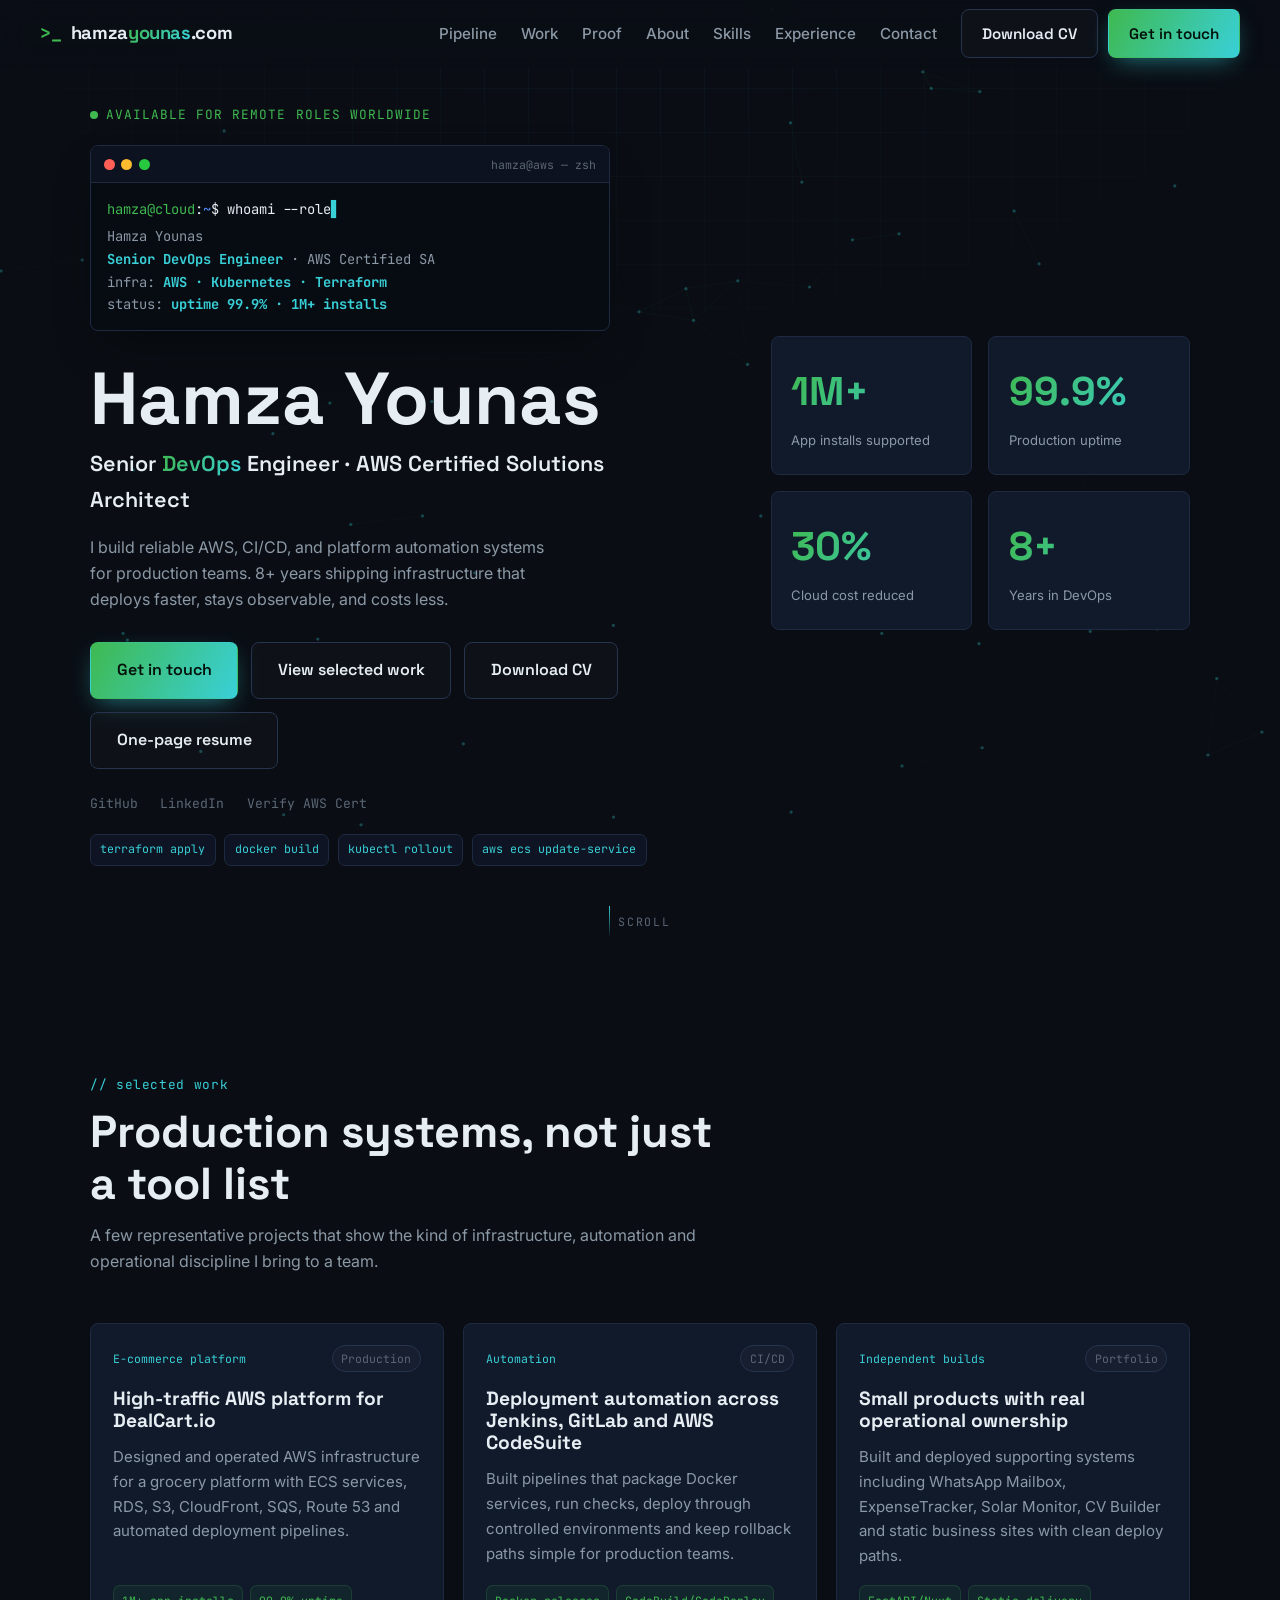
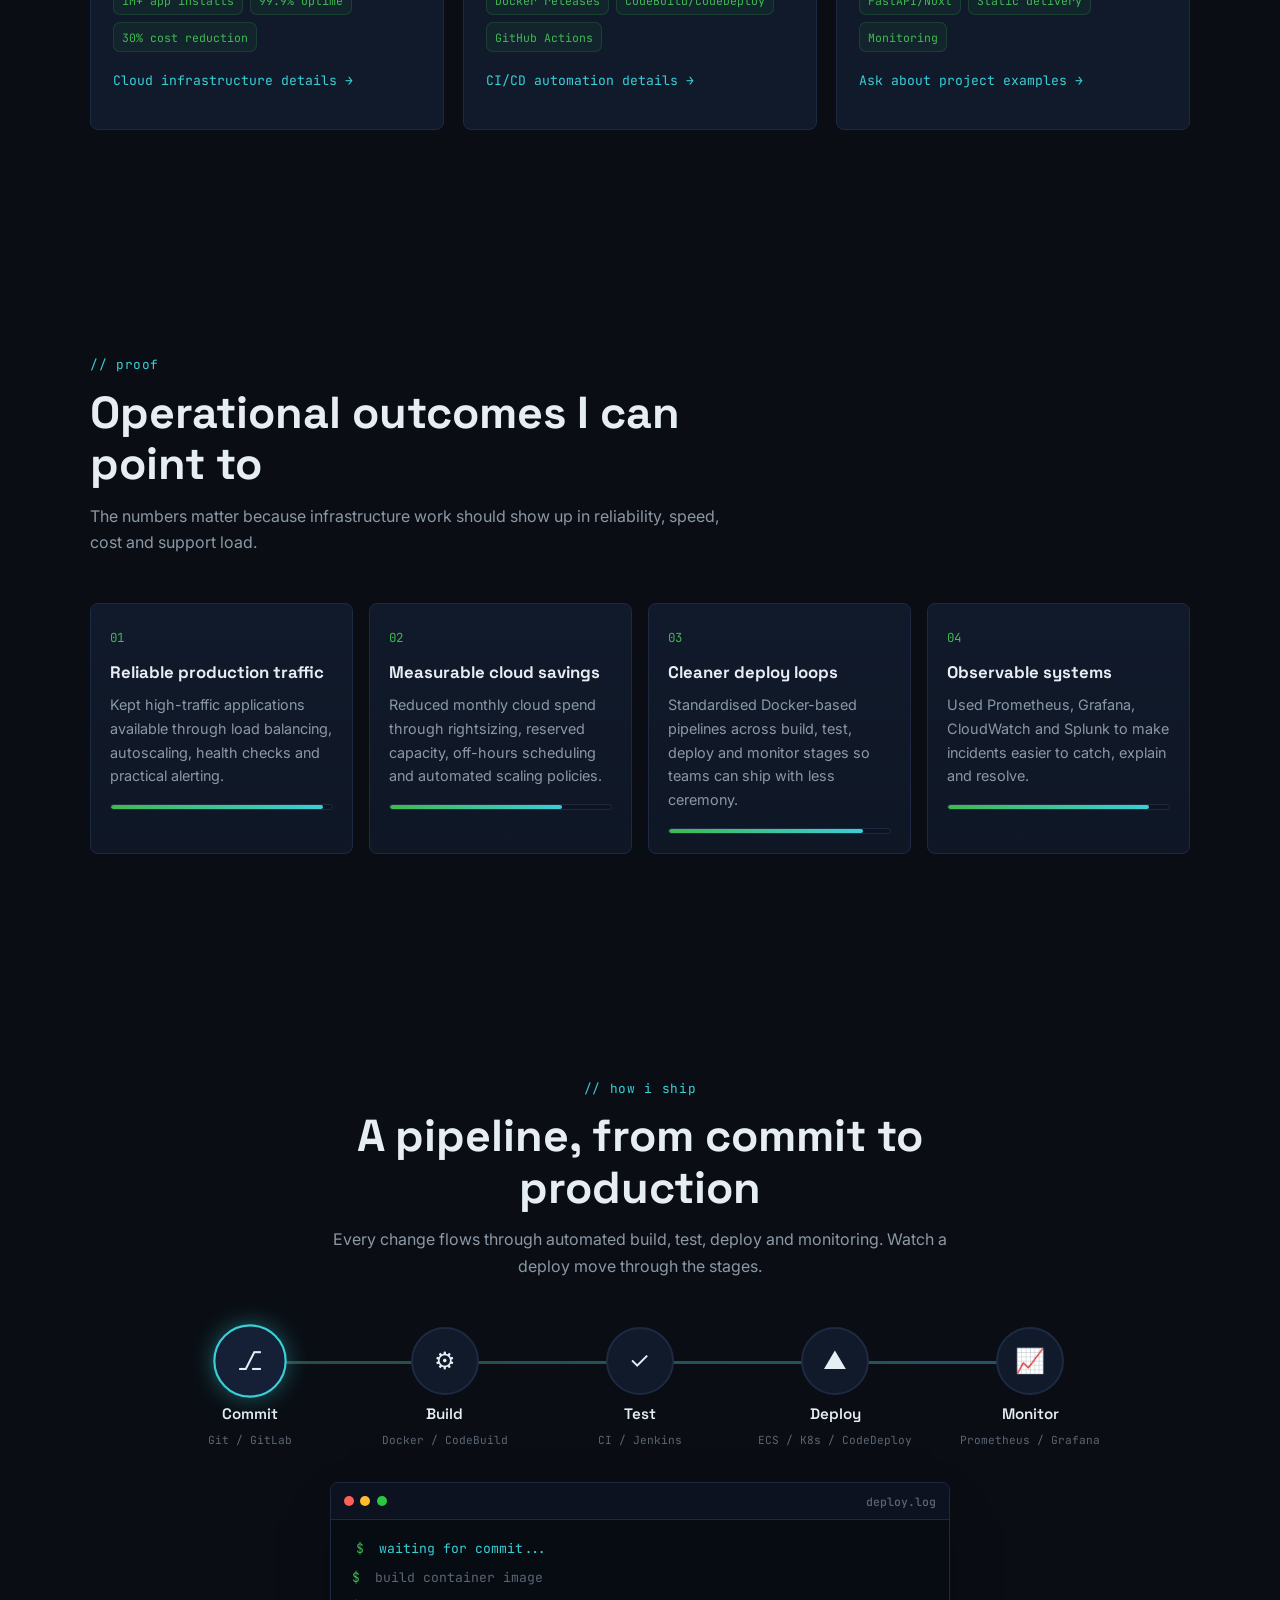
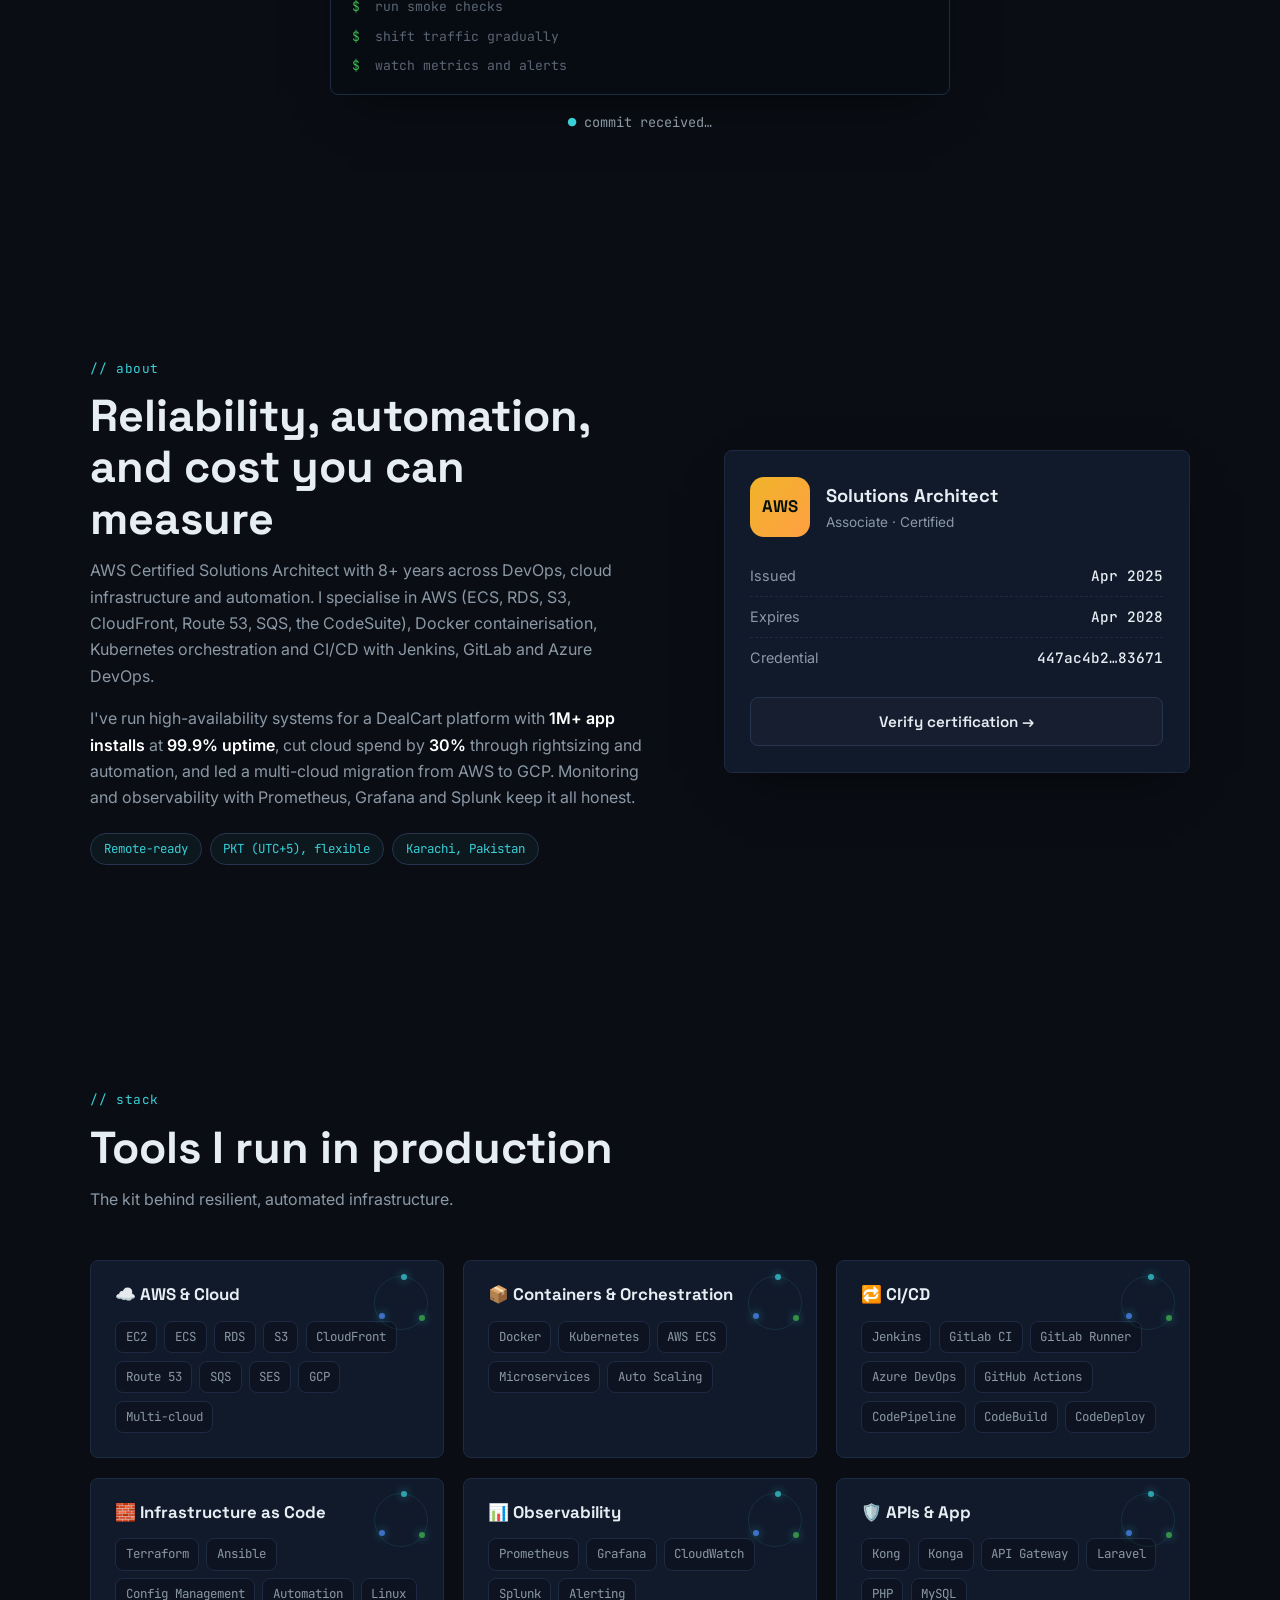
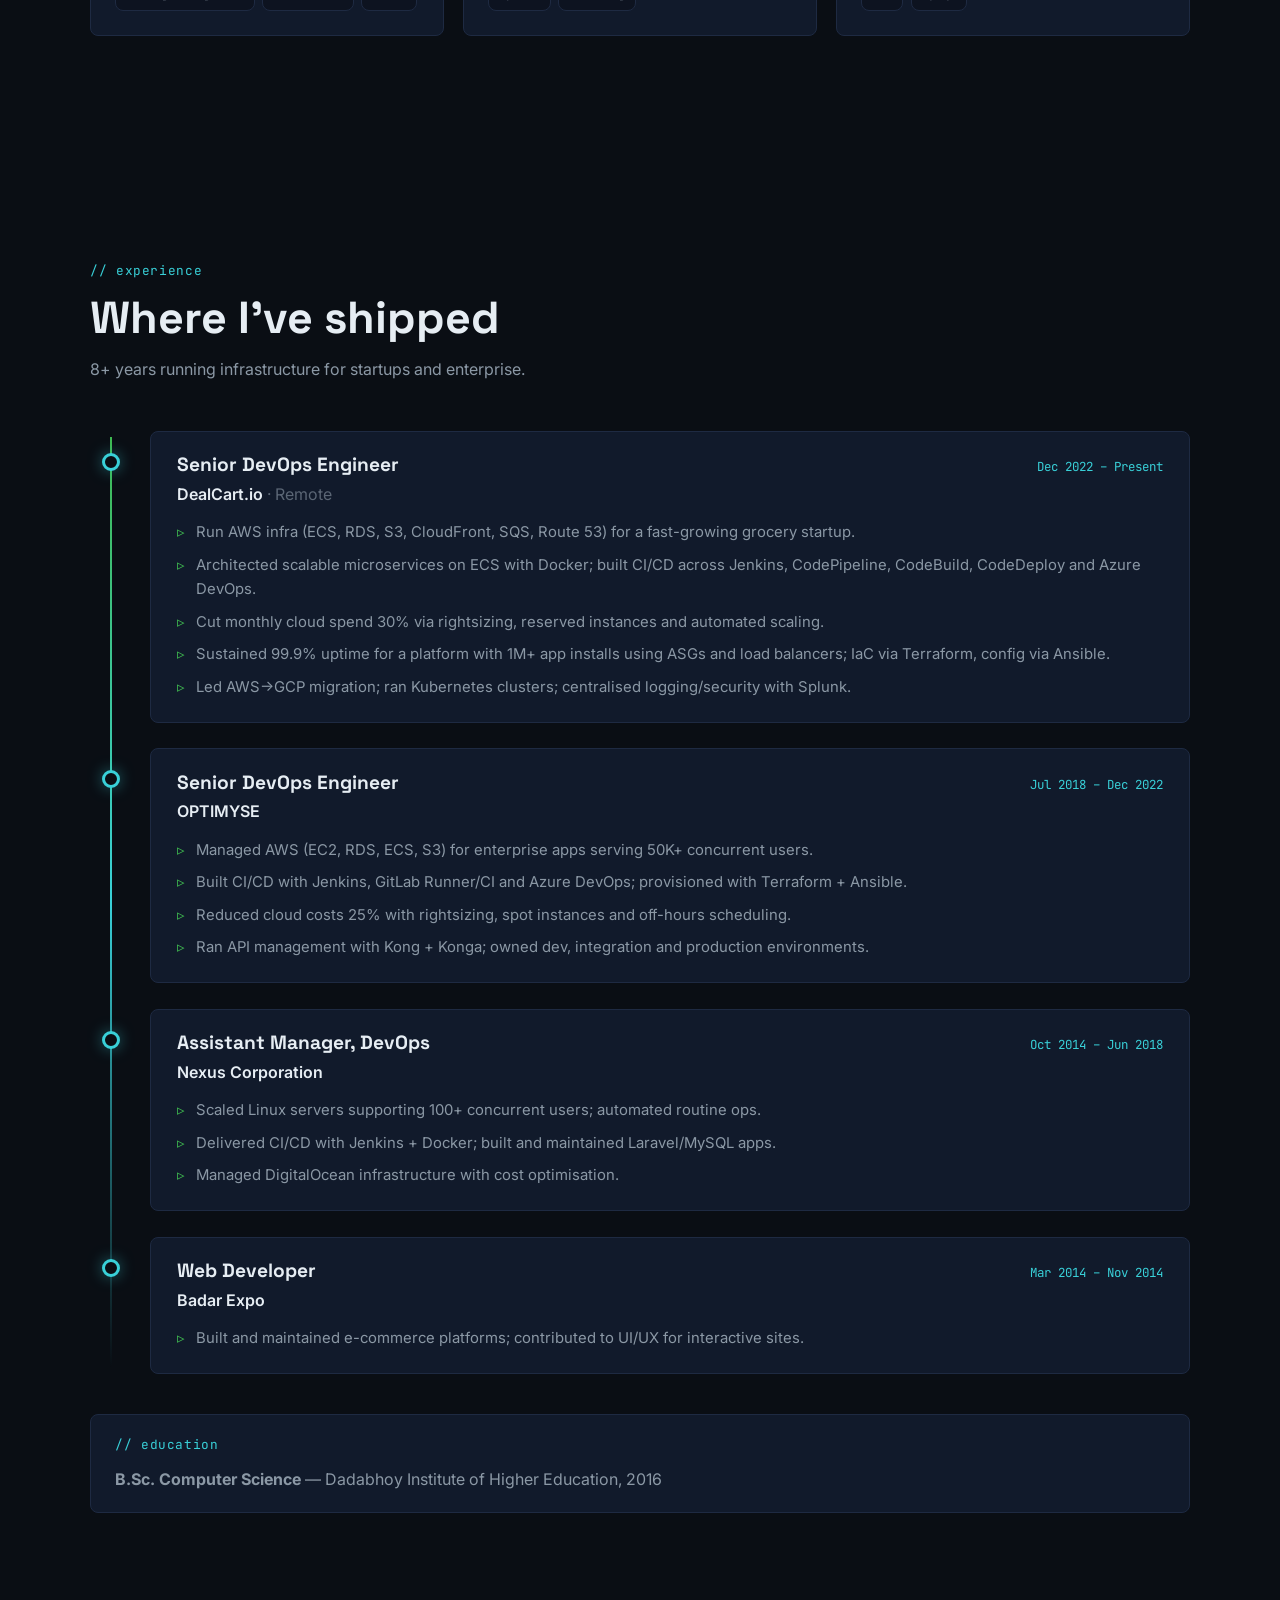
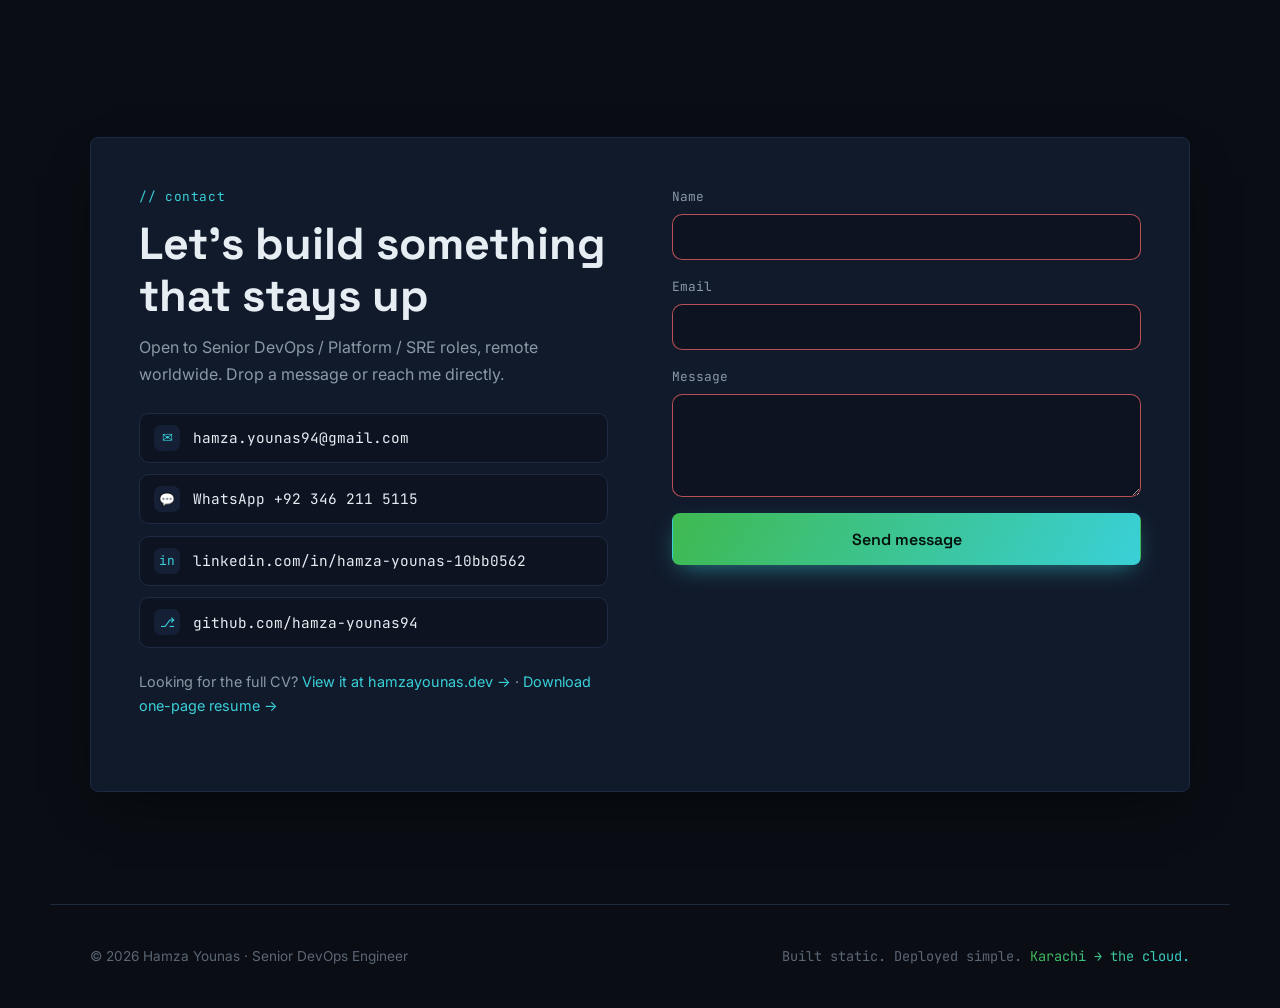
==== commit e1109618: "Keep hero metrics two-up on mobile" ====
--- a/com/index.html
+++ b/com/index.html
@@ -30,7 +30,7 @@
 <link rel="preconnect" href="https://fonts.googleapis.com" />
 <link rel="preconnect" href="https://fonts.gstatic.com" crossorigin />
 <link href="https://fonts.googleapis.com/css2?family=Inter:wght@400;500;600;700&family=Space+Grotesk:wght@500;600;700&family=JetBrains+Mono:wght@400;500;700&display=swap" rel="stylesheet" />
-<link rel="stylesheet" href="assets/css/style.css?v=20260817-2" />
+<link rel="stylesheet" href="assets/css/style.css?v=20260817-3" />
 
 <script type="application/ld+json">
 {
@@ -505,6 +505,6 @@
   <p class="foot-built">Built static. Deployed simple. <span class="accent">Karachi → the cloud.</span></p>
 </footer>
 
-<script src="assets/js/main.js?v=20260817-2" defer></script>
+<script src="assets/js/main.js?v=20260817-3" defer></script>
 </body>
 </html>
--- a/com/assets/css/style.css
+++ b/com/assets/css/style.css
@@ -341,7 +341,7 @@
   body,main,.hero,.section{max-width:100vw;overflow-x:hidden}
   .hero-inner,.hero-copy,.terminal,.hero-metrics{width:100%;max-width:100%}
   .hero-copy{max-width:350px}
-  .hero-metrics{grid-template-columns:1fr}
+  .hero-metrics{grid-template-columns:repeat(2,minmax(0,1fr));gap:.65rem;width:calc(100vw - 40px);max-width:calc(100vw - 40px)}
   .hero-actions .btn{width:100%}
   .hero{padding-left:20px;padding-right:20px}
   .hero-role{font-size:1rem;overflow-wrap:anywhere}
@@ -349,7 +349,9 @@
   .hero-title{font-size:2.45rem}
   .terminal-body{font-size:.78rem;overflow-wrap:anywhere}
   .tb-title{max-width:42%;overflow:hidden;text-overflow:ellipsis;white-space:nowrap}
-  .metric-card{padding:1rem}
+  .metric-card{padding:.9rem .85rem;min-height:108px;width:100%;max-width:100%}
+  .metric-num{font-size:clamp(1.8rem,10vw,2.25rem)}
+  .metric-label{font-size:.78rem}
   .command-cloud{display:none}
   .skill-orbit{display:none}
   .mini-proof{grid-template-columns:1fr}
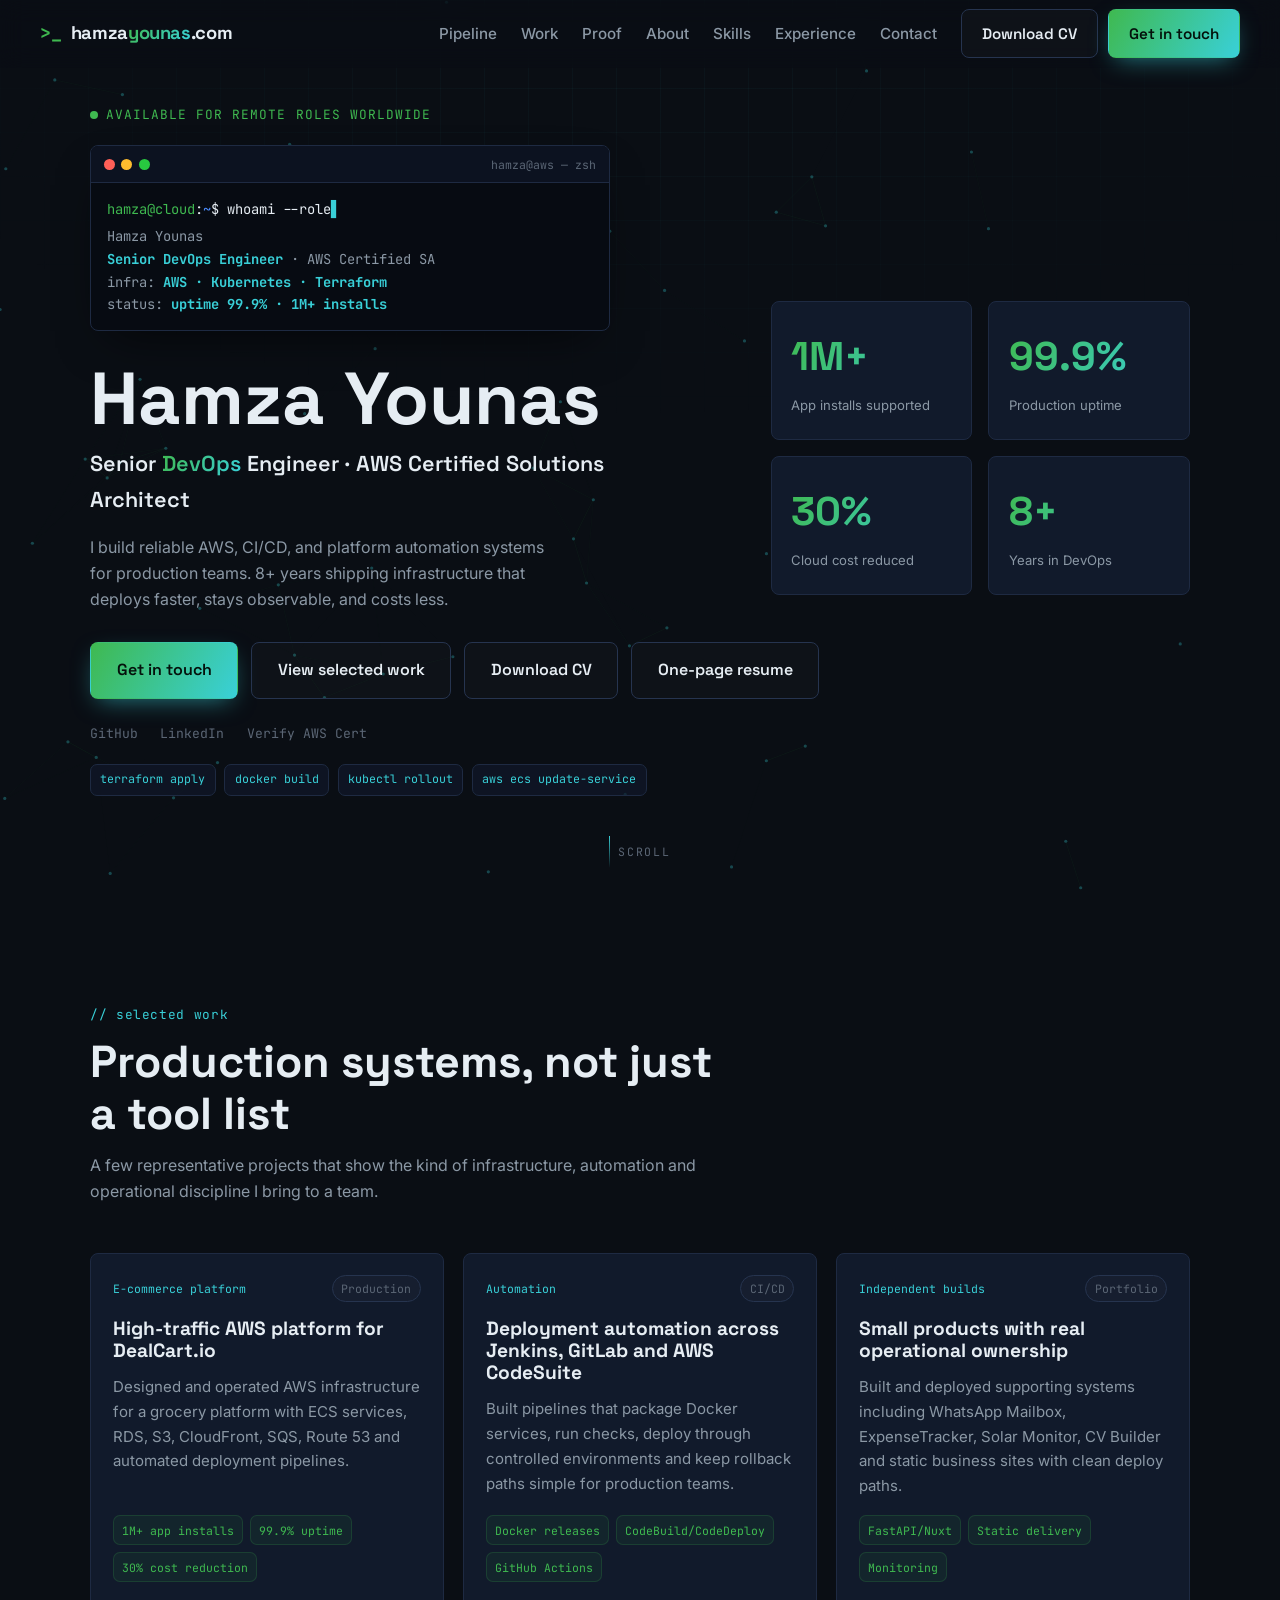
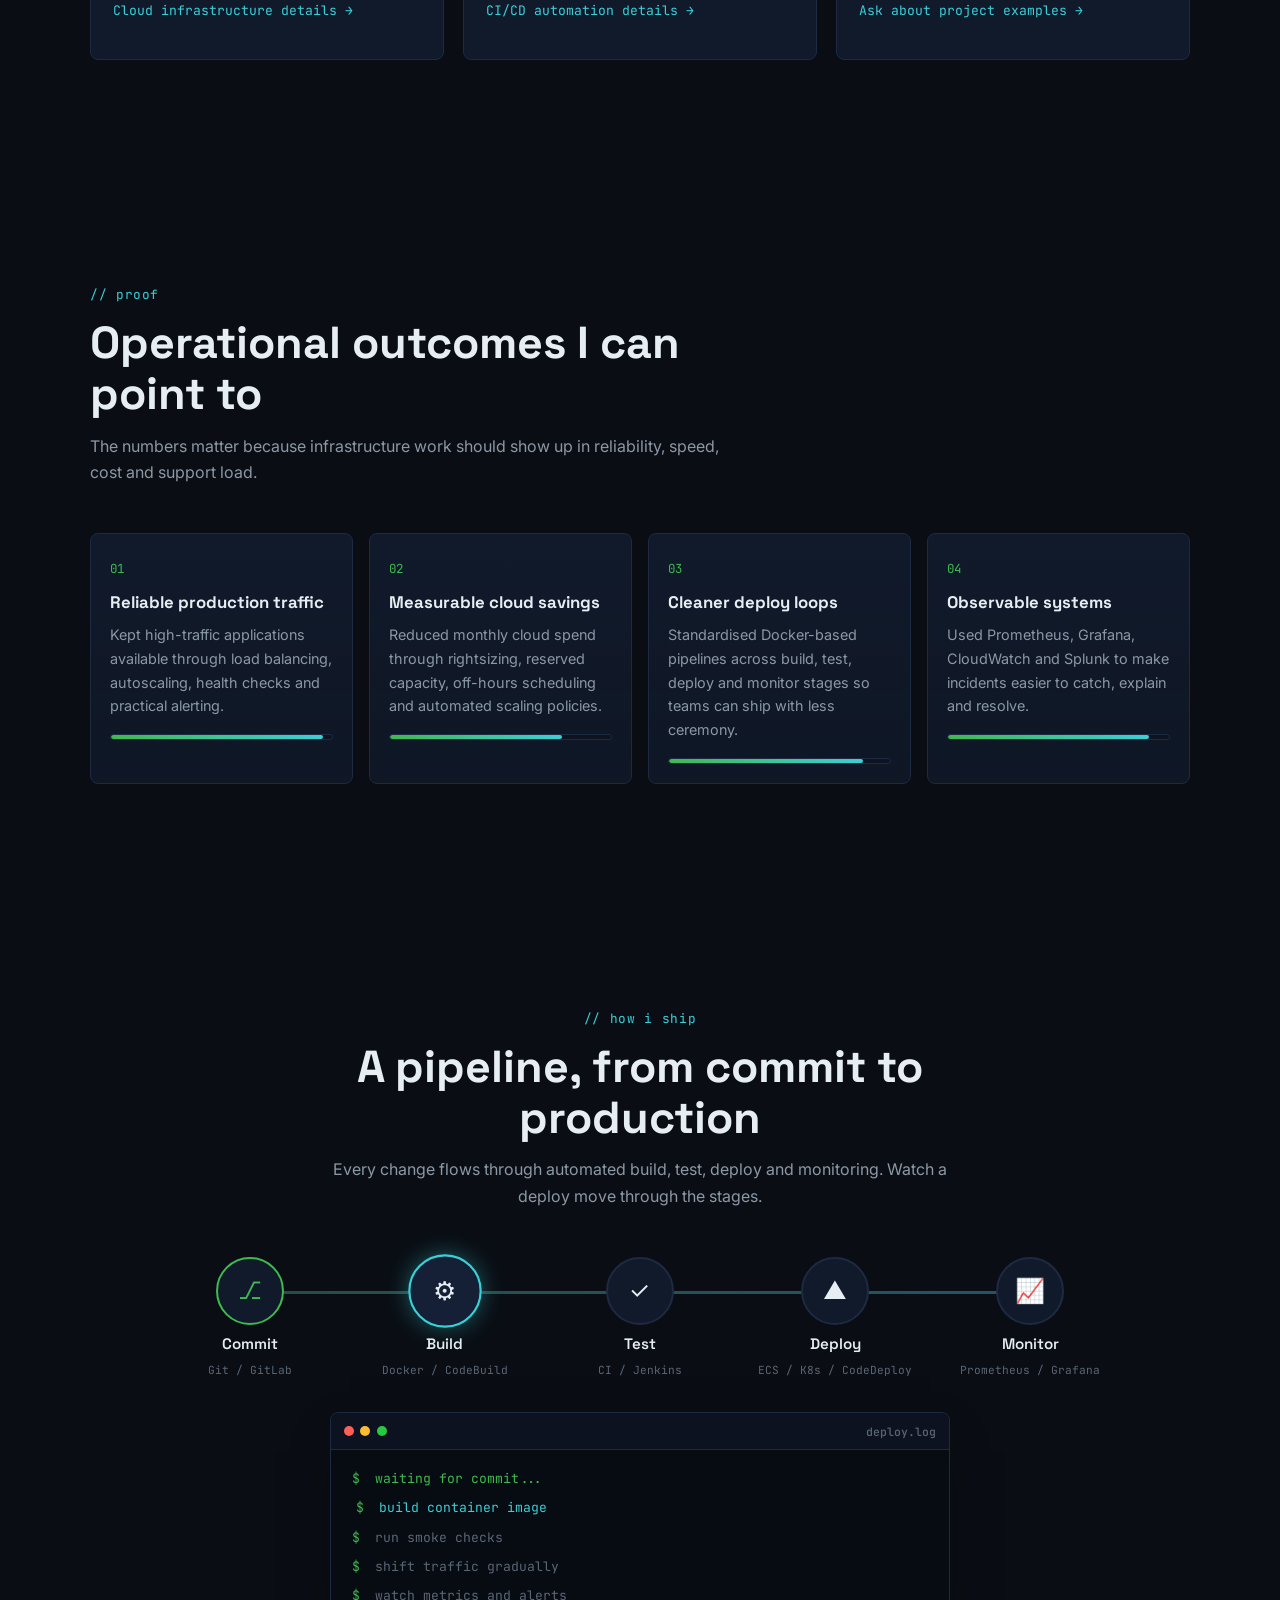
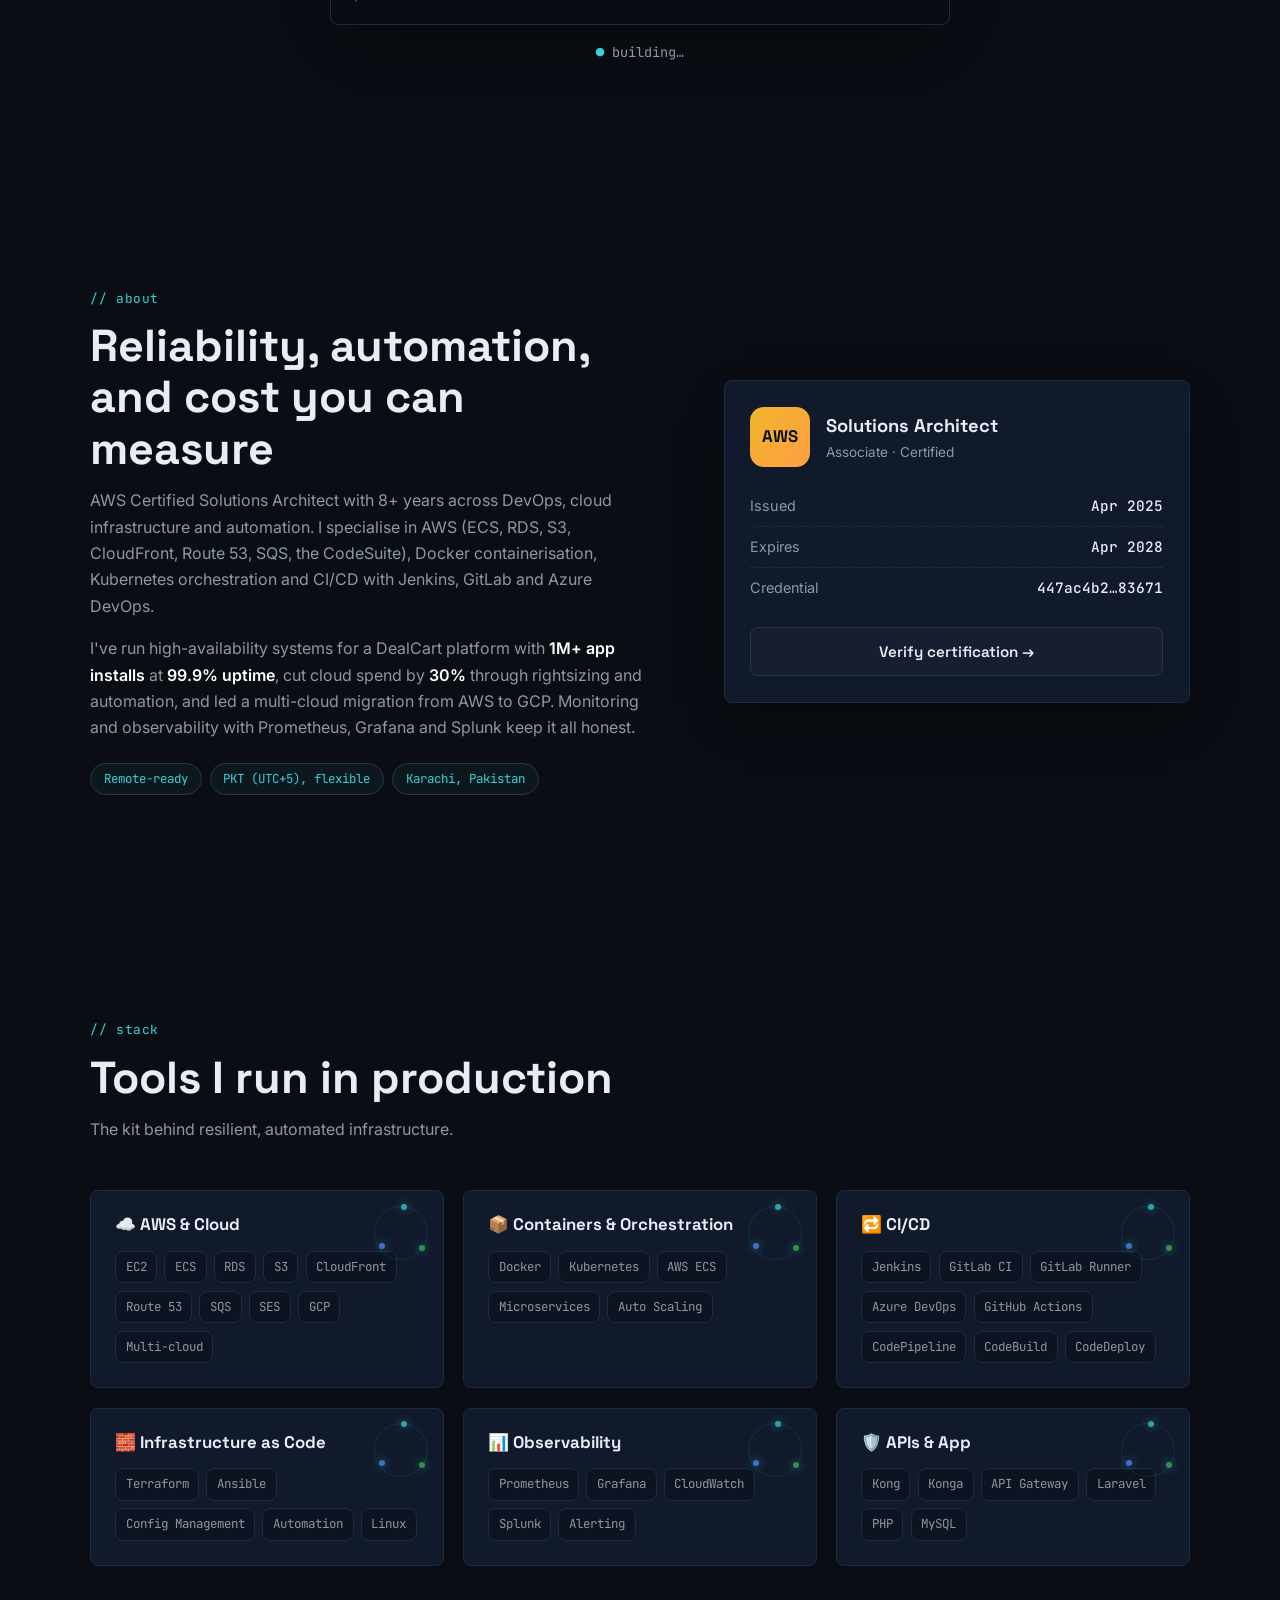
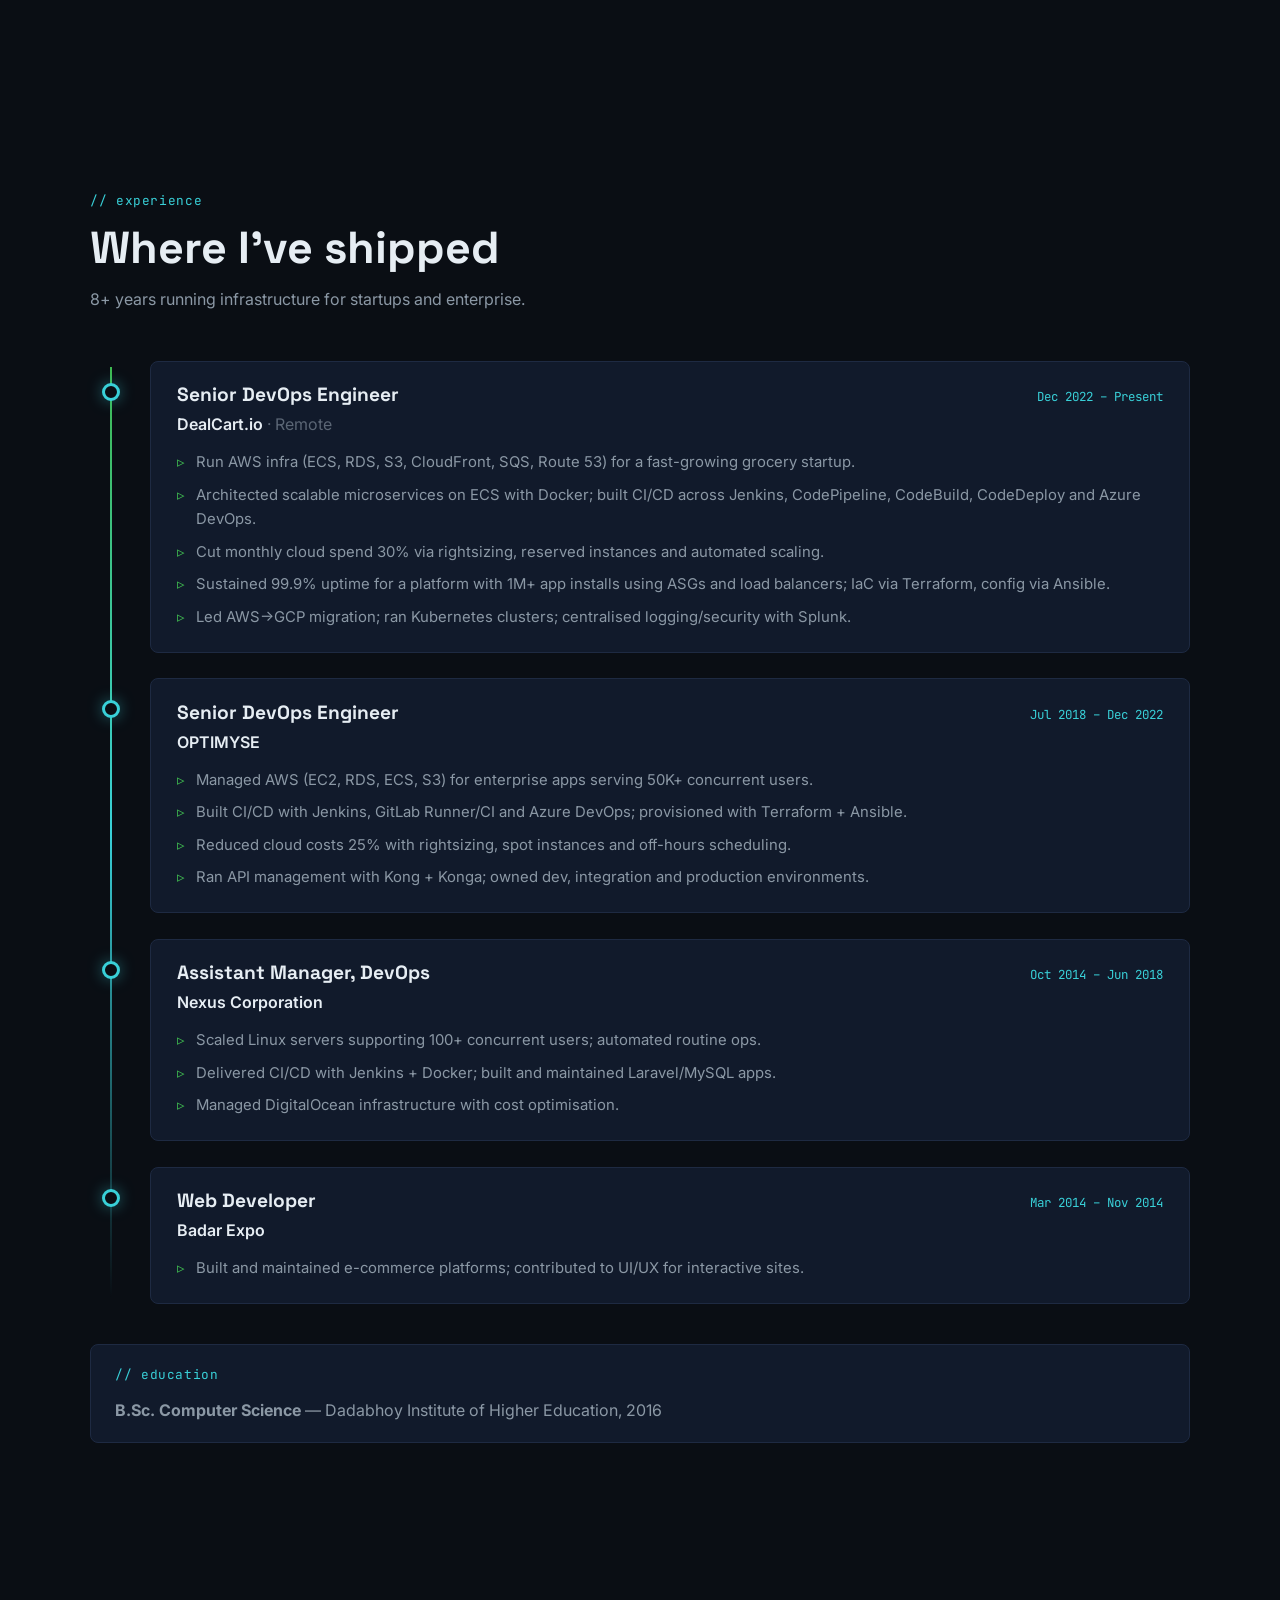
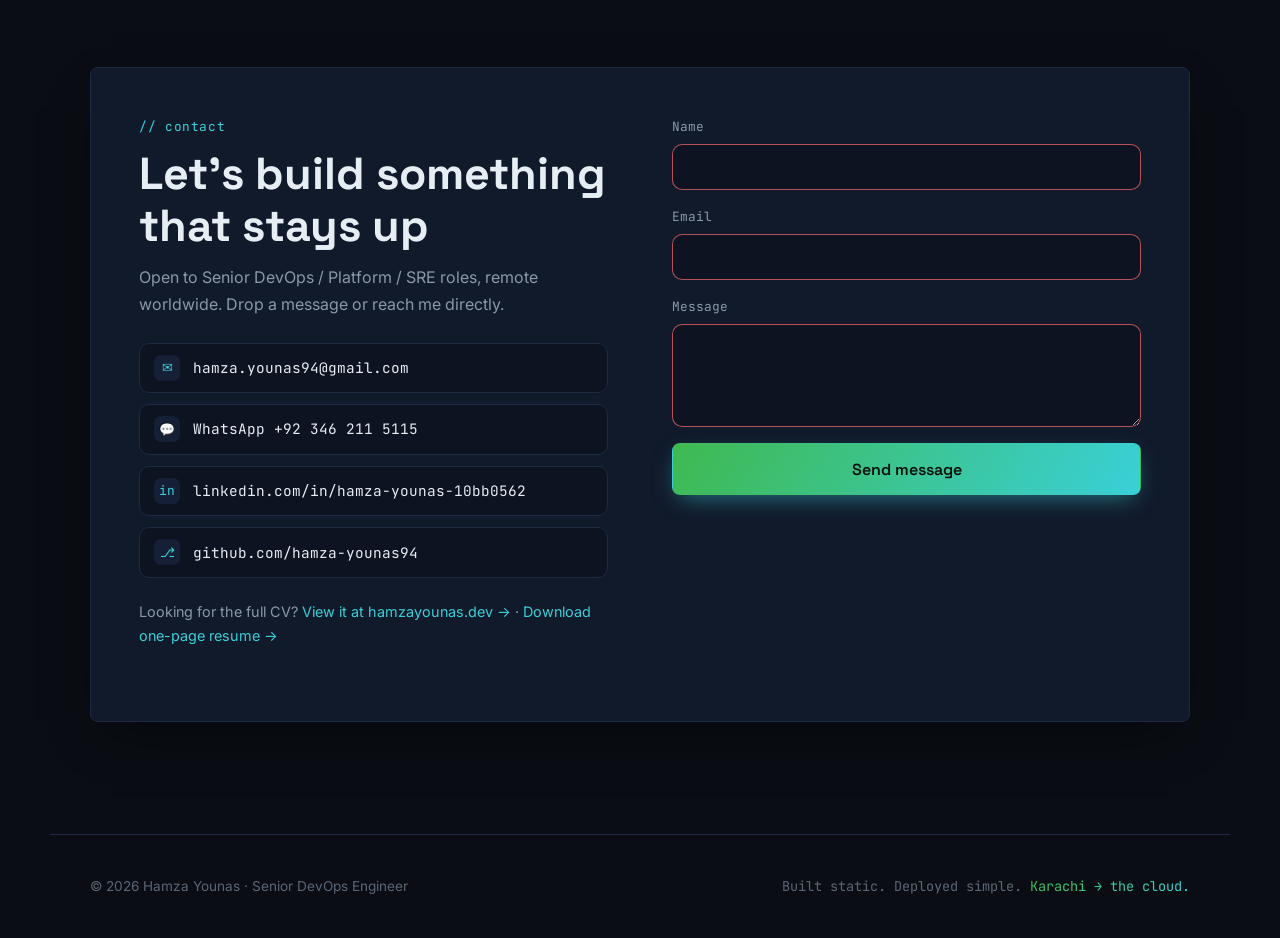
==== commit 81b2924a: "Polish responsive portfolio layout" ====
--- a/com/index.html
+++ b/com/index.html
@@ -30,7 +30,7 @@
 <link rel="preconnect" href="https://fonts.googleapis.com" />
 <link rel="preconnect" href="https://fonts.gstatic.com" crossorigin />
 <link href="https://fonts.googleapis.com/css2?family=Inter:wght@400;500;600;700&family=Space+Grotesk:wght@500;600;700&family=JetBrains+Mono:wght@400;500;700&display=swap" rel="stylesheet" />
-<link rel="stylesheet" href="assets/css/style.css?v=20260817-3" />
+<link rel="stylesheet" href="assets/css/style.css?v=20260817-4" />
 
 <script type="application/ld+json">
 {
@@ -505,6 +505,6 @@
   <p class="foot-built">Built static. Deployed simple. <span class="accent">Karachi → the cloud.</span></p>
 </footer>
 
-<script src="assets/js/main.js?v=20260817-3" defer></script>
+<script src="assets/js/main.js?v=20260817-4" defer></script>
 </body>
 </html>
--- a/com/assets/css/style.css
+++ b/com/assets/css/style.css
@@ -126,7 +126,7 @@
 .hero-title{font-size:clamp(2.6rem,7vw,4.6rem);margin-bottom:.3rem}
 .hero-role{font-family:var(--head);font-size:clamp(1rem,2.4vw,1.35rem);color:var(--ink);font-weight:600;margin-bottom:1rem;max-width:100%}
 .hero-lead{color:var(--muted);max-width:46ch;margin-bottom:1.8rem}
-.hero-actions{display:flex;gap:.8rem;flex-wrap:wrap;margin-bottom:1.5rem}
+.hero-actions{display:grid;grid-template-columns:repeat(4,max-content);gap:.8rem;margin-bottom:1.5rem}
 .hero-social{display:flex;gap:1.4rem;font-family:var(--mono);font-size:.82rem}
 .hero-social a{color:var(--faint);transition:color .2s;position:relative}
 .hero-social a:hover{color:var(--cyan)}
@@ -136,7 +136,7 @@
 @keyframes floatcmd{0%,100%{transform:translateY(0);border-color:var(--line)}50%{transform:translateY(-7px);border-color:rgba(57,208,216,.55)}}
 
 /* metrics */
-.hero-metrics{display:grid;grid-template-columns:1fr 1fr;gap:1rem}
+.hero-metrics{display:grid;grid-template-columns:repeat(2,minmax(0,1fr));gap:1rem}
 .metric-card{background:var(--panel);border:1px solid var(--line);border-radius:var(--radius);padding:1.4rem 1.2rem;position:relative;overflow:hidden;min-width:0;transition:transform .25s ease,border-color .25s ease}
 .metric-card::before{content:"";position:absolute;inset:0;background:var(--grad-soft);opacity:0;transition:opacity .3s}
 .metric-card:hover{transform:translateY(-4px);border-color:var(--line-2)}
@@ -157,7 +157,7 @@
 
 /* ============ SELECTED WORK ============ */
 .work-section{padding-top:clamp(4rem,8vw,6rem)}
-.case-grid{display:grid;grid-template-columns:repeat(3,1fr);gap:1.2rem}
+.case-grid{display:grid;grid-template-columns:repeat(3,minmax(0,1fr));gap:1.2rem}
 .case-card{background:var(--panel);border:1px solid var(--line);border-radius:var(--radius);padding:1.35rem;display:flex;flex-direction:column;min-height:340px;transition:transform .25s ease,border-color .25s ease}
 .case-card::after{content:"";height:2px;width:0;background:var(--grad);border-radius:2px;margin-top:.9rem;transition:width .35s ease}
 .case-card:hover{transform:translateY(-4px);border-color:var(--line-2)}
@@ -173,7 +173,7 @@
 .case-card a:hover{text-decoration:underline}
 
 /* ============ PROOF ============ */
-.proof-grid{display:grid;grid-template-columns:repeat(4,1fr);gap:1rem}
+.proof-grid{display:grid;grid-template-columns:repeat(4,minmax(0,1fr));gap:1rem}
 .proof-card{background:linear-gradient(180deg,var(--panel),rgba(17,26,43,.78));border:1px solid var(--line);border-radius:var(--radius);padding:1.2rem;min-height:210px}
 .proof-card span{font-family:var(--mono);font-size:.78rem;color:var(--green)}
 .proof-card h3{font-size:1.05rem;margin:.8rem 0 .7rem}
@@ -234,7 +234,7 @@
 .cert-meta b{font-family:var(--mono);color:var(--ink);font-weight:500}
 
 /* ============ SKILLS ============ */
-.skill-grid{display:grid;grid-template-columns:repeat(3,1fr);gap:1.2rem}
+.skill-grid{display:grid;grid-template-columns:repeat(3,minmax(0,1fr));gap:1.2rem}
 .skill-card{background:var(--panel);border:1px solid var(--line);border-radius:var(--radius);padding:1.5rem;transition:transform .25s ease,border-color .25s ease;position:relative;overflow:hidden}
 .skill-card:hover{transform:translateY(-4px);border-color:var(--line-2)}
 .skill-card h3{font-size:1.05rem;margin-bottom:1rem}
@@ -328,7 +328,12 @@
   .nav.open .nav-toggle span:nth-child(1){transform:translateY(7px) rotate(45deg)}
   .nav.open .nav-toggle span:nth-child(2){opacity:0}
   .nav.open .nav-toggle span:nth-child(3){transform:translateY(-7px) rotate(-45deg)}
+  .hero{min-height:auto;justify-content:flex-start;padding-top:96px;padding-bottom:56px}
   .hero-inner{grid-template-columns:1fr}
+  .hero-copy{max-width:760px}
+  .hero-metrics{max-width:720px}
+  .hero-actions{grid-template-columns:repeat(2,minmax(0,1fr));max-width:620px}
+  .hero-actions .btn{width:100%}
   .zig-row,.contact-grid{grid-template-columns:1fr}
   .zig:nth-of-type(even) .zig-row{direction:ltr}
   .skill-grid,.case-grid{grid-template-columns:1fr 1fr}
@@ -336,13 +341,38 @@
   .page-layout{grid-template-columns:1fr}
   .side-panel{position:static}
 }
+@media (max-width:760px){
+  .section{padding:4.5rem 20px}
+  .sec-head{margin-bottom:2rem}
+  .hero{padding-top:92px}
+  .hero-inner{gap:1.8rem}
+  .hero-title{font-size:clamp(2.5rem,11vw,4rem)}
+  .hero-lead{font-size:.98rem}
+  .terminal{margin-bottom:1.35rem}
+  .hero-metrics{gap:.8rem}
+  .metric-card{padding:1rem;min-height:116px}
+  .metric-label{font-size:.8rem}
+  .case-grid,.skill-grid,.proof-grid{grid-template-columns:1fr}
+  .case-card{min-height:auto}
+  .proof-card{min-height:auto}
+  .pl-stages{gap:.45rem}
+  .pl-icon{width:54px;height:54px;font-size:1.15rem}
+  .pl-name{font-size:.78rem}
+  .pl-tool{display:none}
+  .pl-line{top:27px;left:9%;right:9%}
+  .timeline::before{left:12px}
+  .tl-item{padding-left:40px}
+  .tl-node{left:4px}
+}
 @media (max-width:600px){
   .skill-grid,.case-grid,.proof-grid{grid-template-columns:1fr}
-  body,main,.hero,.section{max-width:100vw;overflow-x:hidden}
+  body,main,.hero,.section{max-width:100%;overflow-x:hidden}
   .hero-inner,.hero-copy,.terminal,.hero-metrics{width:100%;max-width:100%}
-  .hero-copy{max-width:350px}
-  .hero-metrics{grid-template-columns:repeat(2,minmax(0,1fr));gap:.65rem;width:calc(100vw - 40px);max-width:calc(100vw - 40px)}
-  .hero-actions .btn{width:100%}
+  .hero-inner{max-width:330px;margin:0}
+  .hero-actions{grid-template-columns:1fr 1fr}
+  .hero-actions .btn{width:100%;min-height:56px;padding:.75rem .7rem;white-space:normal;text-align:center}
+  .hero-actions .btn-solid{grid-column:1 / -1}
+  .hero-metrics{grid-template-columns:repeat(2,minmax(0,1fr));gap:.65rem}
   .hero{padding-left:20px;padding-right:20px}
   .hero-role{font-size:1rem;overflow-wrap:anywhere}
   .hero-lead{max-width:100%;overflow-wrap:anywhere}
@@ -362,6 +392,20 @@
   .tl-head{flex-direction:column}
   .footer{flex-direction:column}
 }
+@media (max-width:380px){
+  .brand{font-size:1rem}
+  .hero{padding-left:16px;padding-right:16px}
+  .hero-title{font-size:2.2rem}
+  .hero-actions{grid-template-columns:1fr}
+  .hero-actions .btn-solid{grid-column:auto}
+  .hero-social{gap:1rem;font-size:.76rem}
+  .hero-metrics{gap:.55rem}
+  .metric-card{padding:.8rem .7rem}
+  .metric-num{font-size:1.75rem}
+  .metric-label{font-size:.72rem}
+  .pl-name{font-size:.68rem}
+  #deployLog{font-size:.76rem;padding:.75rem}
+}
 
 /* ============ REDUCED MOTION ============ */
 @media (prefers-reduced-motion:reduce){
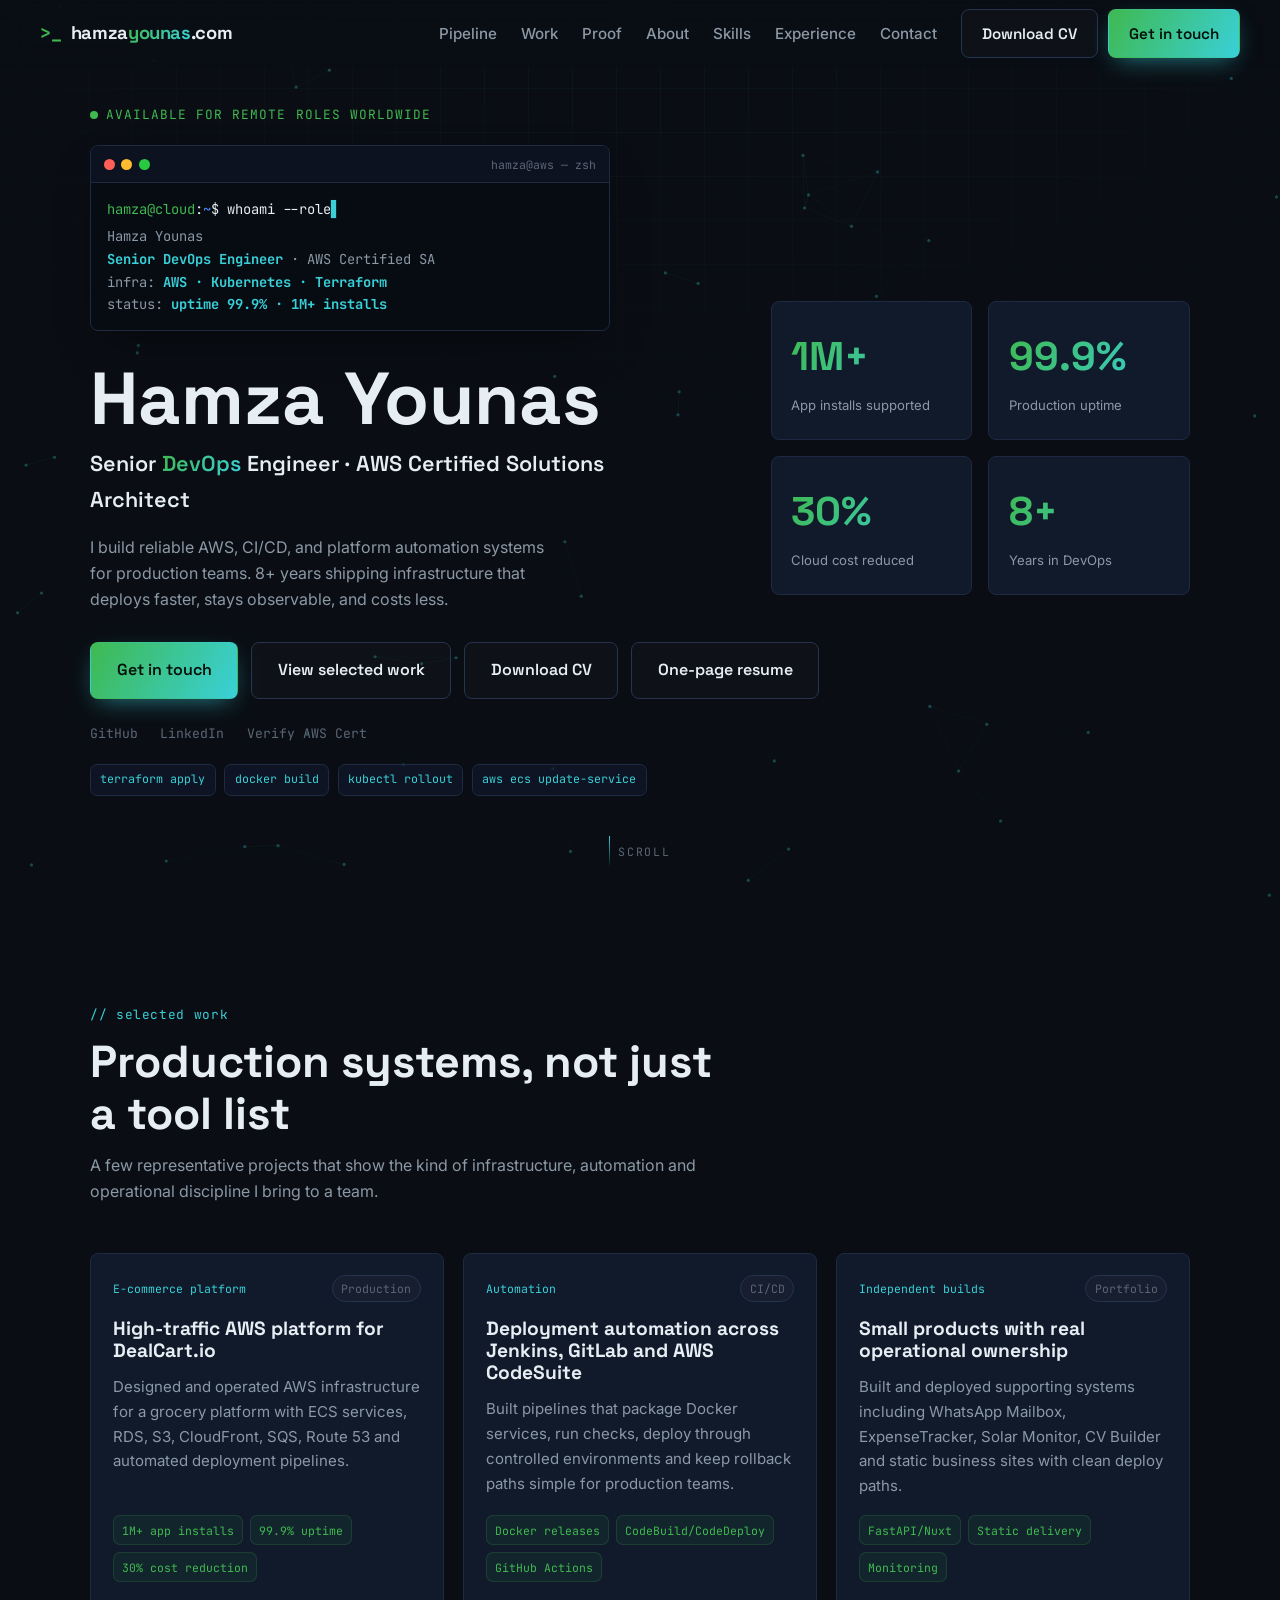
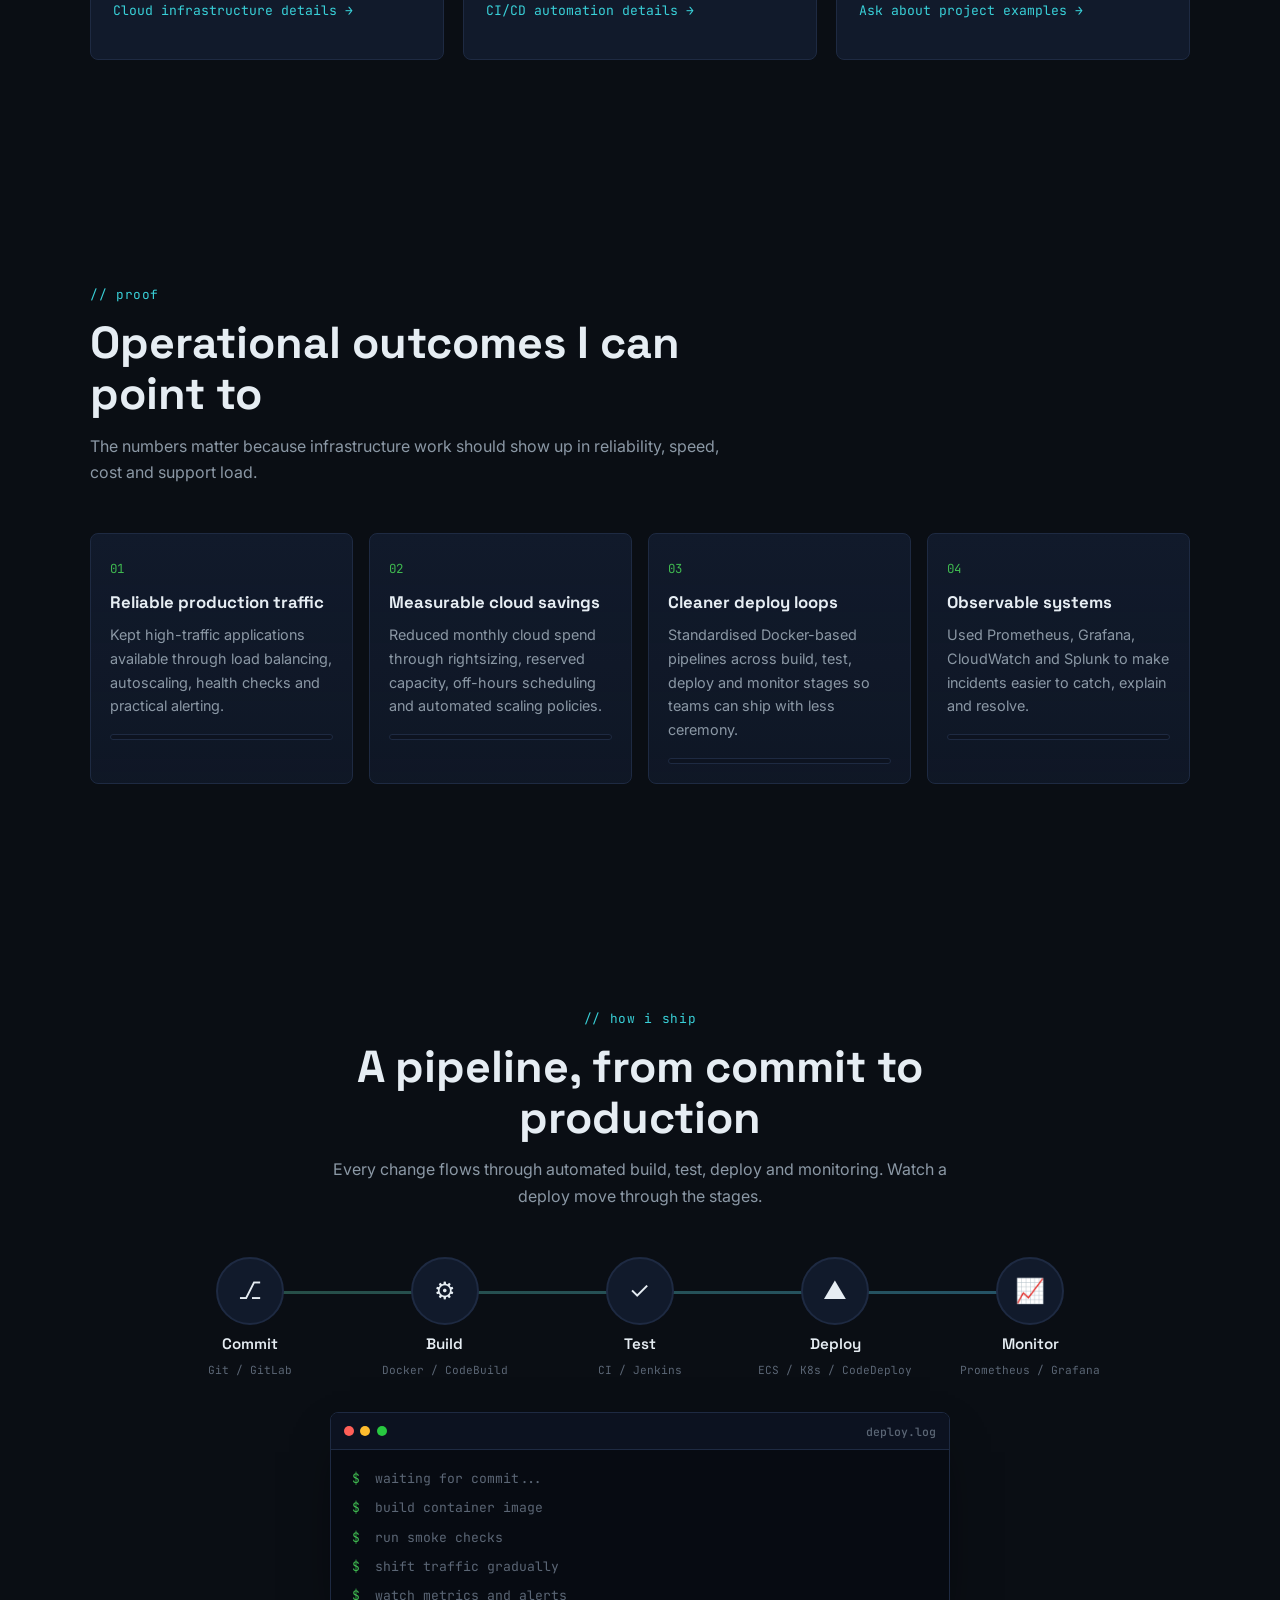
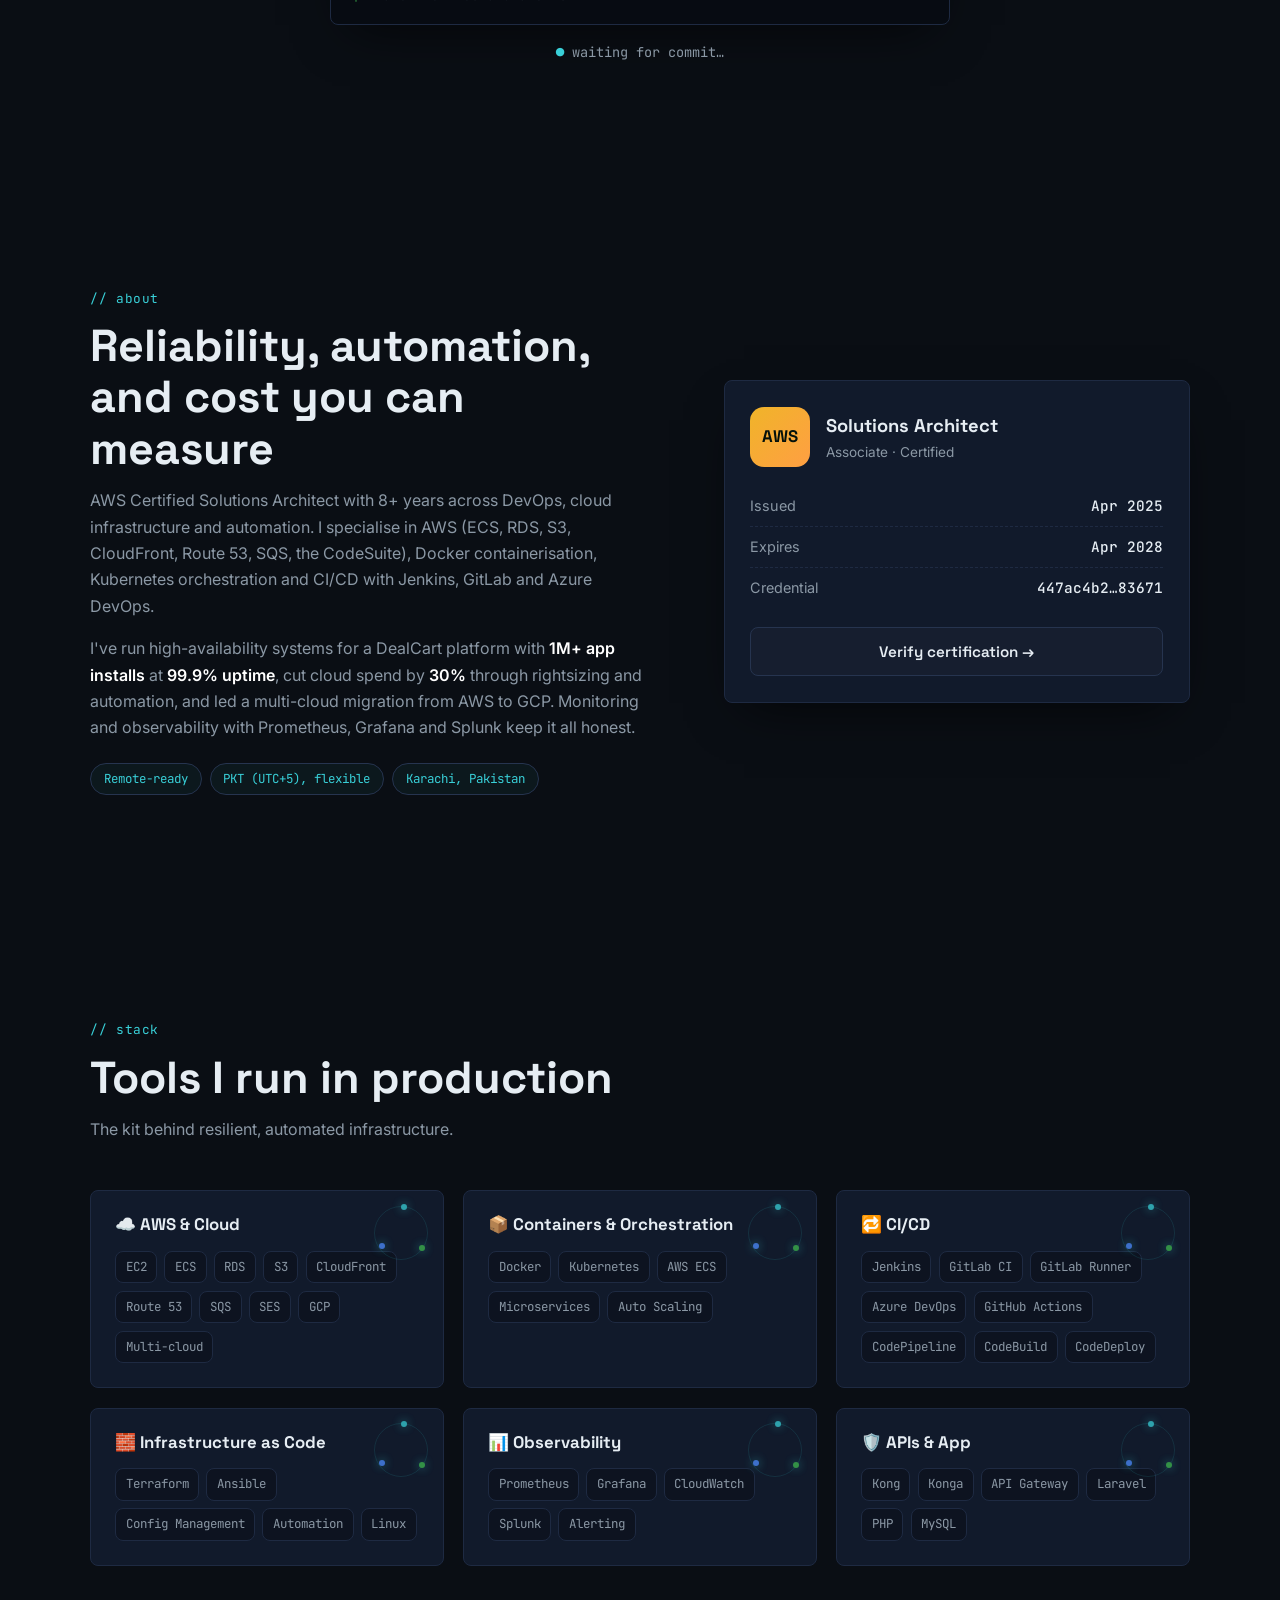
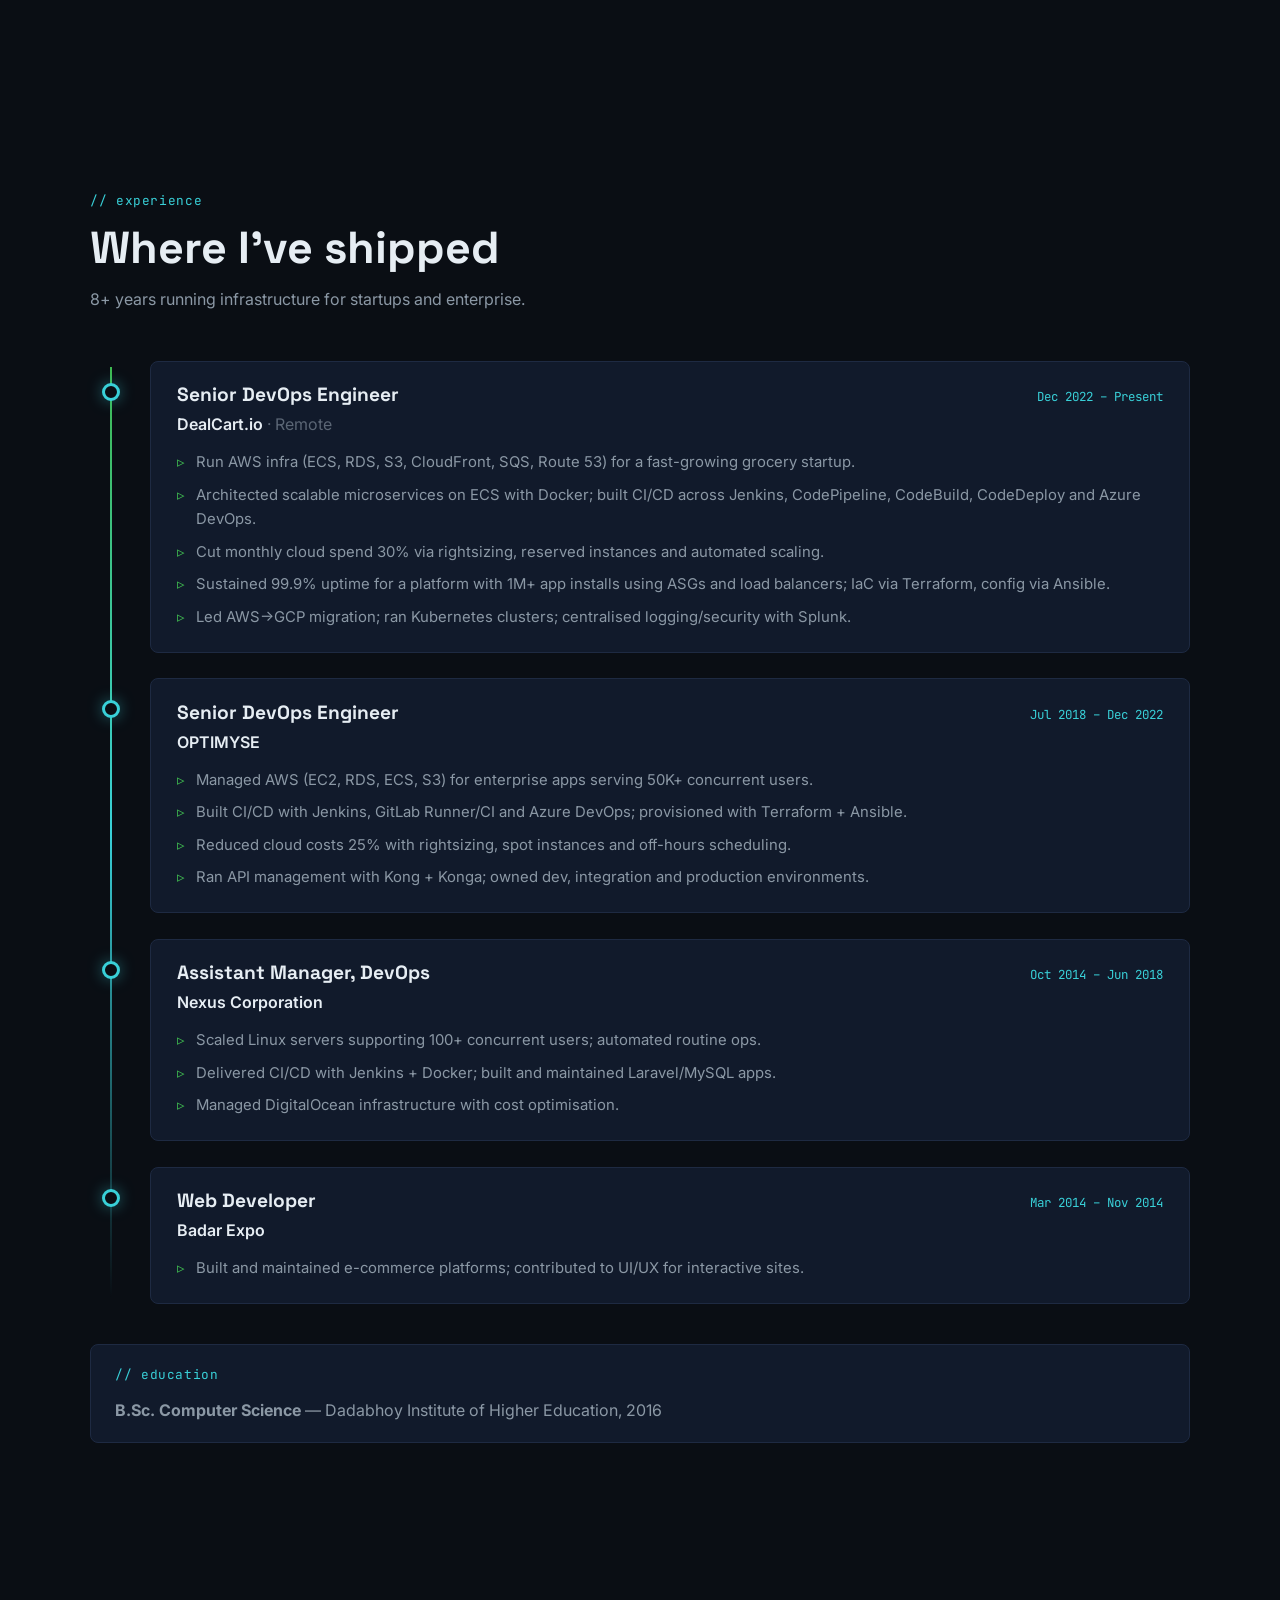
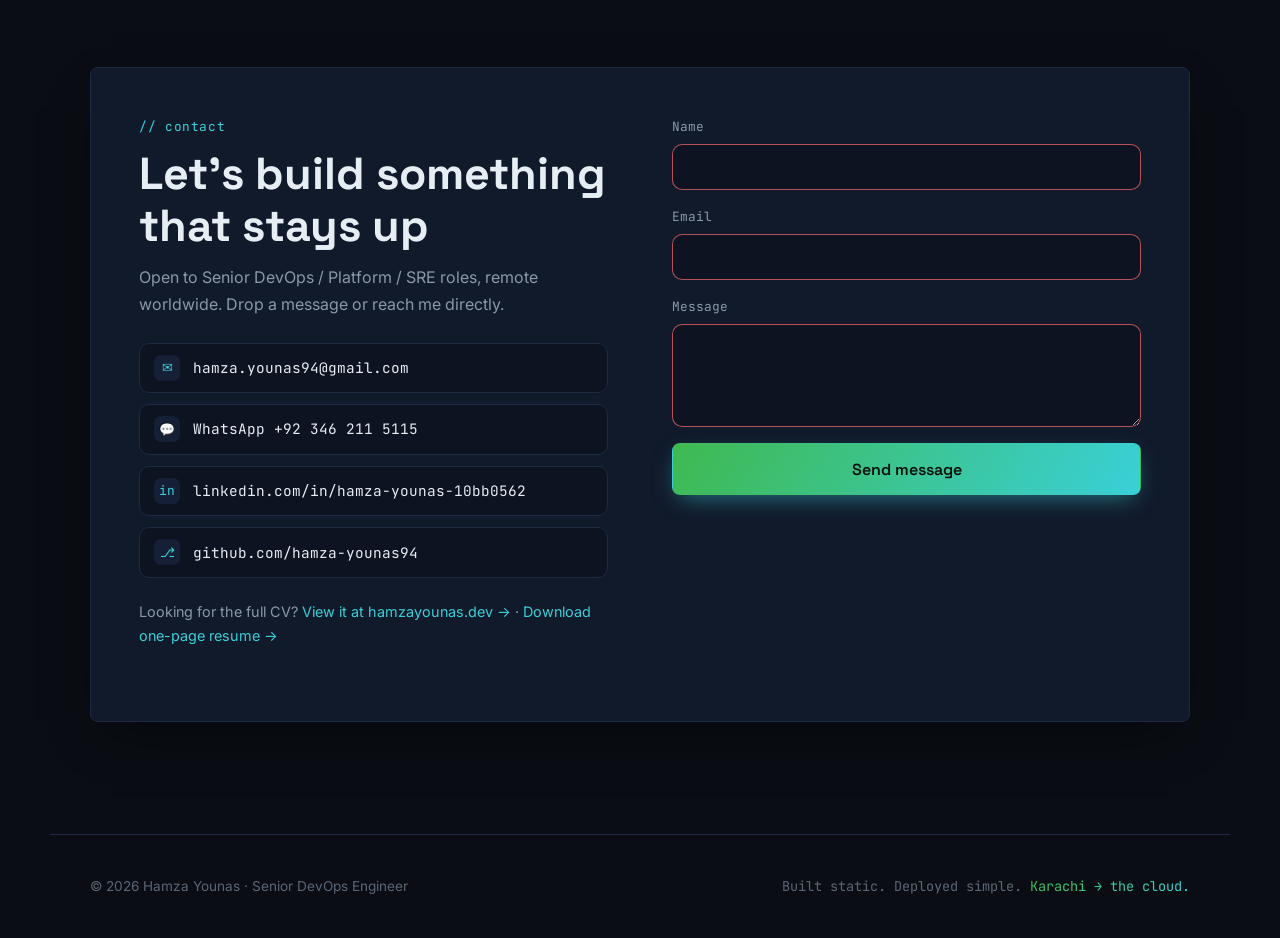
==== commit 575ba9b3: "Replay animations on scroll reentry" ====
--- a/com/index.html
+++ b/com/index.html
@@ -30,7 +30,7 @@
 <link rel="preconnect" href="https://fonts.googleapis.com" />
 <link rel="preconnect" href="https://fonts.gstatic.com" crossorigin />
 <link href="https://fonts.googleapis.com/css2?family=Inter:wght@400;500;600;700&family=Space+Grotesk:wght@500;600;700&family=JetBrains+Mono:wght@400;500;700&display=swap" rel="stylesheet" />
-<link rel="stylesheet" href="assets/css/style.css?v=20260817-4" />
+<link rel="stylesheet" href="assets/css/style.css?v=20260817-5" />
 
 <script type="application/ld+json">
 {
@@ -505,6 +505,6 @@
   <p class="foot-built">Built static. Deployed simple. <span class="accent">Karachi → the cloud.</span></p>
 </footer>
 
-<script src="assets/js/main.js?v=20260817-4" defer></script>
+<script src="assets/js/main.js?v=20260817-5" defer></script>
 </body>
 </html>
